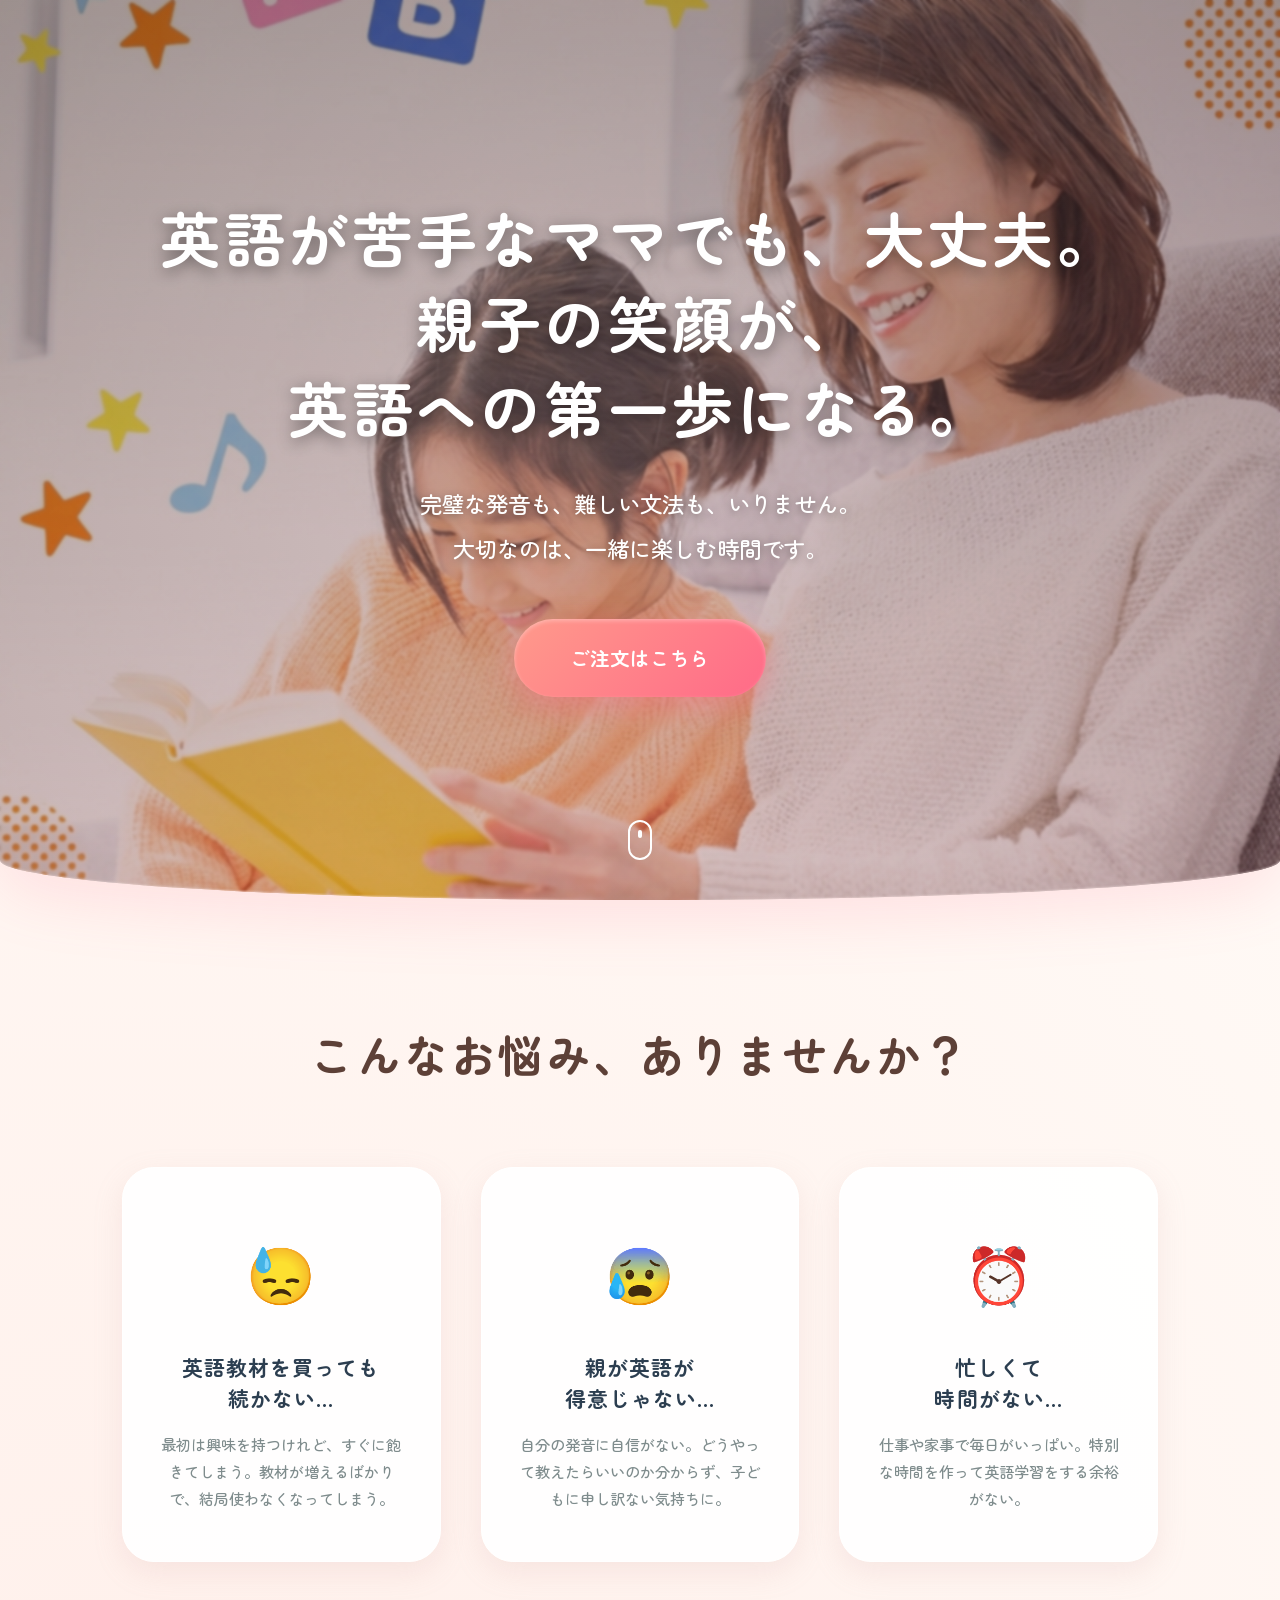
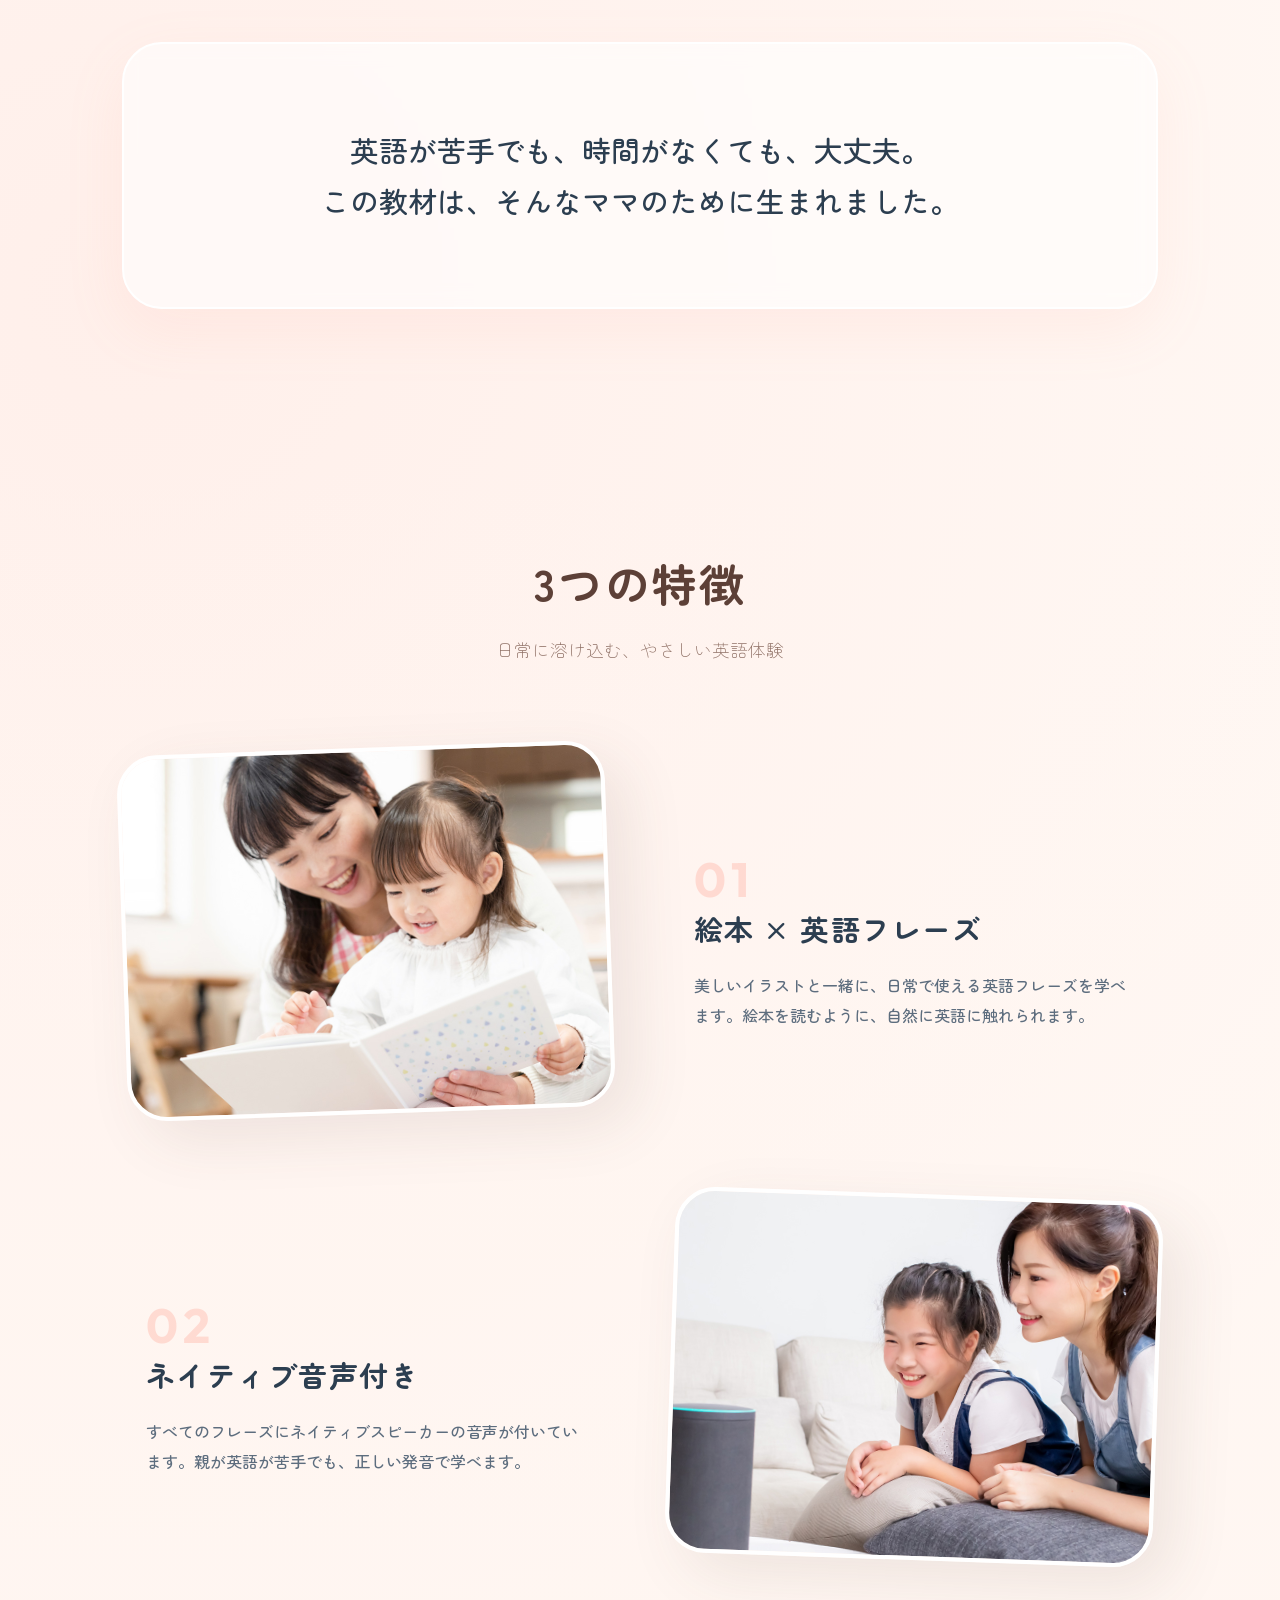
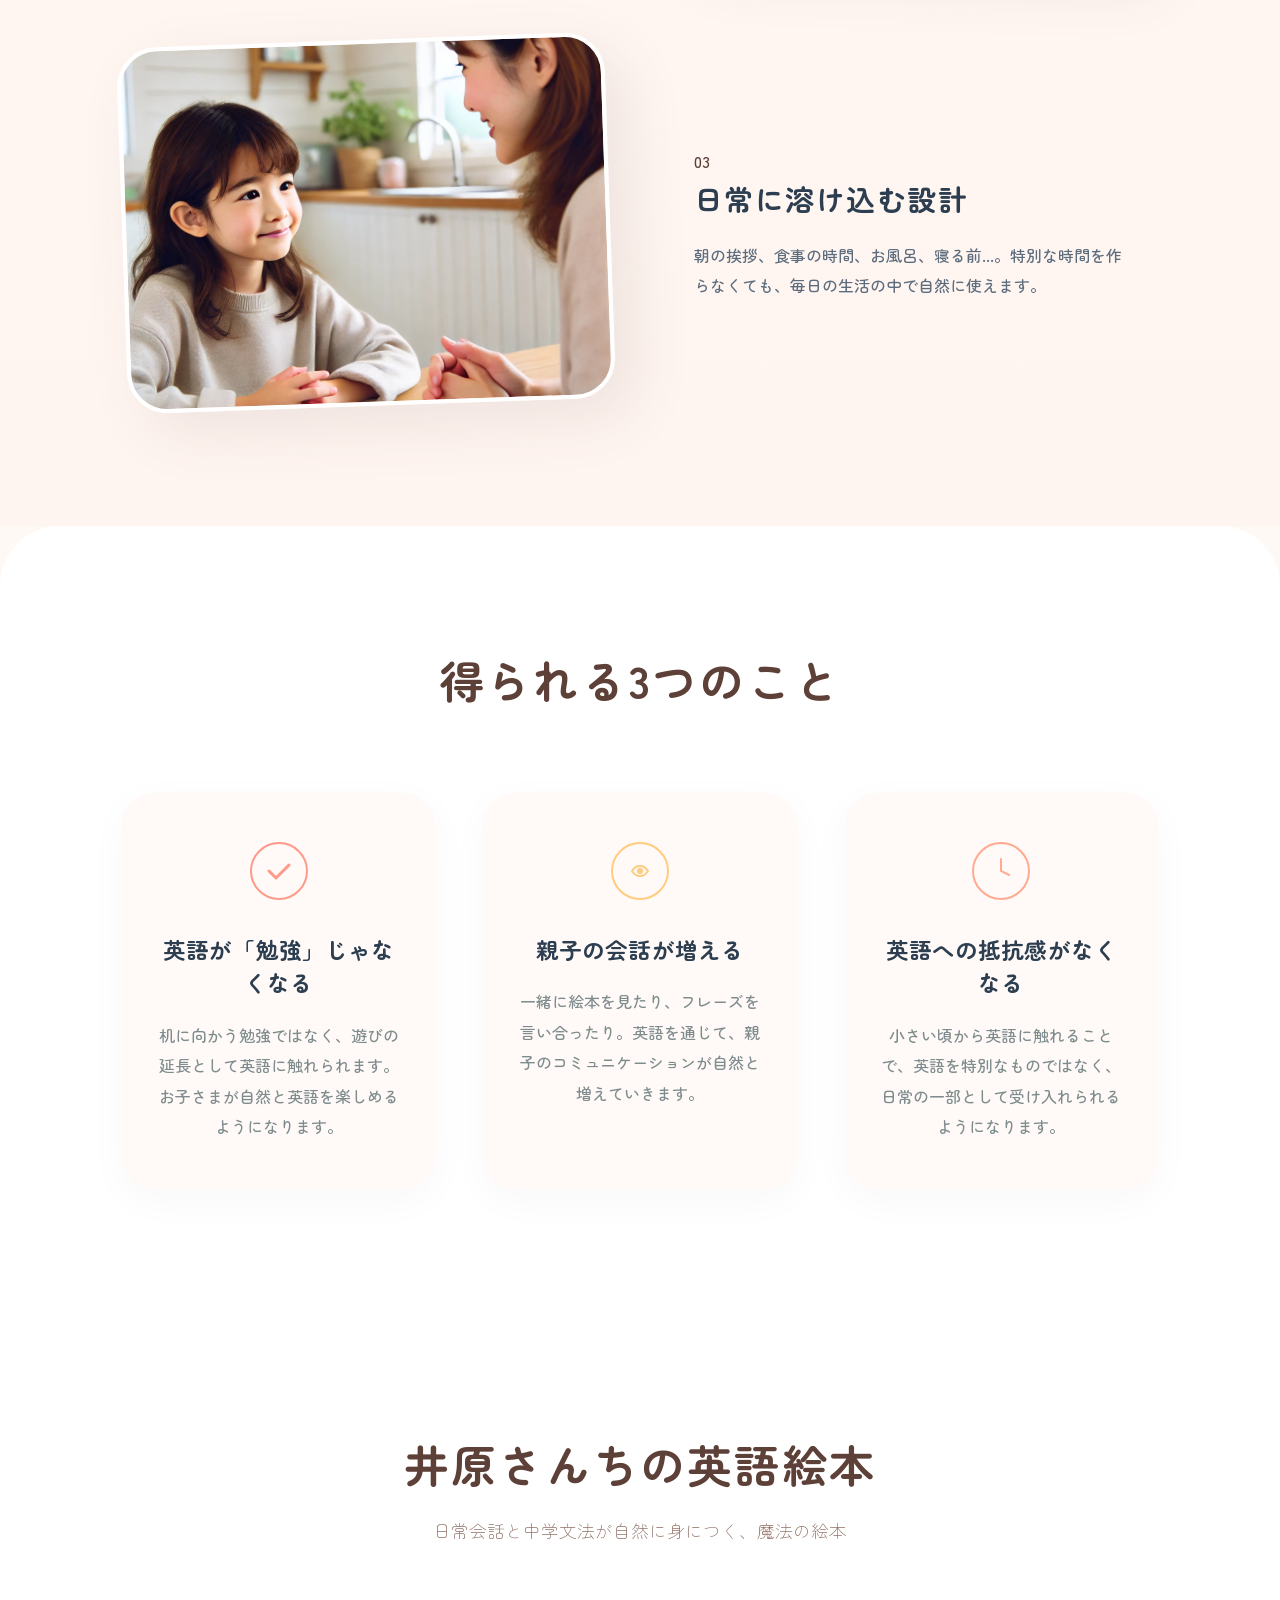
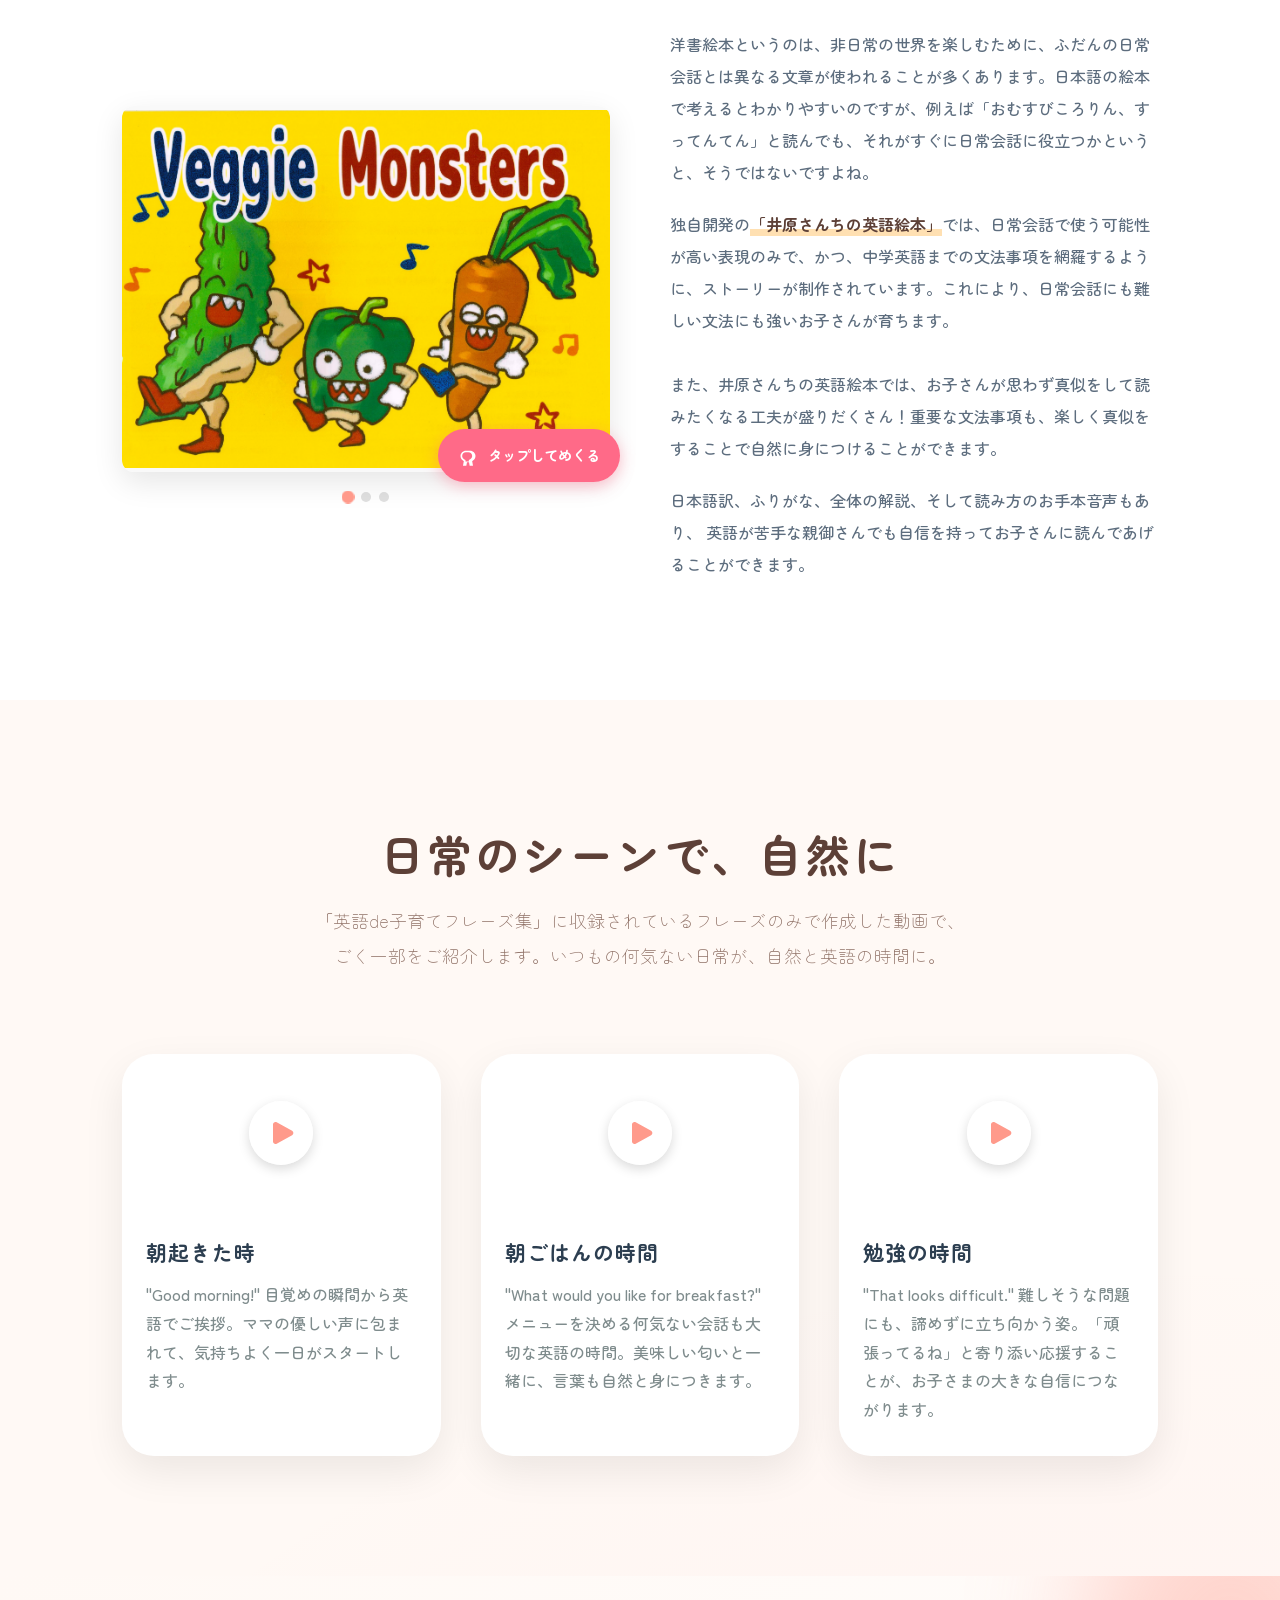
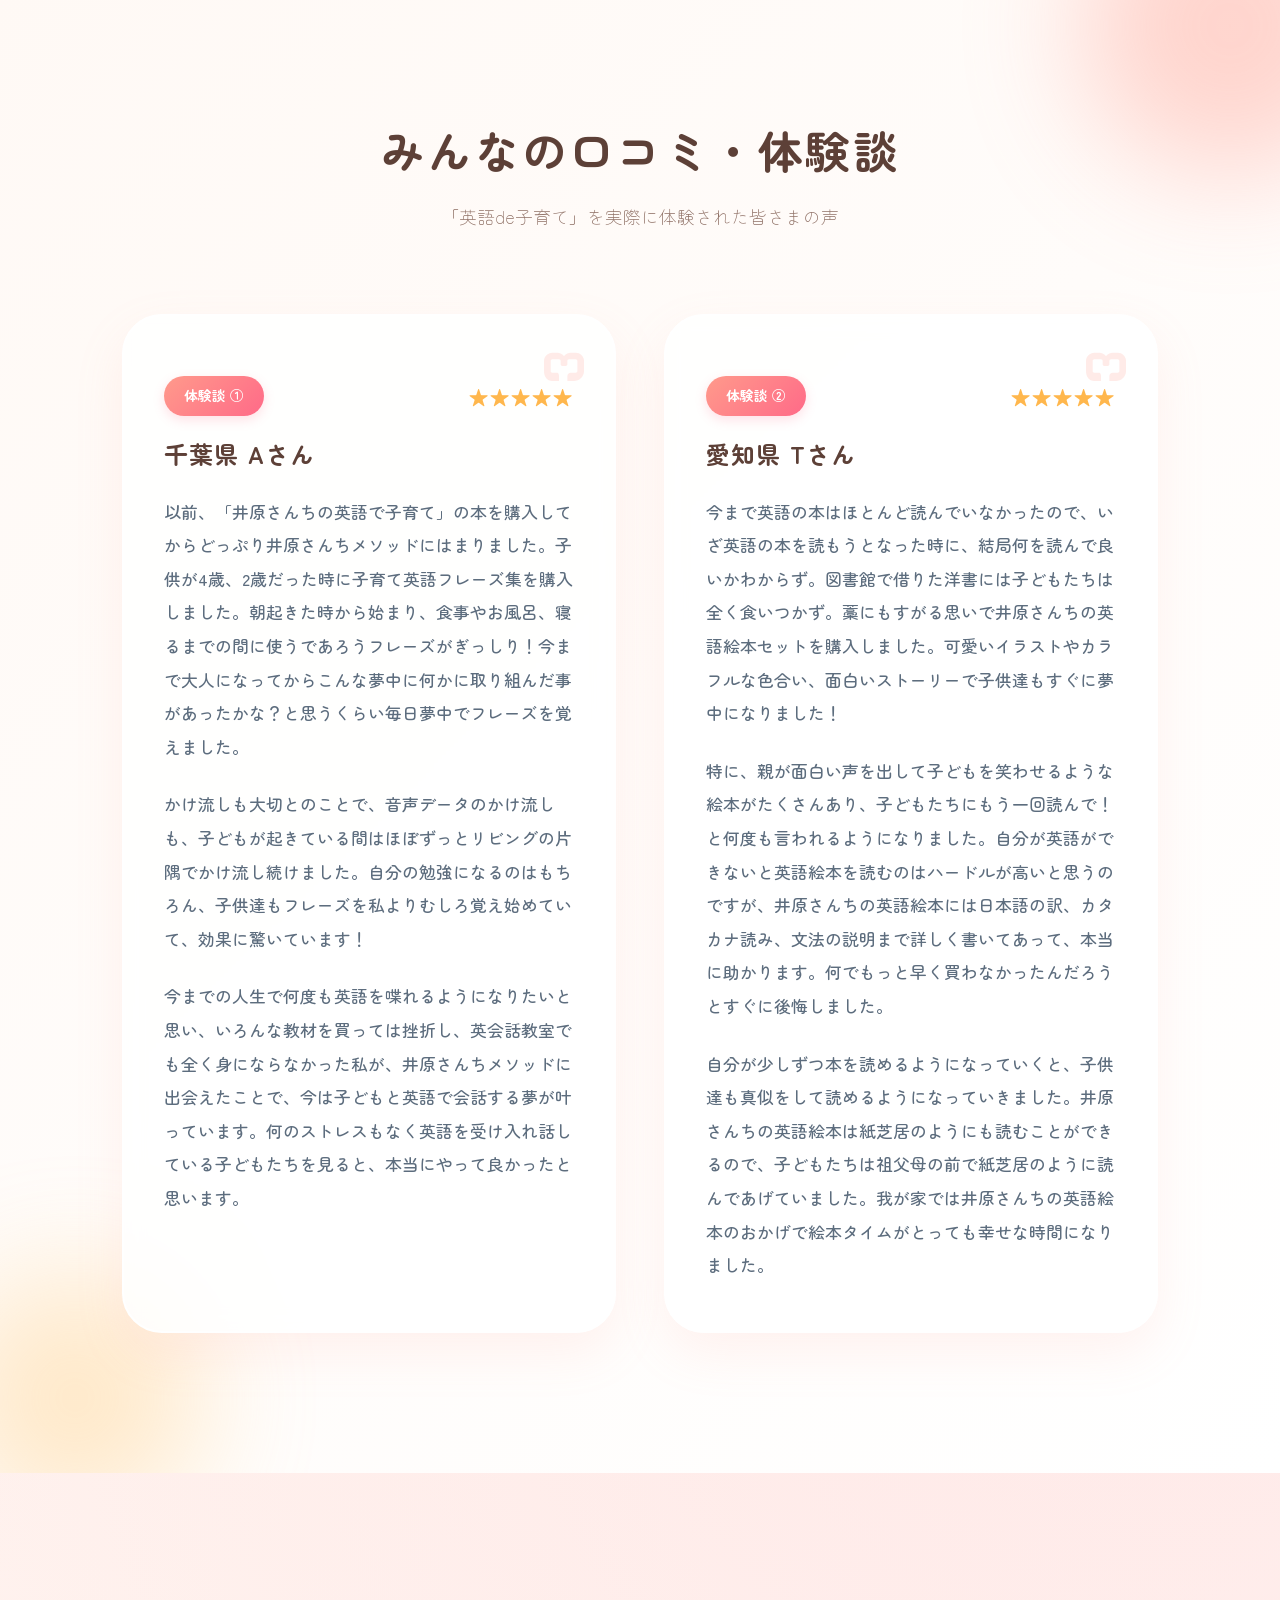
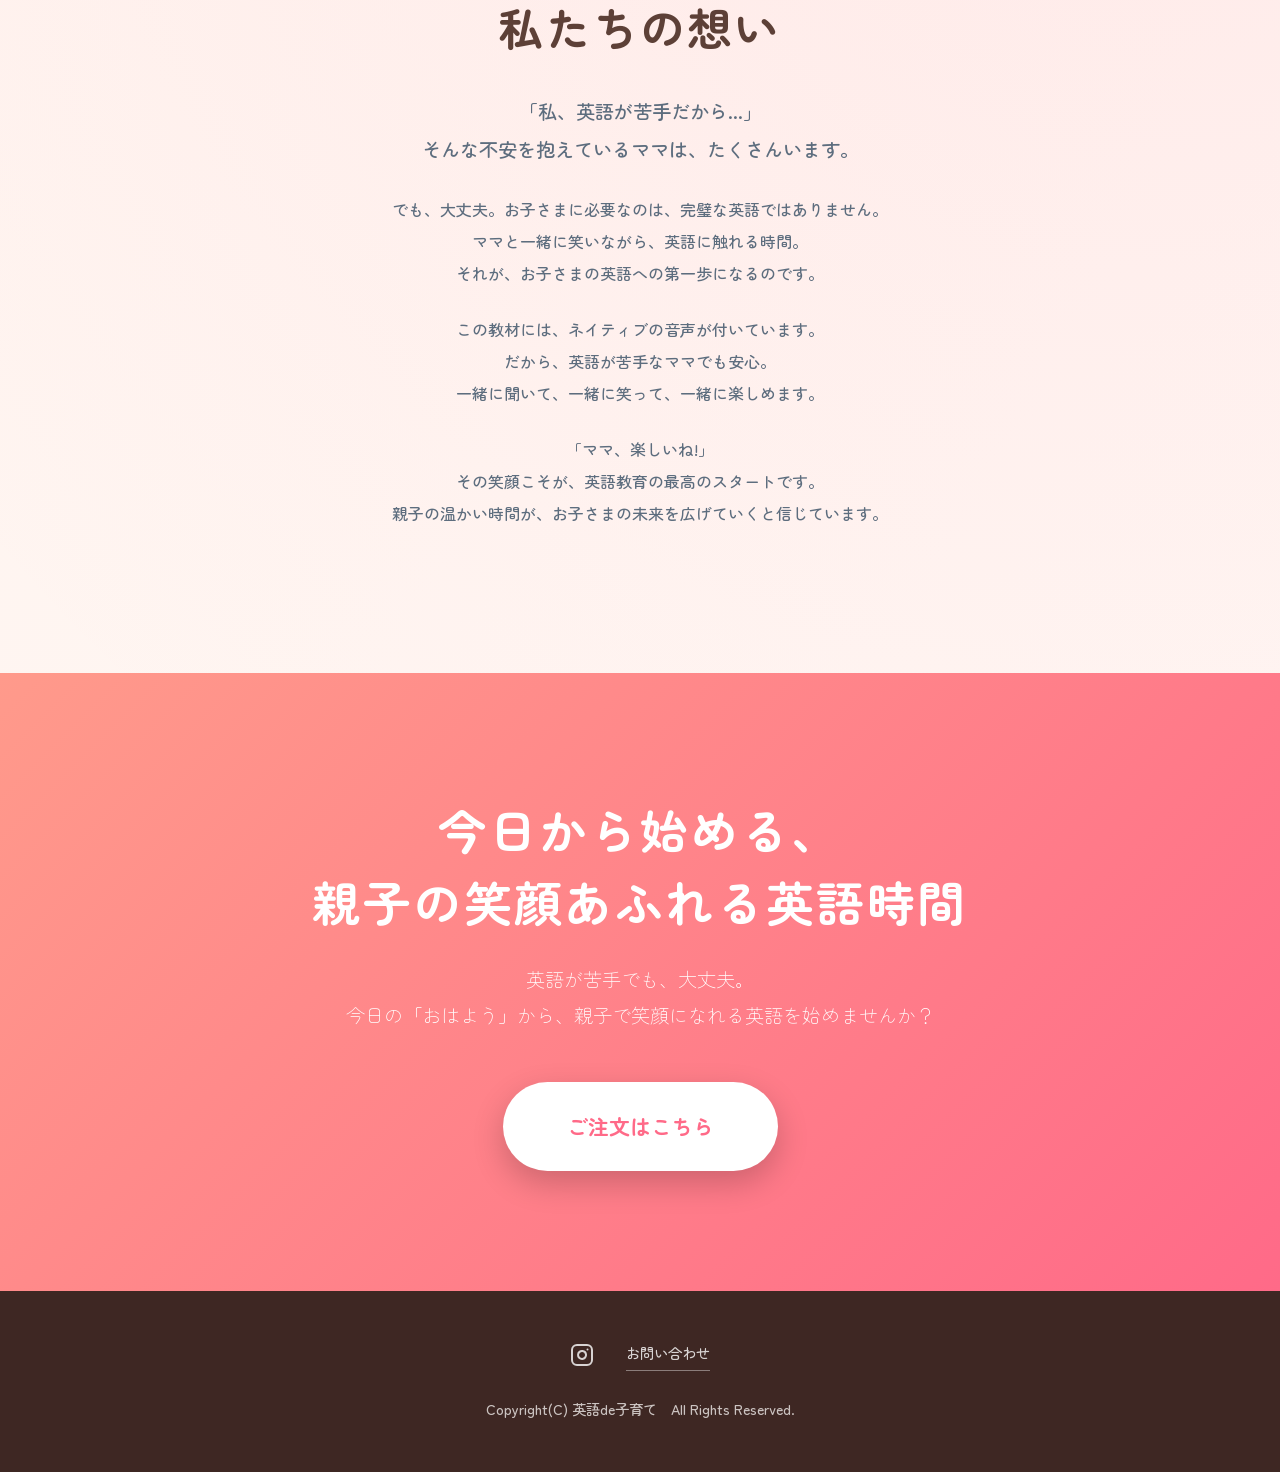
==== index.html @ a021d405 "Add files via upload" ====
﻿<!DOCTYPE html>
<html lang="ja">

<head>
    <meta charset="UTF-8">
    <meta name="viewport" content="width=device-width, initial-scale=1.0">
    <meta name="description" content="親子で楽しく英語に触れる。日常に溶け込む英語教材で、お子さまの英語への第一歩をサポートします。">
    <title>親子で楽しむ英語教材 | 日常に溶け込む、やさしい英語体験</title>

    <!-- Google Fonts -->
    <link rel="preconnect" href="https://fonts.googleapis.com">
    <link rel="preconnect" href="https://fonts.gstatic.com" crossorigin>
    <link
        href="https://fonts.googleapis.com/css2?family=Outfit:wght@400;600&family=Zen+Maru+Gothic:wght@400;500;700&display=swap"
        rel="stylesheet">

    <!-- Stylesheet -->
    <link rel="stylesheet" href="style.css">
</head>

<body>

    <!-- Hero Section -->
    <section id="hero" class="hero-section">
        <div class="hero-overlay"></div>
        <div class="hero-content">
            <h1 class="hero-title fade-in">
                <span style="display: inline-block; white-space: nowrap;">英語が苦手なママでも、</span><span
                    style="display: inline-block; white-space: nowrap;">大丈夫。</span><br class="pc-br">
                <span style="display: inline-block; white-space: nowrap;">親子の笑顔が、</span><span
                    style="display: inline-block; white-space: nowrap;">英語への第一歩になる。</span>
            </h1>
            <p class="hero-subtitle fade-in-delay-1">
                <span style="display: inline-block; white-space: nowrap;">完璧な発音も、</span><span
                    style="display: inline-block; white-space: nowrap;">難しい文法も、いりません。</span><br class="pc-br">
                <span style="display: inline-block; white-space: nowrap;">大切なのは、</span><span
                    style="display: inline-block; white-space: nowrap;">一緒に楽しむ時間です。</span>
            </p>
            <a href="https://eigokosodate.base.ec/" class="cta-button fade-in-delay-2" target="_blank"
                rel="noopener noreferrer">ご注文はこちら</a>
        </div>
        <div class="scroll-indicator">
            <span></span>
        </div>
    </section>

    <!-- Empathy Section -->
    <section id="empathy" class="empathy-section">
        <div class="container">
            <div class="section-header">
                <h2 class="section-title">こんなお悩み、ありませんか？</h2>
            </div>
            <div class="empathy-grid">
                <div class="empathy-card">
                    <div class="empathy-icon">😓</div>
                    <h3>英語教材を買っても<br class="pc-br">続かない...</h3>
                    <p>最初は興味を持つけれど、すぐに飽きてしまう。教材が増えるばかりで、結局使わなくなってしまう。</p>
                </div>
                <div class="empathy-card">
                    <div class="empathy-icon">😰</div>
                    <h3>親が英語が<br class="pc-br">得意じゃない...</h3>
                    <p>自分の発音に自信がない。どうやって教えたらいいのか分からず、子どもに申し訳ない気持ちに。</p>
                </div>
                <div class="empathy-card">
                    <div class="empathy-icon">⏰</div>
                    <h3>忙しくて<br class="pc-br">時間がない...</h3>
                    <p>仕事や家事で毎日がいっぱい。特別な時間を作って英語学習をする余裕がない。</p>
                </div>
            </div>
            <div class="empathy-message">
                <p>英語が苦手でも、時間がなくても、大丈夫。<br>この教材は、そんなママのために生まれました。</p>
            </div>
        </div>
    </section>

    <!-- Features Section -->
    <section id="features" class="features-section">
        <div class="container">
            <div class="section-header">
                <h2 class="section-title">3つの特徴</h2>
                <p class="section-subtitle">日常に溶け込む、やさしい英語体験</p>
            </div>
            <div class="features-content">
                <div class="feature-item">
                    <div class="feature-image">
                        <img src="sec04_img1.jpg" alt="絵本を読む親子">
                    </div>
                    <div class="feature-text">
                        <div class="feature-number">01</div>
                        <h3>絵本 × 英語フレーズ</h3>
                        <p>美しいイラストと一緒に、日常で使える英語フレーズを学べます。絵本を読むように、自然に英語に触れられます。</p>
                    </div>
                </div>
                <div class="feature-item reverse">
                    <div class="feature-image">
                        <img src="sec04_img2.jpg" alt="音声を聞く子ども">
                    </div>
                    <div class="feature-text">
                        <div class="feature-number">02</div>
                        <h3>ネイティブ音声付き</h3>
                        <p>すべてのフレーズにネイティブスピーカーの音声が付いています。親が英語が苦手でも、正しい発音で学べます。</p>
                    </div>
                </div>
                <div class="feature-item">
                    <div class="feature-image">
                        <img src="DALL·E 2025-02-02 09.30.45 - A mother and child sitting at a table, facing each other. The child looks a bit unsure while trying to say something in English. The mother is encoura.webp"
                            alt="家族の時間">
                    </div>
                    <div class="feature-text">
                        <div class="number">03</div>
                        <h3>日常に溶け込む設計</h3>
                        <p>朝の挨拶、食事の時間、お風呂、寝る前...。特別な時間を作らなくても、毎日の生活の中で自然に使えます。</p>
                    </div>
                </div>
            </div>
        </div>
    </section>

    <!-- Benefits Section -->
    <section id="benefits" class="benefits-section">
        <div class="container">
            <div class="section-header">
                <h2 class="section-title">得られる3つのこと</h2>
            </div>
            <div class="benefits-grid">
                <div class="benefit-card">
                    <div class="benefit-icon">
                        <svg width="60" height="60" viewBox="0 0 60 60" fill="none" xmlns="http://www.w3.org/2000/svg">
                            <circle cx="30" cy="30" r="28" stroke="#FF9A8B" stroke-width="2" />
                            <path d="M20 30L27 37L40 24" stroke="#FF9A8B" stroke-width="3" stroke-linecap="round"
                                stroke-linejoin="round" />
                        </svg>
                    </div>
                    <h3>英語が「勉強」じゃなくなる</h3>
                    <p>机に向かう勉強ではなく、遊びの延長として英語に触れられます。お子さまが自然と英語を楽しめるようになります。</p>
                </div>
                <div class="benefit-card">
                    <div class="benefit-icon">
                        <svg width="60" height="60" viewBox="0 0 60 60" fill="none" xmlns="http://www.w3.org/2000/svg">
                            <circle cx="30" cy="30" r="28" stroke="#FFCC80" stroke-width="2" />
                            <path d="M22 30C22 30 25 25 30 25C35 25 38 30 38 30C38 30 35 35 30 35C25 35 22 30 22 30Z"
                                stroke="#FFCC80" stroke-width="2" />
                            <circle cx="30" cy="30" r="3" fill="#FFCC80" />
                        </svg>
                    </div>
                    <h3>親子の会話が増える</h3>
                    <p>一緒に絵本を見たり、フレーズを言い合ったり。英語を通じて、親子のコミュニケーションが自然と増えていきます。</p>
                </div>
                <div class="benefit-card">
                    <div class="benefit-icon">
                        <svg width="60" height="60" viewBox="0 0 60 60" fill="none" xmlns="http://www.w3.org/2000/svg">
                            <circle cx="30" cy="30" r="28" stroke="#FFAB91" stroke-width="2" />
                            <path d="M30 18V30L38 34" stroke="#FFAB91" stroke-width="2" stroke-linecap="round" />
                        </svg>
                    </div>
                    <h3>英語への抵抗感がなくなる</h3>
                    <p>小さい頃から英語に触れることで、英語を特別なものではなく、日常の一部として受け入れられるようになります。</p>
                </div>
            </div>
        </div>
    </section>

    <!-- Picture Book Section -->
    <section id="picture-book" class="picture-book-section">
        <div class="container">
            <div class="section-header">
                <h2 class="section-title">井原さんちの英語絵本</h2>
                <p class="section-subtitle">日常会話と中学文法が自然に身につく、魔法の絵本</p>
            </div>
            <div class="picture-book-content">
                <div class="book-container-wrapper">
                    <div class="book-container" id="book-flipper">
                        <div class="book-page active" data-page="1">
                            <img src="veggier-monster1.jpeg" alt="Veggier Monster Page 1">
                        </div>
                        <div class="book-page" data-page="2">
                            <img src="veggier-monster2.jpeg" alt="Veggier Monster Page 2">
                        </div>
                        <div class="book-page" data-page="3">
                            <img src="veggier-monster3.jpeg" alt="Veggier Monster Page 3">
                        </div>
                        <div class="click-hint">
                            <div class="hint-icon">
                                <svg xmlns="http://www.w3.org/2000/svg" viewBox="0 0 24 24" fill="currentColor">
                                    <path
                                        d="M14.5 2c3.59 0 6.5 2.91 6.5 6.5 0 2.59-1.51 4.83-3.71 5.9l-.29.1 1 5.5H14l-.8-4H10.8l-.8 4H6l1-5.5-.29-.1C4.51 13.33 3 11.09 3 8.5 3 4.91 5.91 2 9.5 2h5zM9.5 4C7.01 4 5 6.01 5 8.5c0 1.83 1.1 3.4 2.72 4.09l1.28.54V15h4v-1.87l1.28-.54C15.9 11.9 17 10.33 17 8.5 17 6.01 14.99 4 12.5 4h-3z" />
                                </svg>
                            </div>
                            <span>タップしてめくる</span>
                        </div>
                    </div>
                    <div class="book-pagination">
                        <span class="dot active"></span>
                        <span class="dot"></span>
                        <span class="dot"></span>
                    </div>
                </div>
                <div class="picture-book-text">
                    <div class="text-block">
                        <p>洋書絵本というのは、非日常の世界を楽しむために、ふだんの日常会話とは異なる文章が使われることが多くあります。日本語の絵本で考えるとわかりやすいのですが、例えば「おむすびころりん、すってんてん」と読んでも、それがすぐに日常会話に役立つかというと、そうではないですよね。
                        </p>
                        <p>独自開発の<strong>「井原さんちの英語絵本」</strong>では、日常会話で使う可能性が高い表現のみで、かつ、中学英語までの文法事項を網羅するように、ストーリーが制作されています。これにより、日常会話にも難しい文法にも強いお子さんが育ちます。
                        </p>
                    </div>
                    <div class="text-block">
                        <p>また、井原さんちの英語絵本では、お子さんが思わず真似をして読みたくなる工夫が盛りだくさん！重要な文法事項も、楽しく真似をすることで自然に身につけることができます。</p>
                        <p>日本語訳、ふりがな、全体の解説、そして読み方のお手本音声もあり、 英語が苦手な親御さんでも自信を持ってお子さんに読んであげることができます。</p>
                    </div>
                </div>
            </div>
        </div>
    </section>
    <!-- Lifestyle Section -->
    <section id="lifestyle" class="lifestyle-section">
        <div class="container">
            <div class="section-header">
                <h2 class="section-title">日常のシーンで、自然に</h2>
                <p class="section-subtitle">
                    「英語de子育てフレーズ集」に収録されているフレーズのみで作成した動画で、<br class="pc-br">
                    ごく一部をご紹介します。いつもの何気ない日常が、自然と英語の時間に。
                </p>
            </div>
            <div class="lifestyle-grid">
                <div class="lifestyle-card">
                    <div class="lifestyle-image video-container">
                        <video src="（LP用）朝おきたとき.mp4" playsinline style="cursor: pointer;"></video>
                        <div class="video-play-icon">
                            <svg xmlns="http://www.w3.org/2000/svg" viewBox="0 0 24 24" fill="currentColor">
                                <path fill-rule="evenodd"
                                    d="M4.5 5.653c0-1.426 1.529-2.33 2.779-1.643l11.54 6.348c1.295.712 1.295 2.573 0 3.285L7.28 19.991c-1.25.687-2.779-.217-2.779-1.643V5.653z"
                                    clip-rule="evenodd" />
                            </svg>
                        </div>
                    </div>
                    <h3>朝起きた時</h3>
                    <p>"Good morning!" 目覚めの瞬間から英語でご挨拶。ママの優しい声に包まれて、気持ちよく一日がスタートします。</p>
                </div>
                <div class="lifestyle-card">
                    <div class="lifestyle-image video-container">
                        <video src="（LP用）朝ごはん何がいい (1).mp4" playsinline style="cursor: pointer;"></video>
                        <div class="video-play-icon">
                            <svg xmlns="http://www.w3.org/2000/svg" viewBox="0 0 24 24" fill="currentColor">
                                <path fill-rule="evenodd"
                                    d="M4.5 5.653c0-1.426 1.529-2.33 2.779-1.643l11.54 6.348c1.295.712 1.295 2.573 0 3.285L7.28 19.991c-1.25.687-2.779-.217-2.779-1.643V5.653z"
                                    clip-rule="evenodd" />
                            </svg>
                        </div>
                    </div>
                    <h3>朝ごはんの時間</h3>
                    <p>"What would you like for breakfast?" メニューを決める何気ない会話も大切な英語の時間。美味しい匂いと一緒に、言葉も自然と身につきます。</p>
                </div>
                <div class="lifestyle-card">
                    <div class="lifestyle-image video-container">
                        <video src="（LP用）勉強.mp4" playsinline style="cursor: pointer;"></video>
                        <div class="video-play-icon">
                            <svg xmlns="http://www.w3.org/2000/svg" viewBox="0 0 24 24" fill="currentColor">
                                <path fill-rule="evenodd"
                                    d="M4.5 5.653c0-1.426 1.529-2.33 2.779-1.643l11.54 6.348c1.295.712 1.295 2.573 0 3.285L7.28 19.991c-1.25.687-2.779-.217-2.779-1.643V5.653z"
                                    clip-rule="evenodd" />
                            </svg>
                        </div>
                    </div>
                    <h3>勉強の時間</h3>
                    <p>"That looks difficult." 難しそうな問題にも、諦めずに立ち向かう姿。「頑張ってるね」と寄り添い応援することが、お子さまの大きな自信につながります。</p>
                </div>
            </div>
        </div>
    </section>

    <!-- Testimonials Section -->
    <section id="testimonials" class="testimonials-section">
        <div class="testimonials-decoration deco-1"></div>
        <div class="testimonials-decoration deco-2"></div>
        <div class="container">
            <div class="section-header">
                <h2 class="section-title">みんなの口コミ・体験談</h2>
                <p class="section-subtitle">「英語de子育て」を実際に体験された皆さまの声</p>
            </div>
            <div class="testimonials-grid">
                <div class="testimonial-card scroll-fade-in">
                    <div class="quote-icon">
                        <svg viewBox="0 0 24 24" fill="currentColor">
                            <path
                                d="M14.017 21L14.017 18C14.017 16.8954 14.9124 16 16.017 16H19.017C19.5693 16 20.017 15.5523 20.017 15V9C20.017 8.44772 19.5693 8 19.017 8H15.017C14.4647 8 14.017 8.44772 14.017 9V11C14.017 11.5523 13.5693 12 13.017 12H12.017C11.4647 12 11.017 11.5523 11.017 11V9C11.017 6.23858 13.2556 4 16.017 4H19.017C21.7784 4 24.017 6.23858 24.017 9V15C24.017 18.3137 21.3307 21 18.017 21H14.017ZM0 15V9C0 6.23858 2.23858 4 5 4H8C10.7614 4 13 6.23858 13 9V11C13 11.5523 12.5523 12 12 12H11C10.4477 12 10 11.5523 10 11V9C10 8.44772 9.55228 8 9 8H5C4.44772 8 4 8.44772 4 9V15C4 15.5523 4.44772 16 5 16H8C8.55228 16 9 16.8954 9 18V21H5C1.68629 21 0 18.3137 0 15Z" />
                        </svg>
                    </div>
                    <div class="testimonial-user">
                        <div class="user-info-row">
                            <span class="user-badge">体験談 ①</span>
                            <div class="star-rating">
                                <span>★</span><span>★</span><span>★</span><span>★</span><span>★</span>
                            </div>
                        </div>
                        <h3 class="user-name">千葉県 Aさん</h3>
                    </div>
                    <div class="testimonial-content">
                        <p>以前、「井原さんちの英語で子育て」の本を購入してからどっぷり井原さんちメソッドにはまりました。子供が4歳、2歳だった時に子育て英語フレーズ集を購入しました。朝起きた時から始まり、食事やお風呂、寝るまでの間に使うであろうフレーズがぎっしり！今まで大人になってからこんな夢中に何かに取り組んだ事があったかな？と思うくらい毎日夢中でフレーズを覚えました。
                        </p>
                        <p>かけ流しも大切とのことで、音声データのかけ流しも、子どもが起きている間はほぼずっとリビングの片隅でかけ流し続けました。自分の勉強になるのはもちろん、子供達もフレーズを私よりむしろ覚え始めていて、効果に驚いています！
                        </p>
                        <p>今までの人生で何度も英語を喋れるようになりたいと思い、いろんな教材を買っては挫折し、英会話教室でも全く身にならなかった私が、井原さんちメソッドに出会えたことで、今は子どもと英語で会話する夢が叶っています。何のストレスもなく英語を受け入れ話している子どもたちを見ると、本当にやって良かったと思います。
                        </p>
                    </div>
                </div>
                <div class="testimonial-card scroll-fade-in">
                    <div class="quote-icon">
                        <svg viewBox="0 0 24 24" fill="currentColor">
                            <path
                                d="M14.017 21L14.017 18C14.017 16.8954 14.9124 16 16.017 16H19.017C19.5693 16 20.017 15.5523 20.017 15V9C20.017 8.44772 19.5693 8 19.017 8H15.017C14.4647 8 14.017 8.44772 14.017 9V11C14.017 11.5523 13.5693 12 13.017 12H12.017C11.4647 12 11.017 11.5523 11.017 11V9C11.017 6.23858 13.2556 4 16.017 4H19.017C21.7784 4 24.017 6.23858 24.017 9V15C24.017 18.3137 21.3307 21 18.017 21H14.017ZM0 15V9C0 6.23858 2.23858 4 5 4H8C10.7614 4 13 6.23858 13 9V11C13 11.5523 12.5523 12 12 12H11C10.4477 12 10 11.5523 10 11V9C10 8.44772 9.55228 8 9 8H5C4.44772 8 4 8.44772 4 9V15C4 15.5523 4.44772 16 5 16H8C8.55228 16 9 16.8954 9 18V21H5C1.68629 21 0 18.3137 0 15Z" />
                        </svg>
                    </div>
                    <div class="testimonial-user">
                        <div class="user-info-row">
                            <span class="user-badge">体験談 ②</span>
                            <div class="star-rating">
                                <span>★</span><span>★</span><span>★</span><span>★</span><span>★</span>
                            </div>
                        </div>
                        <h3 class="user-name">愛知県 Tさん</h3>
                    </div>
                    <div class="testimonial-content">
                        <p>今まで英語の本はほとんど読んでいなかったので、いざ英語の本を読もうとなった時に、結局何を読んで良いかわからず。図書館で借りた洋書には子どもたちは全く食いつかず。藁にもすがる思いで井原さんちの英語絵本セットを購入しました。可愛いイラストやカラフルな色合い、面白いストーリーで子供達もすぐに夢中になりました！
                        </p>
                        <p>特に、親が面白い声を出して子どもを笑わせるような絵本がたくさんあり、子どもたちにもう一回読んで！と何度も言われるようになりました。自分が英語ができないと英語絵本を読むのはハードルが高いと思うのですが、井原さんちの英語絵本には日本語の訳、カタカナ読み、文法の説明まで詳しく書いてあって、本当に助かります。何でもっと早く買わなかったんだろうとすぐに後悔しました。
                        </p>
                        <p>自分が少しずつ本を読めるようになっていくと、子供達も真似をして読めるようになっていきました。井原さんちの英語絵本は紙芝居のようにも読むことができるので、子どもたちは祖父母の前で紙芝居のように読んであげていました。我が家では井原さんちの英語絵本のおかげで絵本タイムがとっても幸せな時間になりました。
                        </p>
                    </div>
                </div>
            </div>
        </div>
    </section>

    <!-- Message Section -->
    <section id="message" class="message-section">
        <div class="container">
            <div class="message-content">
                <div class="message-text">
                    <h2>私たちの想い</h2>
                    <p class="message-intro">
                        「私、英語が苦手だから...」<br class="pc-br">
                        そんな不安を抱えているママは、たくさんいます。
                    </p>
                    <p>
                        でも、大丈夫。お子さまに必要なのは、完璧な英語ではありません。<br class="pc-br">
                        ママと一緒に笑いながら、英語に触れる時間。<br class="pc-br">
                        それが、お子さまの英語への第一歩になるのです。
                    </p>
                    <p>
                        この教材には、ネイティブの音声が付いています。<br>
                        だから、英語が苦手なママでも安心。<br>
                        一緒に聞いて、一緒に笑って、一緒に楽しめます。
                    </p>
                    <p>
                        「ママ、楽しいね!」<br>
                        その笑顔こそが、英語教育の最高のスタートです。<br>
                        親子の温かい時間が、お子さまの未来を広げていくと信じています。
                    </p>
                </div>
            </div>
        </div>
    </section>

    <!-- CTA Section -->
    <section id="cta" class="cta-section">
        <div class="container">
            <div class="cta-content">
                <h2>今日から始める、<br class="pc-br">親子の笑顔あふれる英語時間</h2>
                <p>英語が苦手でも、大丈夫。<br class="pc-br">今日の「おはよう」から、親子で笑顔になれる英語を始めませんか？</p>
                <a href="https://eigokosodate.base.ec/" class="cta-button-large" target="_blank"
                    rel="noopener noreferrer">ご注文はこちら</a>
            </div>
        </div>
    </section>

    <!-- Footer -->
    <footer class="footer">
        <div class="container">
            <div style="margin-bottom: 24px; display: flex; justify-content: center; align-items: center; gap: 32px;">
                <a href="https://www.instagram.com/eigodekosodatesale/" target="_blank" rel="noopener noreferrer"
                    style="color: rgba(255,255,255,0.8); transition: all 0.3s; display: flex;" aria-label="Instagram">
                    <svg xmlns="http://www.w3.org/2000/svg" width="24" height="24" viewBox="0 0 24 24" fill="none"
                        stroke="currentColor" stroke-width="2" stroke-linecap="round" stroke-linejoin="round"
                        class="feather feather-instagram">
                        <rect x="2" y="2" width="20" height="20" rx="5" ry="5"></rect>
                        <path d="M16 11.37A4 4 0 1 1 12.63 8 4 4 0 0 1 16 11.37z"></path>
                        <line x1="17.5" y1="6.5" x2="17.51" y2="6.5"></line>
                    </svg>
                </a>
                <a href="contact.html"
                    style="color: rgba(255,255,255,0.8); font-size: 0.9rem; text-decoration: none; border-bottom: 1px solid rgba(255,255,255,0.4); padding-bottom: 2px; transition: all 0.3s;">
                    お問い合わせ
                </a>
            </div>
            <p>Copyright(C) 英語de子育て　All Rights Reserved.</p>
        </div>
    </footer>

    <!-- JavaScript -->
    <script src="script.js"></script>
</body>

</html>
---- style.css ----
﻿/* ========================================
   Reset & Base Styles
======================================== */

* {
    margin: 0;
    padding: 0;
    box-sizing: border-box;
}

html {
    scroll-behavior: smooth;
}

body {
    font-family: 'Zen Maru Gothic', sans-serif;
    font-weight: 500;
    line-height: 2;
    color: #5D4037;
    background-color: #FFF9F5;
    background-image:
        radial-gradient(circle at 10% 20%, rgba(255, 154, 139, 0.1) 0%, transparent 20%),
        radial-gradient(circle at 90% 80%, rgba(255, 106, 136, 0.1) 0%, transparent 20%);
    overflow-x: hidden;
}

img,
video {
    max-width: 100%;
    height: auto;
    display: block;
}

a {
    text-decoration: none;
    display: block;
}

/* Instagram Icon Hover */
.footer a svg:hover {
    transform: scale(1.1);
    color: #fff;
}

/* ========================================
   Typography
======================================== */

h1,
h2,
h3 {
    font-weight: 700;
    line-height: 1.5;
    letter-spacing: 0.05em;
}

h1 {
    font-size: clamp(2.2rem, 5vw, 4rem);
}

h2 {
    font-size: clamp(1.8rem, 4vw, 2.8rem);
}

h3 {
    font-size: clamp(1.4rem, 3vw, 2rem);
}

/* ========================================
   Container
======================================== */

.container {
    max-width: 1100px;
    margin: 0 auto;
    padding: 0 32px;
}

/* ========================================
   Section Headers
======================================== */

.section-header {
    text-align: center;
    margin-bottom: 60px;
}

.section-title {
    margin-bottom: 16px;
    color: #5D4037;
}

.section-subtitle {
    font-size: 1.1rem;
    color: #8D6E63;
    font-weight: 300;
}

/* ========================================
   Hero Section
======================================== */

.hero-section {
    position: relative;
    height: 100vh;
    min-height: 700px;
    display: flex;
    align-items: center;
    justify-content: center;
    background: linear-gradient(135deg, rgba(255, 154, 139, 0.2) 0%, rgba(255, 106, 136, 0.2) 100%),
        url('hero_clean.png') center/cover no-repeat;
    color: #fff;
    overflow: hidden;
    border-bottom-left-radius: 50% 40px;
    border-bottom-right-radius: 50% 40px;
    box-shadow: 0 20px 60px rgba(255, 106, 136, 0.15);
}

.hero-section::before {
    content: '';
    position: absolute;
    top: 0;
    left: 0;
    right: 0;
    bottom: 0;
    background: linear-gradient(to bottom, rgba(0, 0, 0, 0.3), rgba(0, 0, 0, 0.1));
    z-index: 1;
}

.hero-overlay {
    position: absolute;
    inset: 0;
    background: radial-gradient(circle at center, rgba(255, 255, 255, 0.1) 0%, rgba(0, 0, 0, 0.1) 100%);
    backdrop-filter: blur(1px);
    z-index: 1;
}

.hero-content {
    position: relative;
    z-index: 2;
    text-align: center;
    padding: 0;
    max-width: 1000px;
}

.hero-title {
    font-size: clamp(2rem, 5vw, 3.8rem);
    font-weight: 700;
    margin-bottom: 32px;
    color: #fff;
    text-shadow: 0 4px 15px rgba(0, 0, 0, 0.4);
    line-height: 1.4;
}

/* PC-only line break utility - redefined here to be safe */
.pc-br {
    display: block;
}

.hero-subtitle {
    font-size: clamp(1.1rem, 2.5vw, 1.4rem);
    margin-bottom: 48px;
    font-weight: 500;
    color: #fff;
    text-shadow: 0 2px 10px rgba(0, 0, 0, 0.4);
}

.cta-button {
    display: inline-block;
    padding: 20px 56px;
    background: linear-gradient(135deg, #FF9A8B 0%, #FF6A88 100%);
    color: #fff;
    font-size: 1.2rem;
    font-weight: 700;
    border-radius: 100px;
    transition: all 0.4s cubic-bezier(0.34, 1.56, 0.64, 1);
    box-shadow: 0 10px 30px rgba(255, 106, 136, 0.4), inset 0 2px 4px rgba(255, 255, 255, 0.3);
    letter-spacing: 0.05em;
    position: relative;
    overflow: hidden;
}

.cta-button::after {
    content: '';
    position: absolute;
    top: 0;
    left: 0;
    width: 100%;
    height: 100%;
    background: linear-gradient(to right, transparent, rgba(255, 255, 255, 0.4), transparent);
    transform: translateX(-100%);
    transition: 0.5s;
}

.cta-button:hover {
    transform: translateY(-6px) scale(1.02);
    box-shadow: 0 20px 40px rgba(255, 106, 136, 0.5);
}

.cta-button:hover::after {
    transform: translateX(100%);
}

.scroll-indicator {
    position: absolute;
    bottom: 40px;
    left: 50%;
    transform: translateX(-50%);
    z-index: 2;
}

.scroll-indicator span {
    display: block;
    width: 24px;
    height: 40px;
    border: 2px solid rgba(255, 255, 255, 0.8);
    border-radius: 20px;
    position: relative;
    border-color: #fff;
}

.scroll-indicator span::before {
    content: '';
    position: absolute;
    top: 8px;
    left: 50%;
    transform: translateX(-50%);
    width: 4px;
    height: 8px;
    background: rgba(255, 255, 255, 0.8);
    border-radius: 2px;
    animation: scroll-down 2s infinite;
    background: #fff;
}

@keyframes scroll-down {

    0%,
    100% {
        opacity: 0;
        transform: translateX(-50%) translateY(0);
    }

    50% {
        opacity: 1;
        transform: translateX(-50%) translateY(12px);
    }
}

/* ========================================
   Fade In Animations
======================================== */

.fade-in {
    opacity: 0;
    animation: fadeIn 1.2s ease-out forwards;
}

.fade-in-delay-1 {
    opacity: 0;
    animation: fadeIn 1.2s ease-out 0.3s forwards;
}

.fade-in-delay-2 {
    opacity: 0;
    animation: fadeIn 1.2s ease-out 0.6s forwards;
}

@keyframes fadeIn {
    to {
        opacity: 1;
    }
}

/* ========================================
   Section Common
======================================== */
.section-header {
    text-align: center;
    margin-bottom: 80px;
}

.section-title {
    margin-bottom: 16px;
    color: #5D4037;
}

.section-title h2 {
    color: #5D4037;
    position: relative;
    display: inline-block;
}

.section-title h2::after {
    content: '';
    display: block;
    width: 60px;
    height: 4px;
    background: #FF9A8B;
    margin: 16px auto 0;
    border-radius: 2px;
}

.section-subtitle {
    font-size: 1.1rem;
    color: #8D6E63;
    font-weight: 300;
}

/* ========================================
   Empathy Section
======================================== */

.empathy-section {
    padding: 120px 0;
    background: transparent;
    position: relative;
    z-index: 10;
}

.empathy-grid {
    display: grid;
    grid-template-columns: repeat(auto-fit, minmax(280px, 1fr));
    gap: 40px;
    margin-bottom: 80px;
}

.empathy-card {
    text-align: center;
    padding: 40px 24px;
    background: #FFFFFF;
    border-radius: 16px;
    transition: all 0.4s ease;
    border: 1px solid rgba(255, 230, 230, 0.5);
    background: rgba(255, 255, 255, 0.9);
    border: 1px solid rgba(255, 255, 255, 1);
    box-shadow: 0 10px 30px rgba(200, 150, 150, 0.15);
    border-radius: 32px;
    padding: 48px 32px;
    transition: all 0.5s cubic-bezier(0.2, 0.8, 0.2, 1);
}

.empathy-card:hover {
    transform: translateY(-8px);
    box-shadow: 0 12px 32px rgba(0, 0, 0, 0.08);
    transform: translateY(-12px);
    box-shadow: 0 20px 50px rgba(255, 154, 139, 0.25);
}

.empathy-icon {
    font-size: 3rem;
    margin-bottom: 24px;
    font-size: 3.5rem;
    margin-bottom: 24px;
}

.empathy-card h3 {
    margin-bottom: 16px;
    color: #2C3E50;
    font-size: 1.3rem;
}

.empathy-card p {
    color: #7F8C8D;
    font-size: 0.95rem;
    line-height: 1.8;
}

.empathy-message {
    text-align: center;
    padding: 60px 24px;
    background: linear-gradient(135deg, rgba(255, 240, 230, 0.6) 0%, rgba(255, 230, 230, 0.6) 100%);
    border-radius: 24px;
    margin-top: 80px;
    padding: 80px 40px;
    background: rgba(255, 255, 255, 0.6);
    backdrop-filter: blur(10px);
    border-radius: 40px;
    border: 2px solid #FFF;
    box-shadow: 0 20px 60px rgba(255, 154, 139, 0.1);
}

.empathy-message p {
    font-size: clamp(1.3rem, 3vw, 1.8rem);
    font-weight: 500;
    color: #2C3E50;
    line-height: 1.8;
}

/* ========================================
   Features Section
======================================== */

.features-section {
    padding: 120px 0;
    background: linear-gradient(to bottom, #FFF 0%, #FFF9F5 100%);
    background: linear-gradient(180deg, rgba(255, 255, 255, 0) 0%, #FFF5F0 100%);
    position: relative;
}

.features-content {
    display: flex;
    flex-direction: column;
    gap: 80px;
}

.feature-item {
    display: grid;
    grid-template-columns: 1fr 1fr;
    gap: 60px;
    align-items: center;
}

.feature-item.reverse {
    direction: rtl;
}

.feature-item.reverse>* {
    direction: ltr;
}

.feature-image {
    border-radius: 24px;
    overflow: hidden;
    box-shadow: 0 16px 48px rgba(0, 0, 0, 0.12);
    aspect-ratio: 4 / 3;
    border-radius: 40px;
    box-shadow: 20px 20px 60px rgba(93, 64, 55, 0.1);
    transform: rotate(-2deg);
    transition: all 0.5s ease;
    border: 4px solid #fff;
}

.feature-image img {
    width: 100%;
    height: 100%;
    object-fit: cover;
    transition: transform 0.6s ease;
}

.feature-item.reverse .feature-image {
    transform: rotate(2deg);
}

.feature-item:hover .feature-image img {
    transform: scale(1.05);
}

.feature-item:hover .feature-image {
    transform: rotate(0) scale(1.02);
}

.feature-text {
    padding: 24px;
}

.feature-number {
    font-family: 'Outfit', sans-serif;
    font-size: 1rem;
    font-weight: 600;
    color: #FF9A8B;
    margin-bottom: 16px;
    letter-spacing: 0.1em;
    font-size: 3rem;
    font-weight: 700;
    /* Zen Maru Gothic 700 */
    color: rgba(255, 154, 139, 0.3);
    margin-bottom: -20px;
    position: relative;
    z-index: 0;
}

.feature-text h3 {
    margin-bottom: 20px;
    color: #2C3E50;
    position: relative;
    z-index: 1;
    font-size: 1.8rem;
}

.feature-text p {
    color: #5D6D7E;
    line-height: 1.9;
}

/* ========================================
   Benefits Section
======================================== */

.benefits-section {
    padding: 120px 0;
    background: #fff;
    border-top-left-radius: 60px;
    border-top-right-radius: 60px;
}

.benefits-grid {
    display: grid;
    grid-template-columns: repeat(auto-fit, minmax(300px, 1fr));
    gap: 48px;
}

.benefit-card {
    text-align: center;
    padding: 48px 32px;
    background: #FFFFFF;
    border-radius: 20px;
    transition: all 0.4s ease;
    border: 1px solid rgba(255, 230, 230, 0.5);
    background: #FFFAF8;
    border-radius: 32px;
    padding: 48px 32px;
    border: none;
    box-shadow: 0 10px 40px rgba(0, 0, 0, 0.03);
    transition: all 0.4s ease;
}

.benefit-card:hover {
    transform: translateY(-8px);
    box-shadow: 0 16px 40px rgba(0, 0, 0, 0.1);
    transform: translateY(-10px);
    box-shadow: 0 20px 50px rgba(255, 154, 139, 0.2);
    background: #fff;
}

.benefit-icon {
    margin-bottom: 32px;
    display: flex;
    justify-content: center;
}

.benefit-card h3 {
    margin-bottom: 20px;
    color: #2C3E50;
    font-size: 1.4rem;
}

.benefit-card p {
    color: #7F8C8D;
    line-height: 1.9;
}

/* ========================================
   Lifestyle Section
======================================== */

.lifestyle-section {
    padding: 120px 0;
    background: linear-gradient(to bottom, #FFF9F5 0%, #FFF 100%);
    background: transparent;
}

.lifestyle-grid {
    display: grid;
    grid-template-columns: repeat(auto-fit, minmax(280px, 1fr));
    gap: 40px;
}

.lifestyle-card {
    background: #fff;
    border-radius: 20px;
    overflow: hidden;
    box-shadow: 0 8px 24px rgba(0, 0, 0, 0.08);
    transition: all 0.4s ease;
    border-radius: 32px;
    border: none;
    box-shadow: 0 15px 40px rgba(0, 0, 0, 0.08);
}

.lifestyle-card:hover {
    transform: translateY(-8px);
    box-shadow: 0 16px 40px rgba(0, 0, 0, 0.12);
}

.lifestyle-image {
    position: relative;
    height: 240px;
    overflow: hidden;
    height: 300px;
}

.lifestyle-image img,
.lifestyle-image video {
    width: 100%;
    height: 100%;
    object-fit: cover;
    transition: transform 0.6s ease;
}

.lifestyle-image.video-container {
    height: auto;
    aspect-ratio: auto;
    position: relative;
}

.lifestyle-image.video-container .lifestyle-overlay {
    background: linear-gradient(to bottom, rgba(255, 255, 255, 0), rgba(0, 0, 0, 0.2));
}

.video-play-icon {
    position: absolute;
    top: 50%;
    left: 50%;
    transform: translate(-50%, -50%);
    width: 64px;
    height: 64px;
    background: rgba(255, 255, 255, 0.85);
    border-radius: 50%;
    display: flex;
    align-items: center;
    justify-content: center;
    pointer-events: none;
    transition: all 0.3s cubic-bezier(0.4, 0, 0.2, 1);
    z-index: 5;
    box-shadow: 0 4px 12px rgba(0, 0, 0, 0.15);
}

.video-play-icon svg {
    width: 32px;
    height: 32px;
    color: #FF9A8B;
    margin-left: 4px;
    /* アイコンの視覚的な中心調整 */
}

/* 動画が再生中のスタイル */
/* 親要素に .playing クラスがつくとアイコンが消える */
.lifestyle-image.video-container.playing .video-play-icon {
    opacity: 0;
    transform: translate(-50%, -50%) scale(1.2);
}

.lifestyle-card:hover .video-play-icon {
    background: rgba(255, 255, 255, 0.95);
    transform: translate(-50%, -50%) scale(1.1);
}

.lifestyle-image.video-container.playing:hover .video-play-icon {
    opacity: 0;
    /* 再生中はホバーしても表示しない */
}

.lifestyle-card:hover .lifestyle-image img {
    transform: scale(1.1);
}

.lifestyle-card:hover .lifestyle-image video {
    transform: none;
}

.lifestyle-overlay {
    position: absolute;
    top: 0;
    left: 0;
    right: 0;
    bottom: 0;
    background: linear-gradient(to bottom, rgba(0, 0, 0, 0.1), rgba(0, 0, 0, 0.4));
    display: flex;
    align-items: flex-end;
    padding: 24px;
}

.lifestyle-time {
    font-size: 1.5rem;
    font-weight: 600;
    color: #fff;
    text-shadow: 0 2px 8px rgba(0, 0, 0, 0.3);
}

.lifestyle-card h3 {
    padding: 24px 24px 12px;
    color: #2C3E50;
    font-size: 1.3rem;
}

.lifestyle-card p {
    padding: 0 24px 32px;
    color: #7F8C8D;
    line-height: 1.8;
}

/* ========================================
   Message Section
======================================== */

.message-section {
    padding: 120px 0;
    background: linear-gradient(135deg, rgba(255, 154, 139, 0.05) 0%, rgba(255, 230, 230, 0.1) 100%);
}

.message-content {
    max-width: 800px;
    margin: 0 auto;
    text-align: center;
}

/* .message-image 関連のスタイルは削除 */

.message-text h2 {
    margin-bottom: 32px;
    color: #5D4037;
}

.message-intro {
    font-size: 1.2rem;
    font-weight: 500;
    color: #34495E;
    margin-bottom: 32px;
    line-height: 1.9;
}

.message-text p {
    margin-bottom: 24px;
    color: #5D6D7E;
    line-height: 2;
}

.message-signature {
    margin-top: 48px;
    font-style: italic;
    color: #7F8C8D;
    font-size: 1.1rem;
}

/* ========================================
   CTA Section
======================================== */

.cta-section {
    padding: 120px 0;
    background: linear-gradient(135deg, #FF9A8B 0%, #FF6A88 100%);
    color: #fff;
    text-align: center;
}

.cta-content h2 {
    margin-bottom: 24px;
    font-size: clamp(2rem, 5vw, 3rem);
}

.cta-content>p {
    font-size: 1.2rem;
    margin-bottom: 48px;
    font-weight: 300;
    line-height: 1.9;
}

.cta-button-large {
    display: inline-block;
    padding: 24px 64px;
    background: #fff;
    color: #FF6A88;
    font-size: 1.3rem;
    font-weight: 700;
    border-radius: 50px;
    transition: all 0.4s cubic-bezier(0.4, 0, 0.2, 1);
    box-shadow: 0 12px 32px rgba(0, 0, 0, 0.2);
}

.cta-button-large:hover {
    transform: translateY(-6px);
    box-shadow: 0 16px 48px rgba(0, 0, 0, 0.3);
}

.cta-note {
    margin-top: 24px;
    font-size: 0.9rem;
    opacity: 0.9;
}

/* ========================================
   Footer
======================================== */

.footer {
    padding: 48px 0;
    background: #3E2723;
    color: #EFEBE9;
    text-align: center;
}

.footer p {
    font-size: 0.9rem;
    opacity: 0.8;
}

/* ========================================
   Scroll Animations
======================================== */

.scroll-fade-in {
    opacity: 0;
    transform: translateY(40px);
    transition: opacity 0.8s ease, transform 0.8s ease;
}

.scroll-fade-in.visible {
    opacity: 1;
    transform: translateY(0);
}

/* ========================================
   Responsive Design
======================================== */

@media (max-width: 968px) {

    .feature-item,
    .feature-item.reverse {
        grid-template-columns: 1fr;
        direction: ltr;
        gap: 40px;
    }

    .message-content {
        grid-template-columns: 1fr;
        gap: 48px;
    }

    .message-image {
        max-width: 400px;
        margin: 0 auto;
    }
}

@media (max-width: 768px) {
    .hero-section {
        min-height: 500px;
    }

    .empathy-section,
    .features-section,
    .benefits-section,
    .lifestyle-section,
    .message-section,
    .cta-section {
        padding: 80px 0;
    }

    .section-header {
        margin-bottom: 48px;
    }

    .empathy-grid,
    .benefits-grid,
    .lifestyle-grid {
        gap: 32px;
    }

    .features-content {
        gap: 60px;
    }

    .cta-button-large {
        padding: 16px 40px;
        font-size: 1rem;
    }

    .hero-section {
        height: 100svh;
        /* 固定高さに変更して画像の見え方を安定させる */
        min-height: 560px;
        padding-top: 80px;
        padding-bottom: 40px;
    }

    .hero-section::before {
        background: linear-gradient(to bottom, rgba(0, 0, 0, 0.2), rgba(0, 0, 0, 0.1));
    }

    .hero-overlay {
        background: none;
        backdrop-filter: none;
    }

    .hero-content {
        padding: 0 10px;
    }

    .hero-title {
        font-size: 24px;
        line-height: 1.5;
    }

    .hero-subtitle {
        font-size: 16px;
    }

    .feature-item {
        grid-template-columns: 1fr;
    }

    .feature-item.reverse {
        direction: ltr;
    }

    .feature-text {
        padding: 24px;
    }

    .message-content {
        text-align: left;
    }

    .message-intro {
        font-size: 1rem;
        line-height: 1.8;
    }

    .message-text p {
        font-size: 0.95rem;
        line-height: 1.9;
    }

    .pc-br {
        display: none;
    }

    .sp-br {
        display: block;
    }
}

@media (max-width: 480px) {
    .container {
        padding: 0 16px;
    }

    .hero-title {
        font-size: 2rem;
    }

    .hero-subtitle {
        font-size: 1rem;
    }

    .cta-button {
        padding: 14px 32px;
        font-size: 1rem;
    }

    .empathy-card,
    .benefit-card {
        padding: 32px 20px;
    }

    .feature-text {
        padding: 16px;
    }
}

/* ========================================
   Testimonials Section
======================================== */

.testimonials-section {
    padding: 140px 0;
    background: linear-gradient(135deg, #FFF9F5 0%, #FFF 100%);
    position: relative;
    overflow: hidden;
}

.testimonials-decoration {
    position: absolute;
    border-radius: 50%;
    filter: blur(60px);
    z-index: 0;
    opacity: 0.4;
}

.deco-1 {
    width: 300px;
    height: 300px;
    background: #FF9A8B;
    top: -100px;
    right: -100px;
}

.deco-2 {
    width: 250px;
    height: 250px;
    background: #FFCC80;
    bottom: -50px;
    left: -50px;
}

.testimonials-grid {
    display: grid;
    grid-template-columns: repeat(auto-fit, minmax(320px, 1fr));
    gap: 48px;
    position: relative;
    z-index: 1;
}

.testimonial-card {
    background: rgba(255, 255, 255, 0.85);
    backdrop-filter: blur(10px);
    padding: 60px 40px 48px;
    border-radius: 40px;
    box-shadow: 0 20px 50px rgba(255, 154, 139, 0.12);
    border: 2px solid #fff;
    transition: all 0.5s cubic-bezier(0.2, 0.8, 0.2, 1);
    height: 100%;
    display: flex;
    flex-direction: column;
    position: relative;
}

.testimonial-card:hover {
    transform: translateY(-12px);
    box-shadow: 0 30px 70px rgba(255, 154, 139, 0.25);
    background: #fff;
}

.quote-icon {
    position: absolute;
    top: 30px;
    right: 30px;
    width: 40px;
    height: 40px;
    color: rgba(255, 154, 139, 0.2);
}

.user-info-row {
    display: flex;
    justify-content: space-between;
    align-items: center;
    margin-bottom: 20px;
    flex-wrap: wrap;
    gap: 12px;
}

.user-badge {
    display: inline-block;
    padding: 6px 20px;
    background: linear-gradient(135deg, #FF9A8B 0%, #FF6A88 100%);
    color: #fff;
    border-radius: 100px;
    font-size: 0.85rem;
    font-weight: 700;
    box-shadow: 0 4px 12px rgba(255, 106, 136, 0.2);
}

.star-rating {
    color: #FFB74D;
    font-size: 1.2rem;
    letter-spacing: 2px;
}

.user-name {
    color: #5D4037;
    font-size: 1.5rem;
    font-weight: 700;
    margin-bottom: 24px;
}

.testimonial-content p {
    color: #5D6D7E;
    font-size: 1.05rem;
    line-height: 2;
    margin-bottom: 24px;
    position: relative;
}

.testimonial-content p:last-child {
    margin-bottom: 0;
}

@media (max-width: 768px) {
    .testimonials-section {
        padding: 100px 0;
    }

    .testimonial-card {
        padding: 48px 24px 32px;
    }

    .user-name {
        font-size: 1.35rem;
    }

    .quote-icon {
        width: 32px;
        height: 32px;
        top: 20px;
        right: 20px;
    }
}
/* ========================================
   Picture Book Section
======================================== */

.picture-book-section {
    padding: 120px 0;
    background-color: #fff;
    position: relative;
    overflow: hidden;
}

.picture-book-content {
    display: grid;
    grid-template-columns: 1fr 1fr;
    gap: 60px;
    align-items: center;
}

.book-container-wrapper {
    display: flex;
    flex-direction: column;
    align-items: center;
    gap: 20px;
}

.book-container {
    position: relative;
    width: 100%;
    max-width: 500px;
    aspect-ratio: 4 / 3;
    cursor: pointer;
    perspective: 1000px;
}

.book-page {
    position: absolute;
    inset: 0;
    width: 100%;
    height: 100%;
    border-radius: 12px;
    overflow: hidden;
    box-shadow: 0 10px 30px rgba(0,0,0,0.1);
    opacity: 0;
    transform: rotateY(20deg) translateX(20px);
    transition: all 0.6s cubic-bezier(0.4, 0, 0.2, 1);
    background: #fff;
    pointer-events: none;
    z-index: 1;
}

.book-page.active {
    opacity: 1;
    transform: rotateY(0) translateX(0);
    pointer-events: auto;
    z-index: 2;
}

.book-page img {
    width: 100%;
    height: 100%;
    object-fit: contain;
    background: #f9f9f9;
}

.click-hint {
    position: absolute;
    bottom: -10px;
    right: -10px;
    background: #FF6A88;
    color: #fff;
    padding: 12px 20px;
    border-radius: 40px;
    display: flex;
    align-items: center;
    gap: 10px;
    box-shadow: 0 4px 15px rgba(255, 106, 136, 0.4);
    z-index: 10;
    animation: bounce-hint 2s infinite;
    pointer-events: none;
}

.hint-icon {
    width: 20px;
    height: 20px;
}

.click-hint span {
    font-size: 0.9rem;
    font-weight: 700;
}

@keyframes bounce-hint {
    0%, 100% { transform: translateY(0); }
    50% { transform: translateY(-10px); }
}

.book-pagination {
    display: flex;
    gap: 8px;
}

.book-pagination .dot {
    width: 10px;
    height: 10px;
    border-radius: 50%;
    background: #E0E0E0;
    transition: all 0.3s ease;
}

.book-pagination .dot.active {
    background: #FF9A8B;
    transform: scale(1.3);
}

.picture-book-text {
    display: flex;
    flex-direction: column;
    gap: 32px;
}

.picture-book-text .text-block p {
    color: #5D6D7E;
    line-height: 2;
    margin-bottom: 20px;
}

.picture-book-text .text-block p:last-child {
    margin-bottom: 0;
}

.picture-book-text strong {
    color: #5D4037;
    background: linear-gradient(transparent 70%, #FFE0B2 70%);
}

@media (max-width: 968px) {
    .picture-book-content {
        grid-template-columns: 1fr;
        gap: 40px;
    }
    
    .picture-book-text {
        text-align: center;
    }
}

@media (max-width: 768px) {
    .picture-book-section {
        padding: 80px 0;
    }
}
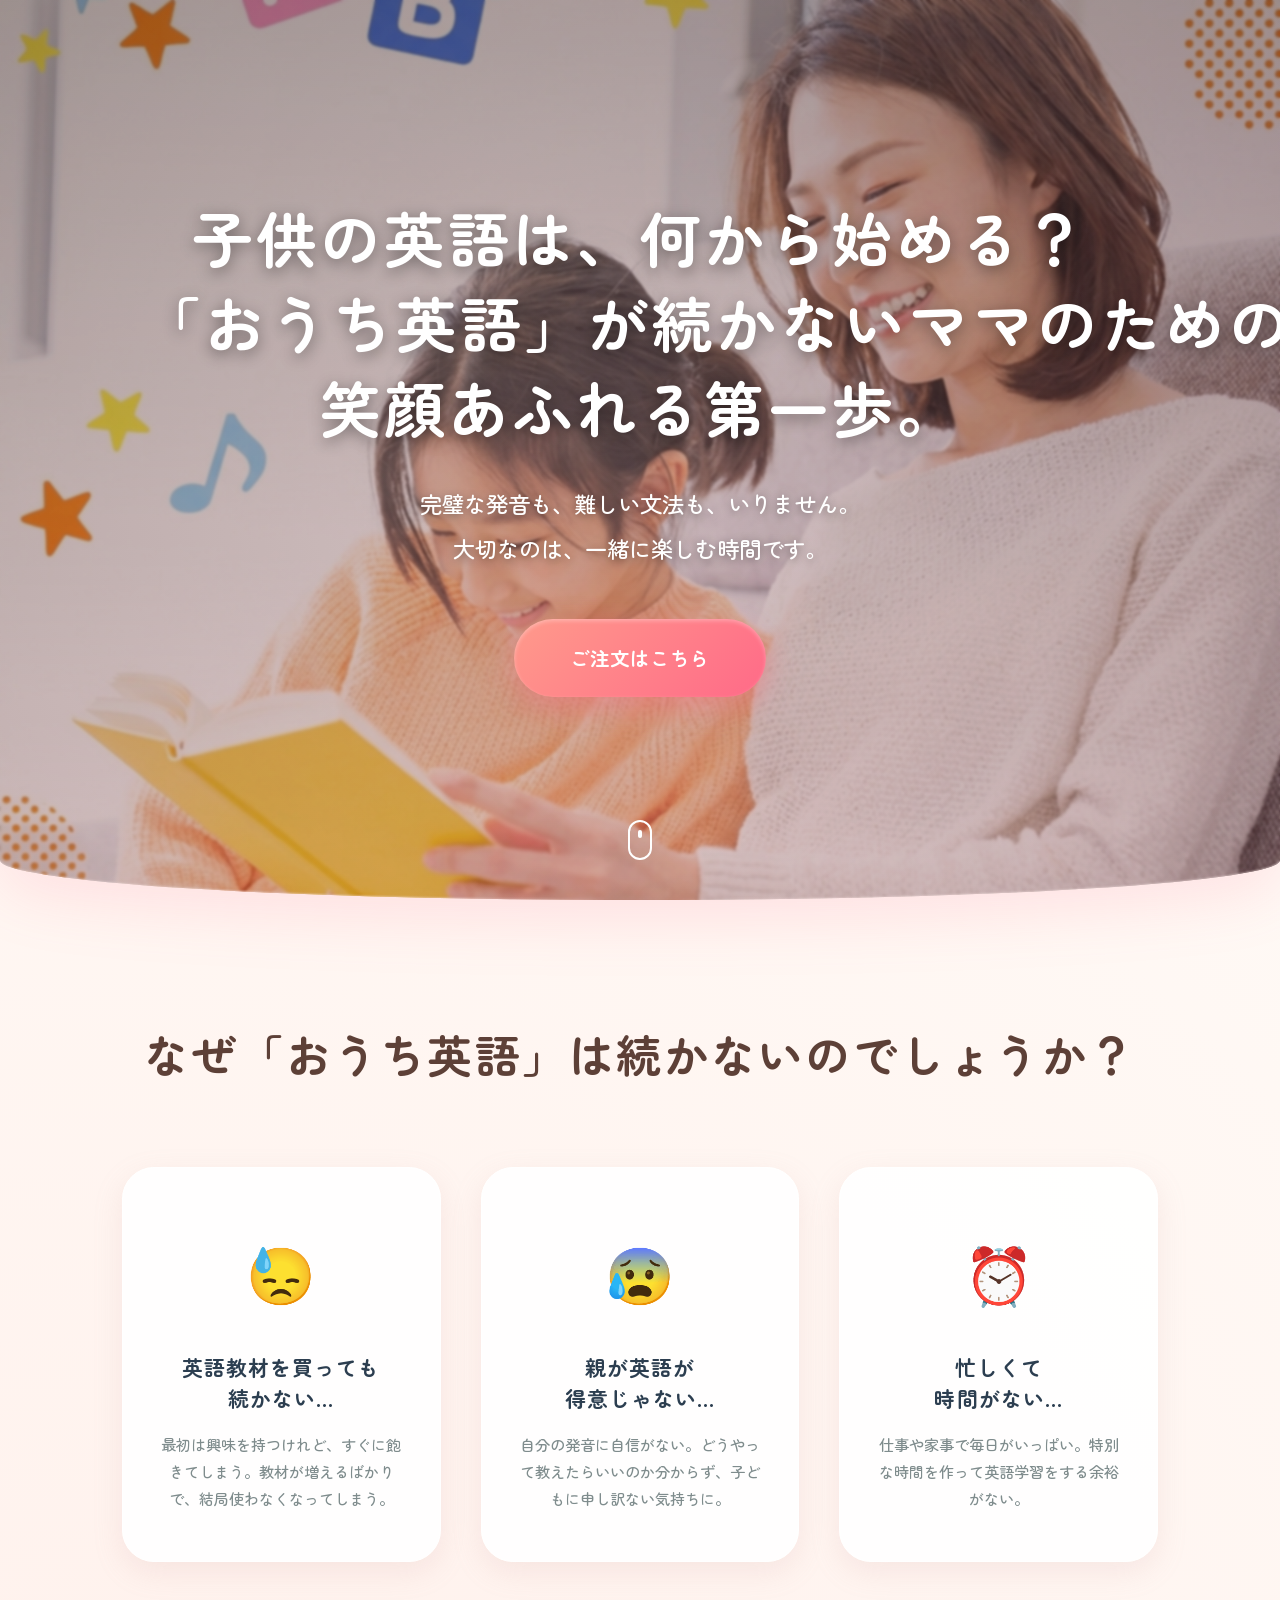
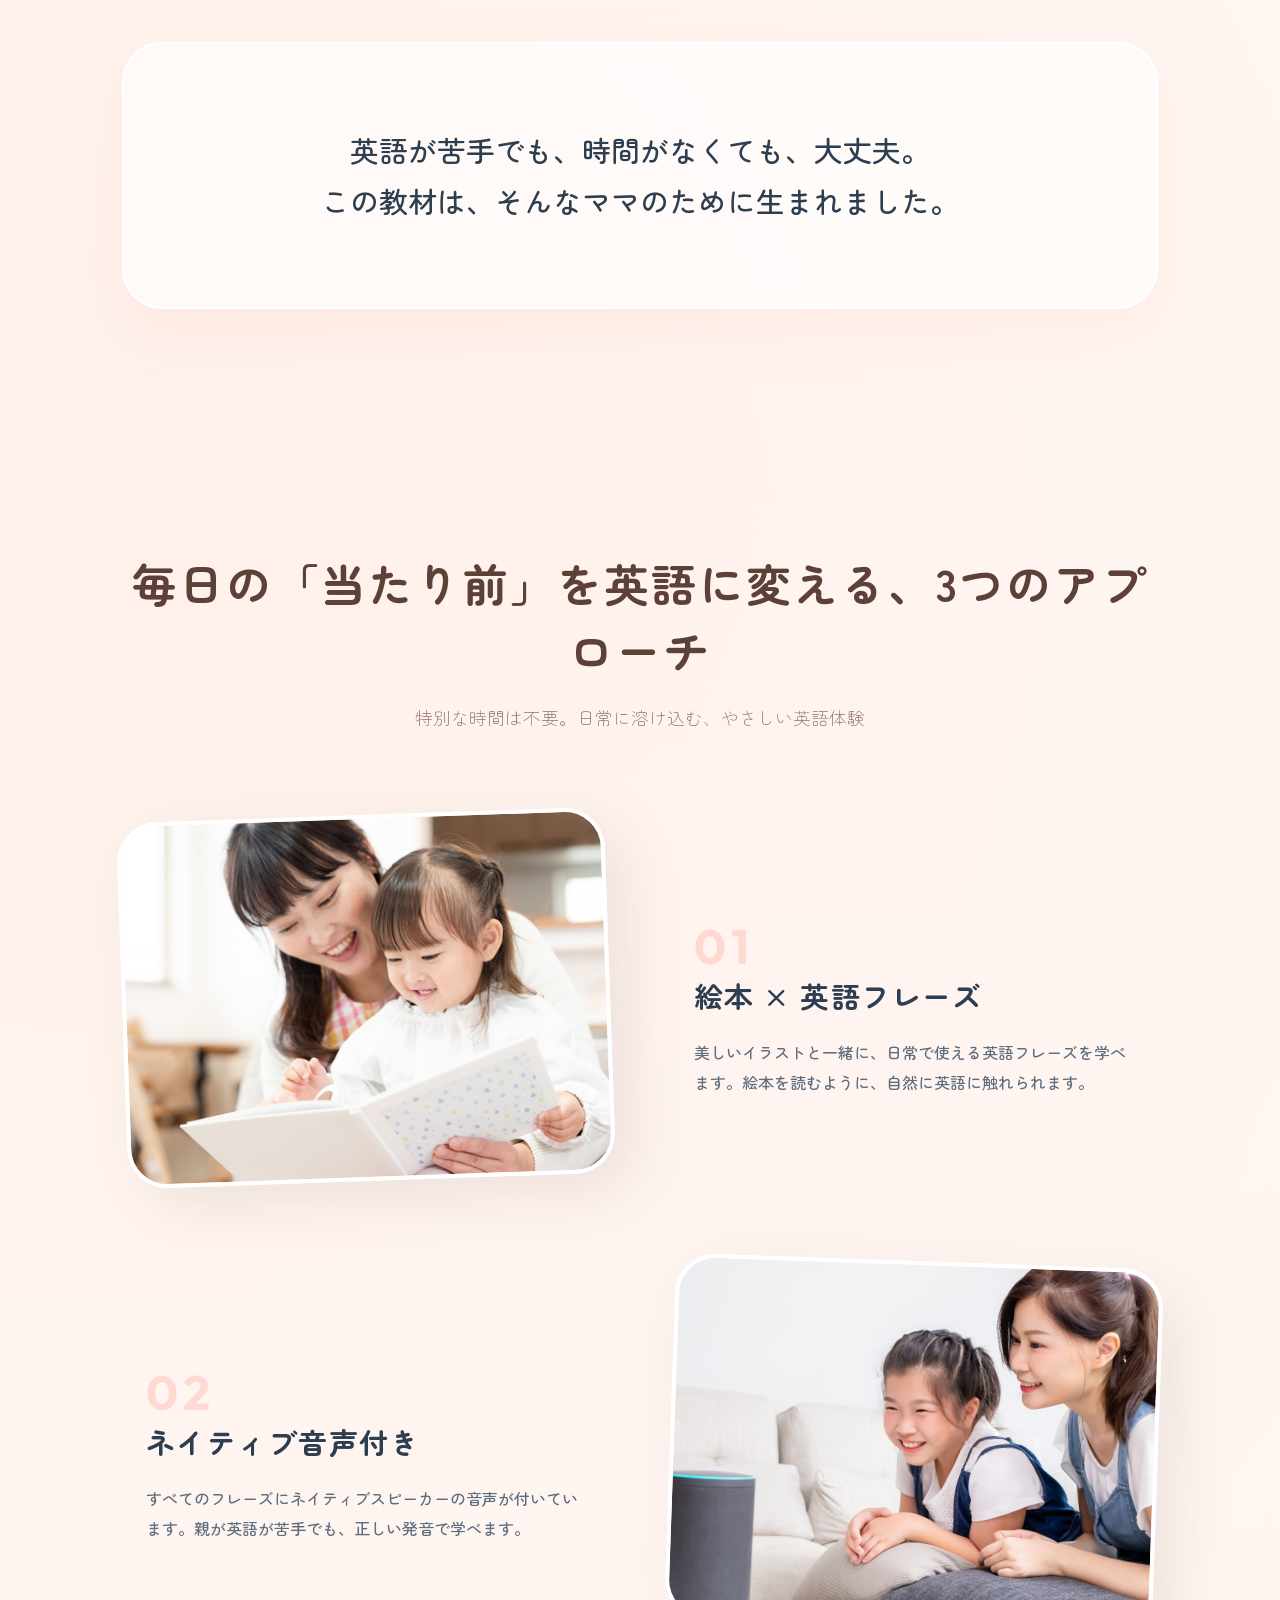
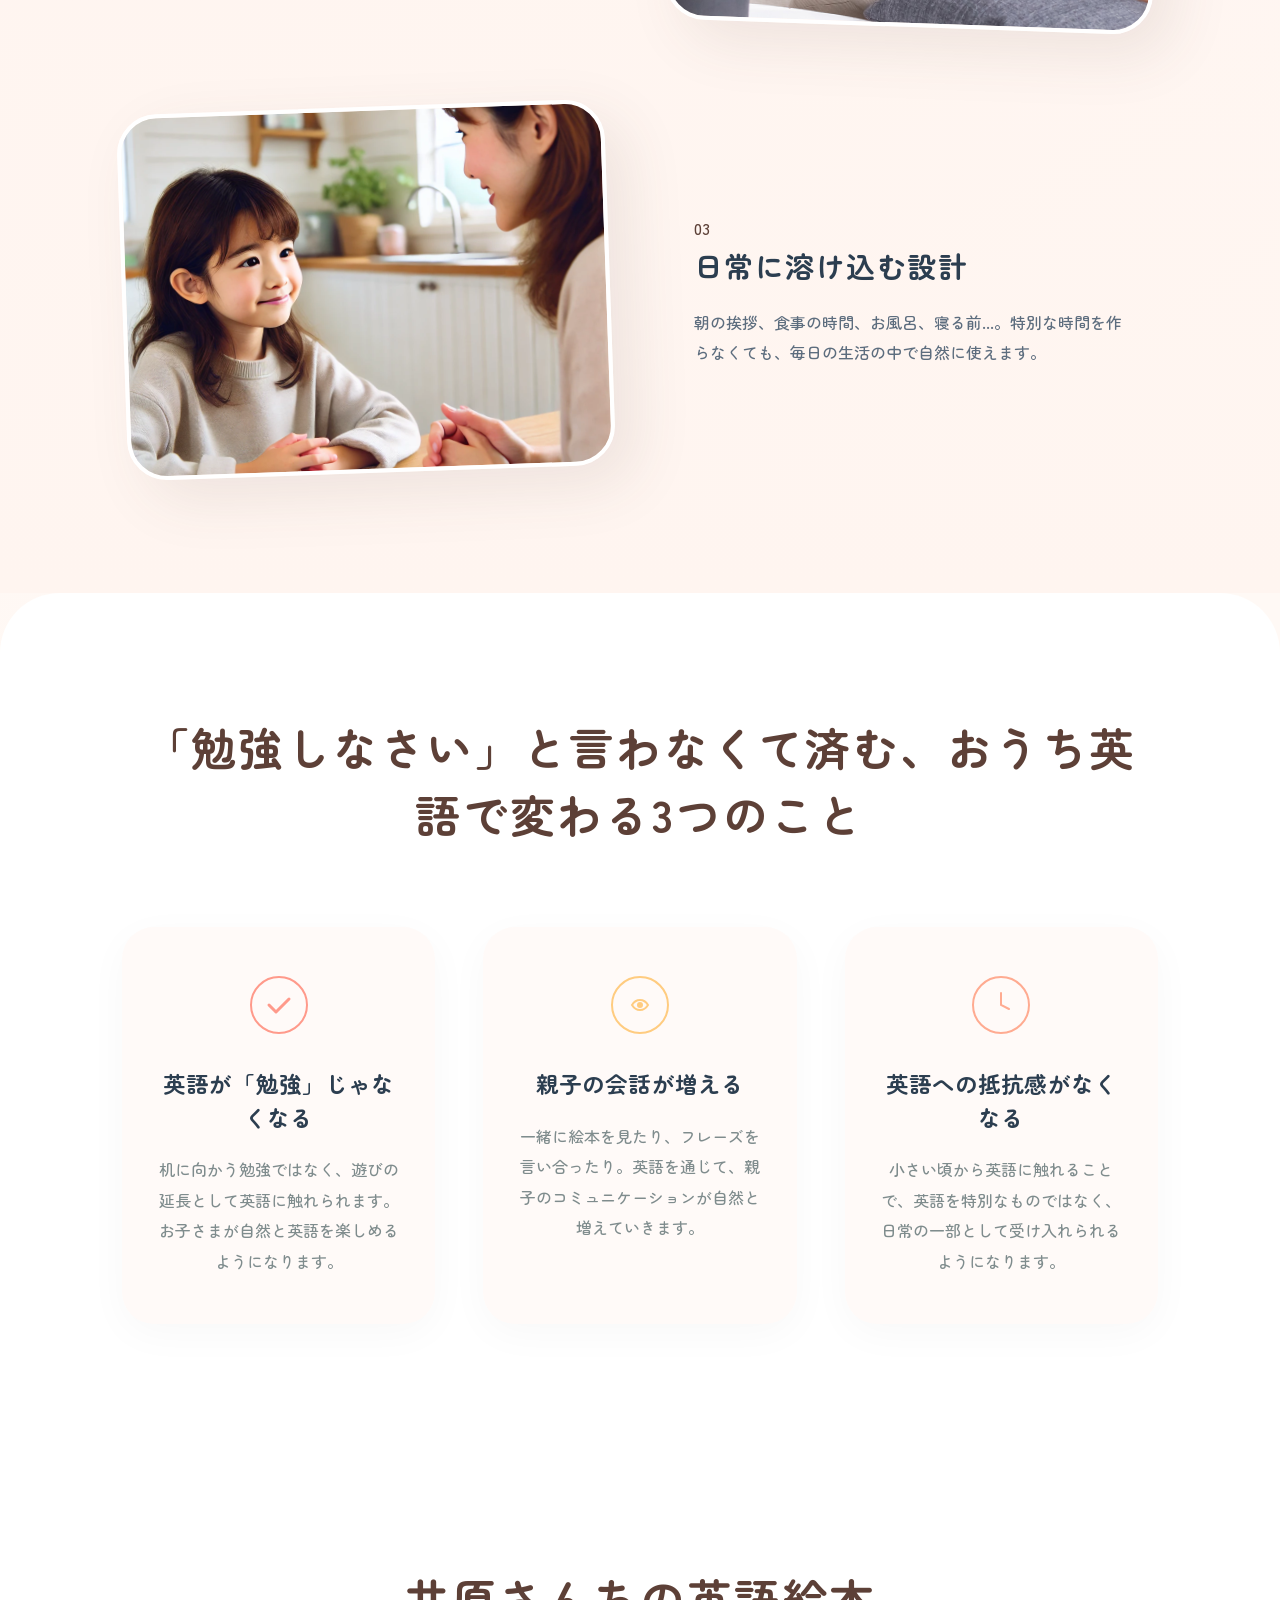
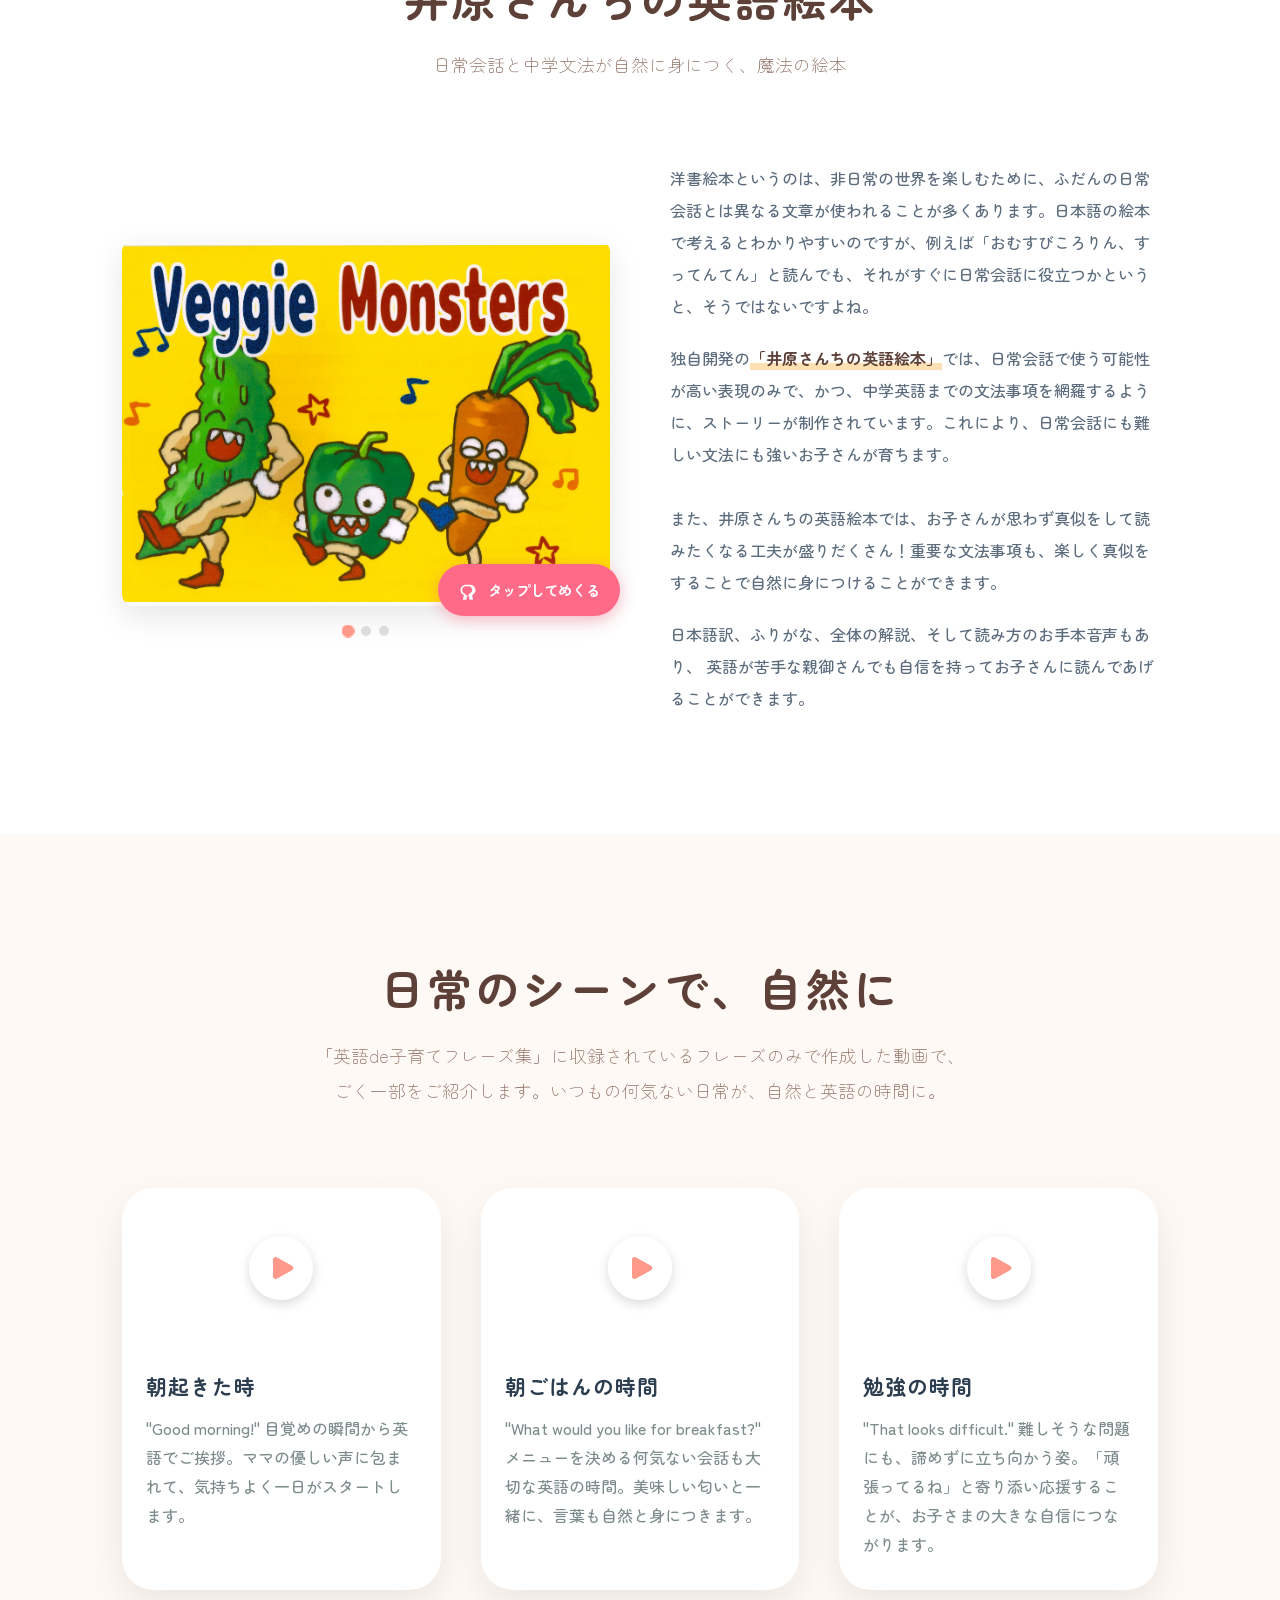
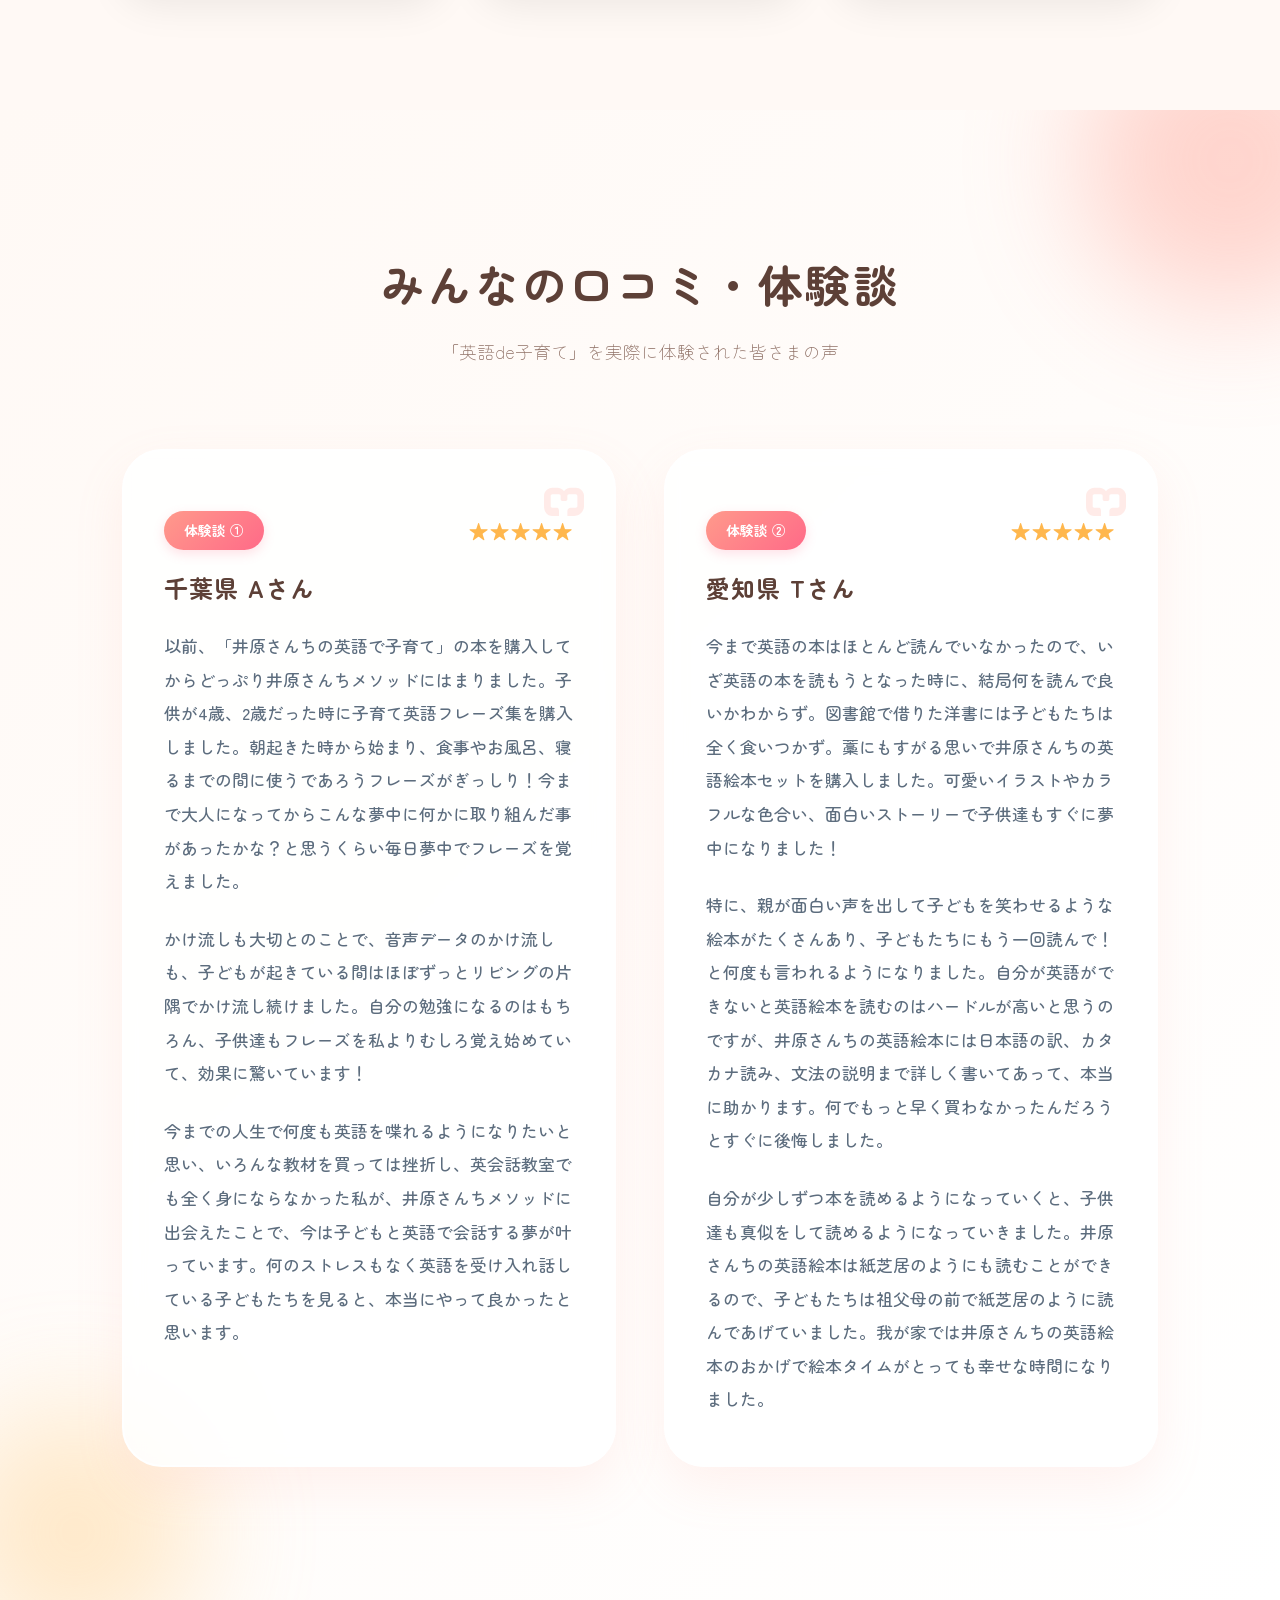
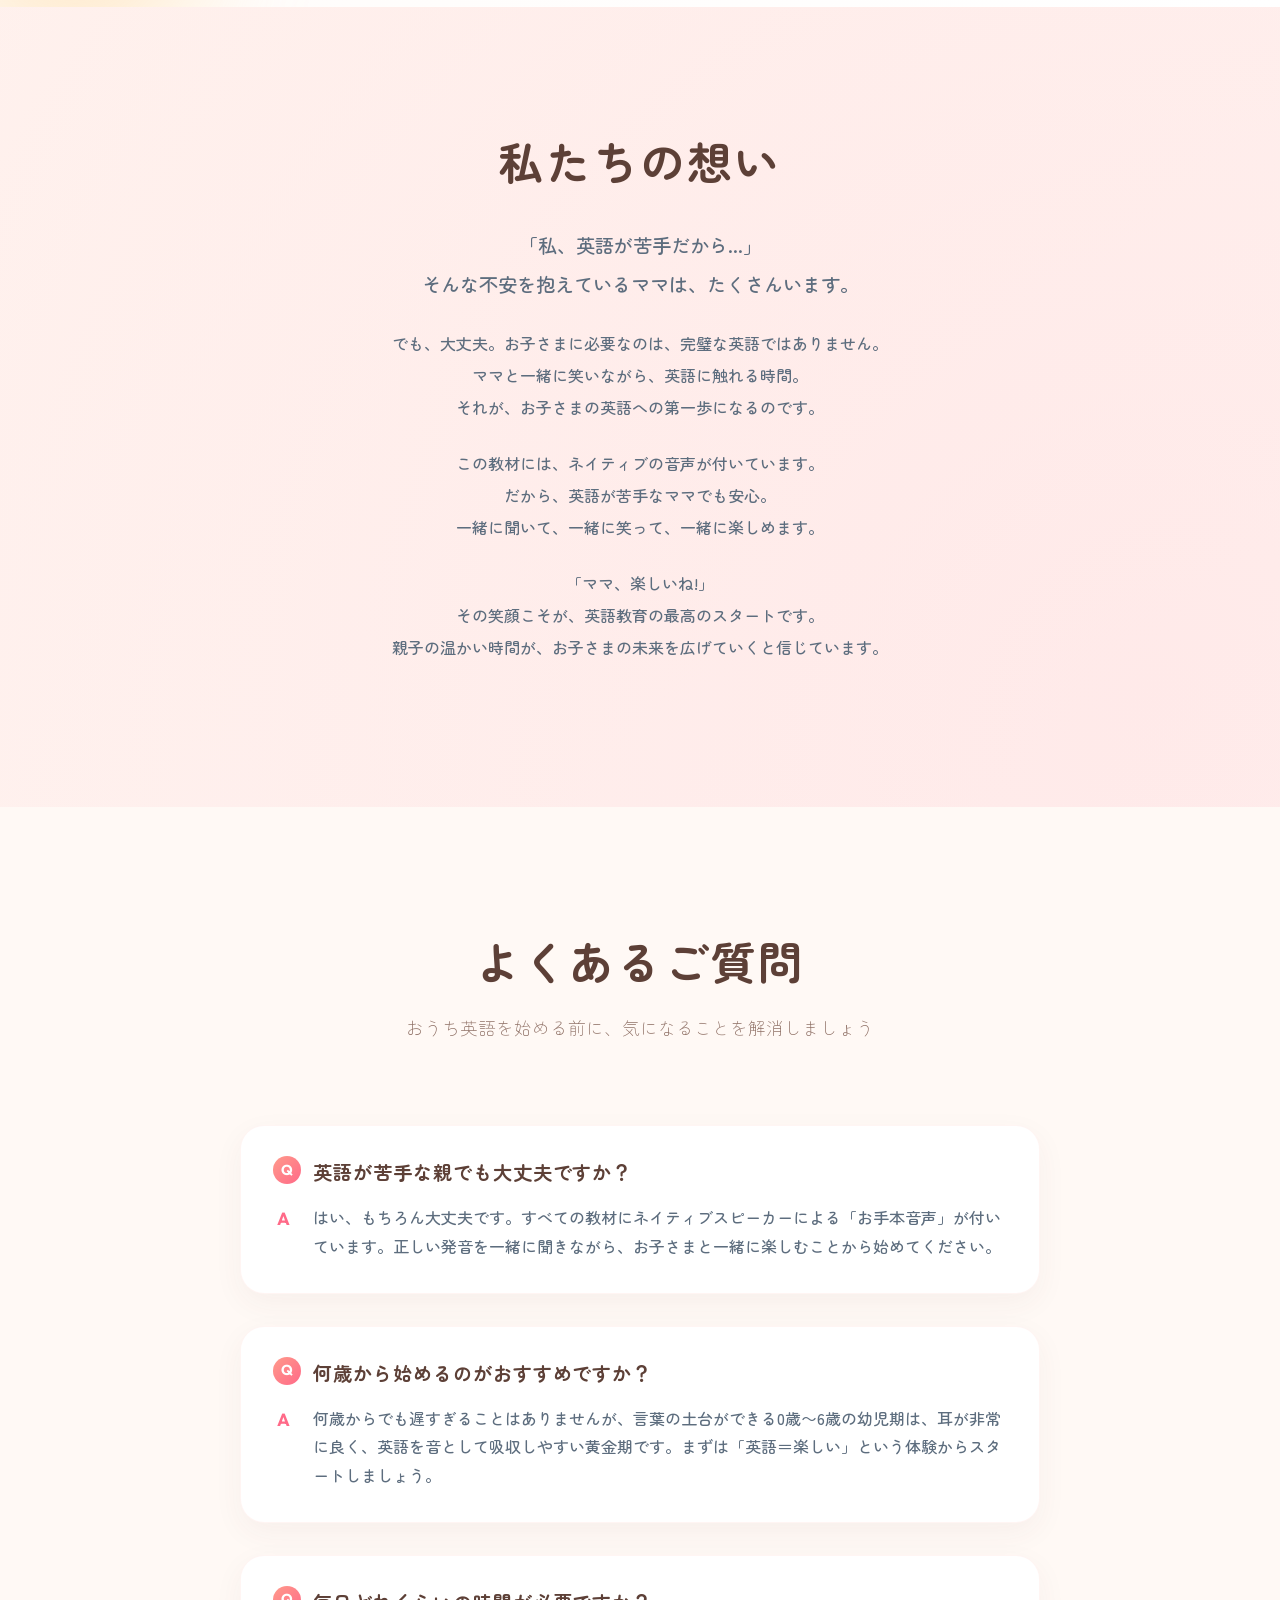
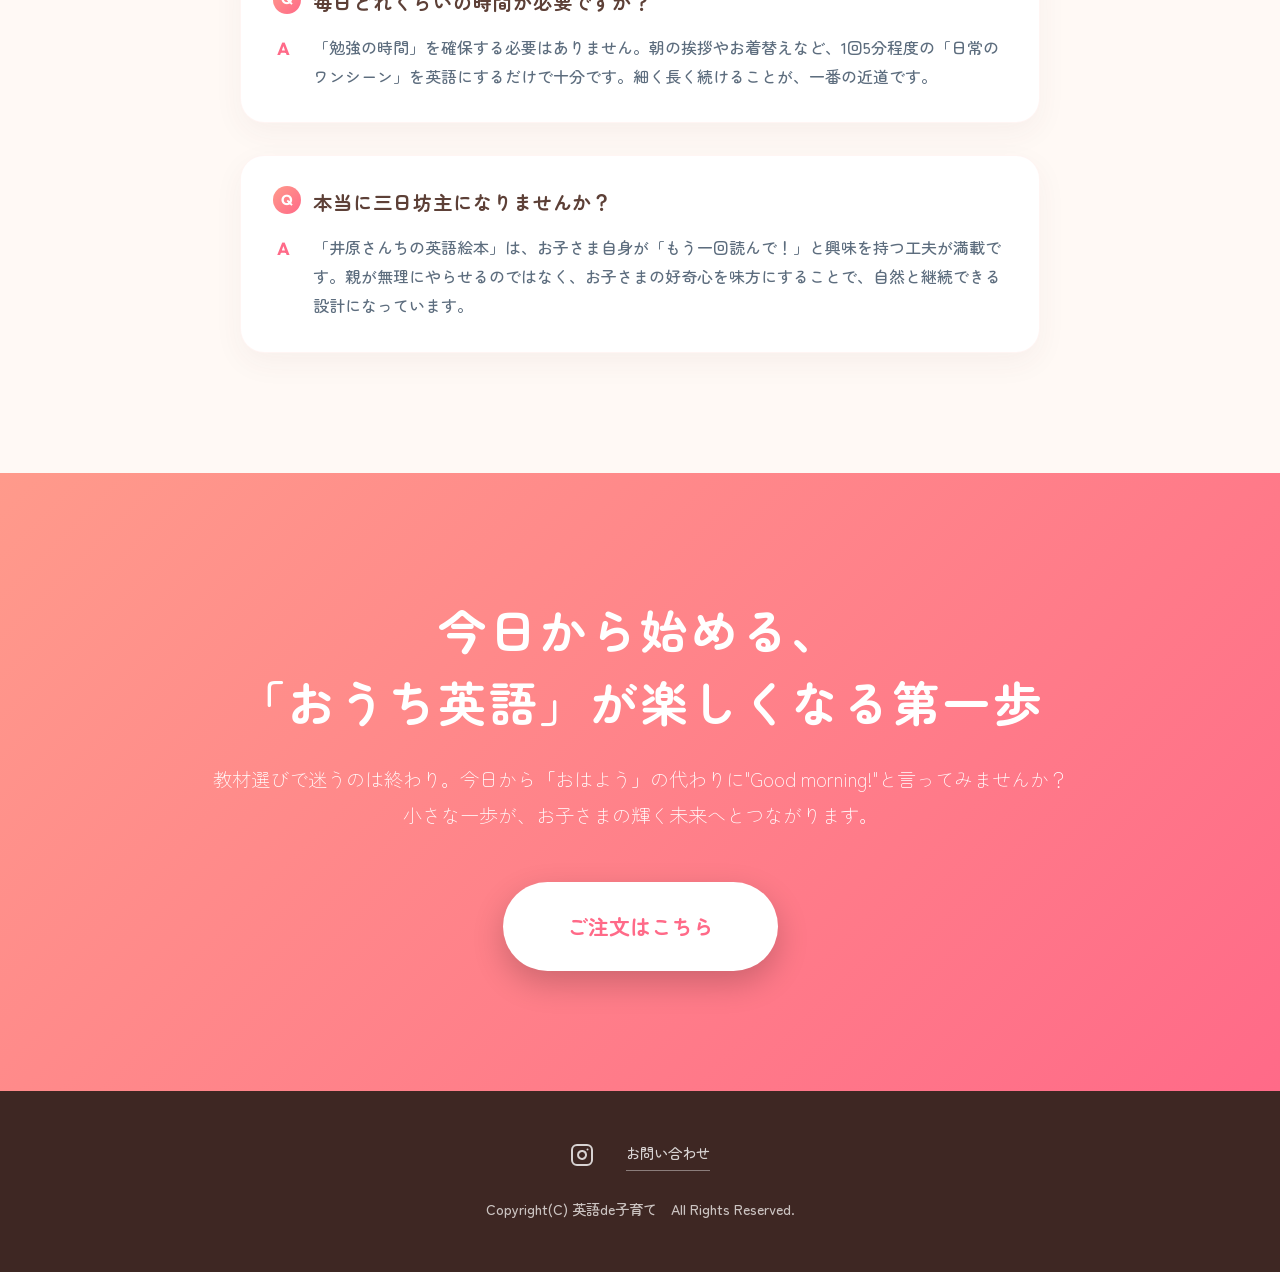
==== commit 22c8b3cb: "Add files via upload" ====
--- a/index.html
+++ b/index.html
@@ -1,11 +1,12 @@
-﻿<!DOCTYPE html>
+<!DOCTYPE html>
 <html lang="ja">
 
 <head>
     <meta charset="UTF-8">
     <meta name="viewport" content="width=device-width, initial-scale=1.0">
-    <meta name="description" content="親子で楽しく英語に触れる。日常に溶け込む英語教材で、お子さまの英語への第一歩をサポートします。">
-    <title>親子で楽しむ英語教材 | 日常に溶け込む、やさしい英語体験</title>
+    <meta name="description"
+        content="おうち英語は何から始める？「続かない」とお悩みのママへ。日常会話と中学文法が自然に身につく、親子の笑顔あふれる英語教材。完璧な発音や難しい文法は不要です。今日から無理なく始められる、やさしい英語体験を。">
+    <title>おうち英語は何から始める？続かない悩みを解決する｜井原さんちの英語教材</title>
 
     <!-- Google Fonts -->
     <link rel="preconnect" href="https://fonts.googleapis.com">
@@ -16,6 +17,15 @@
 
     <!-- Stylesheet -->
     <link rel="stylesheet" href="style.css">
+    <script async src="https://www.googletagmanager.com/gtag/js?id=G-XXXXXXXX"></script>
+    <script>
+        window.dataLayer = window.dataLayer || [];
+        function gtag() { dataLayer.push(arguments); }
+        gtag('js', new Date());
+
+        gtag('config', 'G-4X3GB6MZYL');
+    </script>
+
 </head>
 
 <body>
@@ -25,10 +35,10 @@
         <div class="hero-overlay"></div>
         <div class="hero-content">
             <h1 class="hero-title fade-in">
-                <span style="display: inline-block; white-space: nowrap;">英語が苦手なママでも、</span><span
-                    style="display: inline-block; white-space: nowrap;">大丈夫。</span><br class="pc-br">
-                <span style="display: inline-block; white-space: nowrap;">親子の笑顔が、</span><span
-                    style="display: inline-block; white-space: nowrap;">英語への第一歩になる。</span>
+                <span style="display: inline-block; white-space: nowrap;">子供の英語は、</span><span
+                    style="display: inline-block; white-space: nowrap;">何から始める？</span><br class="pc-br">
+                <span style="display: inline-block; white-space: nowrap;">「おうち英語」が続かないママのための、</span><span
+                    style="display: inline-block; white-space: nowrap;">笑顔あふれる第一歩。</span>
             </h1>
             <p class="hero-subtitle fade-in-delay-1">
                 <span style="display: inline-block; white-space: nowrap;">完璧な発音も、</span><span
@@ -48,7 +58,7 @@
     <section id="empathy" class="empathy-section">
         <div class="container">
             <div class="section-header">
-                <h2 class="section-title">こんなお悩み、ありませんか？</h2>
+                <h2 class="section-title">なぜ「おうち英語」は続かないのでしょうか？</h2>
             </div>
             <div class="empathy-grid">
                 <div class="empathy-card">
@@ -77,8 +87,8 @@
     <section id="features" class="features-section">
         <div class="container">
             <div class="section-header">
-                <h2 class="section-title">3つの特徴</h2>
-                <p class="section-subtitle">日常に溶け込む、やさしい英語体験</p>
+                <h2 class="section-title">毎日の「当たり前」を英語に変える、3つのアプローチ</h2>
+                <p class="section-subtitle">特別な時間は不要。日常に溶け込む、やさしい英語体験</p>
             </div>
             <div class="features-content">
                 <div class="feature-item">
@@ -120,7 +130,7 @@
     <section id="benefits" class="benefits-section">
         <div class="container">
             <div class="section-header">
-                <h2 class="section-title">得られる3つのこと</h2>
+                <h2 class="section-title">「勉強しなさい」と言わなくて済む、おうち英語で変わる3つのこと</h2>
             </div>
             <div class="benefits-grid">
                 <div class="benefit-card">
@@ -174,10 +184,10 @@
                             <img src="veggier-monster1.jpeg" alt="Veggier Monster Page 1">
                         </div>
                         <div class="book-page" data-page="2">
+                            <img src="veggier-monster3.jpeg" alt="Veggier Monster Page 3">
+                        </div>
+                        <div class="book-page" data-page="3">
                             <img src="veggier-monster2.jpeg" alt="Veggier Monster Page 2">
-                        </div>
-                        <div class="book-page" data-page="3">
-                            <img src="veggier-monster3.jpeg" alt="Veggier Monster Page 3">
                         </div>
                         <div class="click-hint">
                             <div class="hint-icon">
@@ -361,12 +371,46 @@
         </div>
     </section>
 
+    <!-- FAQ Section -->
+    <section id="faq" class="faq-section">
+        <div class="container">
+            <div class="section-header">
+                <h2 class="section-title">よくあるご質問</h2>
+                <p class="section-subtitle">おうち英語を始める前に、気になることを解消しましょう</p>
+            </div>
+            <div class="faq-grid">
+                <div class="faq-item">
+                    <h3 class="faq-question">英語が苦手な親でも大丈夫ですか？</h3>
+                    <p class="faq-answer">
+                        はい、もちろん大丈夫です。すべての教材にネイティブスピーカーによる「お手本音声」が付いています。正しい発音を一緒に聞きながら、お子さまと一緒に楽しむことから始めてください。</p>
+                </div>
+                <div class="faq-item">
+                    <h3 class="faq-question">何歳から始めるのがおすすめですか？</h3>
+                    <p class="faq-answer">
+                        何歳からでも遅すぎることはありませんが、言葉の土台ができる0歳〜6歳の幼児期は、耳が非常に良く、英語を音として吸収しやすい黄金期です。まずは「英語＝楽しい」という体験からスタートしましょう。
+                    </p>
+                </div>
+                <div class="faq-item">
+                    <h3 class="faq-question">毎日どれくらいの時間が必要ですか？</h3>
+                    <p class="faq-answer">
+                        「勉強の時間」を確保する必要はありません。朝の挨拶やお着替えなど、1回5分程度の「日常のワンシーン」を英語にするだけで十分です。細く長く続けることが、一番の近道です。</p>
+                </div>
+                <div class="faq-item">
+                    <h3 class="faq-question">本当に三日坊主になりませんか？</h3>
+                    <p class="faq-answer">
+                        「井原さんちの英語絵本」は、お子さま自身が「もう一回読んで！」と興味を持つ工夫が満載です。親が無理にやらせるのではなく、お子さまの好奇心を味方にすることで、自然と継続できる設計になっています。
+                    </p>
+                </div>
+            </div>
+        </div>
+    </section>
+
     <!-- CTA Section -->
     <section id="cta" class="cta-section">
         <div class="container">
             <div class="cta-content">
-                <h2>今日から始める、<br class="pc-br">親子の笑顔あふれる英語時間</h2>
-                <p>英語が苦手でも、大丈夫。<br class="pc-br">今日の「おはよう」から、親子で笑顔になれる英語を始めませんか？</p>
+                <h2>今日から始める、<br class="pc-br">「おうち英語」が楽しくなる第一歩</h2>
+                <p>教材選びで迷うのは終わり。今日から「おはよう」の代わりに"Good morning!"と言ってみませんか？<br class="pc-br">小さな一歩が、お子さまの輝く未来へとつながります。</p>
                 <a href="https://eigokosodate.base.ec/" class="cta-button-large" target="_blank"
                     rel="noopener noreferrer">ご注文はこちら</a>
             </div>
@@ -396,6 +440,11 @@
         </div>
     </footer>
 
+    <!-- Floating CTA Button -->
+    <a href="https://eigokosodate.base.ec/" class="floating-cta" target="_blank" rel="noopener noreferrer">
+        ご注文はこちら
+    </a>
+
     <!-- JavaScript -->
     <script src="script.js"></script>
 </body>
--- a/style.css
+++ b/style.css
@@ -999,7 +999,7 @@
     border-radius: 40px;
     box-shadow: 0 20px 50px rgba(255, 154, 139, 0.12);
     border: 2px solid #fff;
-    transition: all 0.5s cubic-bezier(0.2, 0.8, 0.2, 1);
+    transition: transform 0.5s cubic-bezier(0.2, 0.8, 0.2, 1), box-shadow 0.5s cubic-bezier(0.2, 0.8, 0.2, 1), background 0.5s cubic-bezier(0.2, 0.8, 0.2, 1), opacity 0.8s ease;
     height: 100%;
     display: flex;
     flex-direction: column;
@@ -1086,6 +1086,7 @@
         right: 20px;
     }
 }
+
 /* ========================================
    Picture Book Section
 ======================================== */
@@ -1127,7 +1128,7 @@
     height: 100%;
     border-radius: 12px;
     overflow: hidden;
-    box-shadow: 0 10px 30px rgba(0,0,0,0.1);
+    box-shadow: 0 10px 30px rgba(0, 0, 0, 0.1);
     opacity: 0;
     transform: rotateY(20deg) translateX(20px);
     transition: all 0.6s cubic-bezier(0.4, 0, 0.2, 1);
@@ -1178,8 +1179,15 @@
 }
 
 @keyframes bounce-hint {
-    0%, 100% { transform: translateY(0); }
-    50% { transform: translateY(-10px); }
+
+    0%,
+    100% {
+        transform: translateY(0);
+    }
+
+    50% {
+        transform: translateY(-10px);
+    }
 }
 
 .book-pagination {
@@ -1226,7 +1234,7 @@
         grid-template-columns: 1fr;
         gap: 40px;
     }
-    
+
     .picture-book-text {
         text-align: center;
     }
@@ -1236,4 +1244,151 @@
     .picture-book-section {
         padding: 80px 0;
     }
+}
+/* ========================================
+   Floating CTA Button
+======================================== */
+
+.floating-cta {
+    position: fixed;
+    bottom: 30px;
+    left: 50%;
+    transform: translateX(-50%) translateY(100px);
+    z-index: 9999;
+    padding: 18px 48px;
+    background: linear-gradient(135deg, #FF9A8B 0%, #FF6A88 100%);
+    color: #fff;
+    font-size: 1.15rem;
+    font-weight: 700;
+    border-radius: 100px;
+    box-shadow: 0 10px 30px rgba(255, 106, 136, 0.4);
+    transition: all 0.5s cubic-bezier(0.34, 1.56, 0.64, 1);
+    opacity: 0;
+    pointer-events: none;
+    text-align: center;
+    white-space: nowrap;
+    border: 2px solid rgba(255, 255, 255, 0.3);
+}
+
+.floating-cta.visible {
+    transform: translateX(-50%) translateY(0);
+    opacity: 1;
+    pointer-events: auto;
+}
+
+.floating-cta:hover {
+    transform: translateX(-50%) translateY(-5px) scale(1.05);
+    box-shadow: 0 15px 40px rgba(255, 106, 136, 0.5);
+    color: #fff;
+}
+
+@media (max-width: 768px) {
+    .floating-cta {
+        bottom: 20px;
+        width: 90%;
+        max-width: 340px;
+        padding: 16px 20px;
+        font-size: 1rem;
+    }
 }
+
+/* ========================================
+   FAQ Section
+======================================== */
+
+.faq-section {
+    padding: 120px 0;
+    background-color: #FFF9F5;
+}
+
+.faq-grid {
+    max-width: 800px;
+    margin: 0 auto;
+    display: flex;
+    flex-direction: column;
+    gap: 32px;
+}
+
+.faq-item {
+    background: #fff;
+    padding: 32px;
+    border-radius: 24px;
+    box-shadow: 0 10px 30px rgba(93, 64, 55, 0.05);
+    border: 1px solid rgba(255, 154, 139, 0.1);
+    transition: transform 0.3s ease;
+}
+
+.faq-item:hover {
+    transform: translateY(-5px);
+}
+
+.faq-question {
+    font-size: 1.2rem;
+    color: #5D4037;
+    margin-bottom: 16px;
+    padding-left: 40px;
+    position: relative;
+    font-weight: 700;
+}
+
+.faq-question::before {
+    content: 'Q';
+    position: absolute;
+    left: 0;
+    top: -2px;
+    width: 28px;
+    height: 28px;
+    background: linear-gradient(135deg, #FF9A8B 0%, #FF6A88 100%);
+    color: #fff;
+    border-radius: 50%;
+    display: flex;
+    align-items: center;
+    justify-content: center;
+    font-size: 0.9rem;
+    font-family: 'Outfit', sans-serif;
+}
+
+.faq-answer {
+    color: #5D6D7E;
+    line-height: 1.8;
+    padding-left: 40px;
+    font-size: 1rem;
+    position: relative;
+}
+
+.faq-answer::before {
+    content: 'A';
+    position: absolute;
+    left: 4px;
+    top: 0;
+    color: #FF6A88;
+    font-weight: 700;
+    font-size: 1.1rem;
+    font-family: 'Outfit', sans-serif;
+}
+
+@media (max-width: 768px) {
+    .faq-section {
+        padding: 80px 0;
+    }
+    
+    .faq-item {
+        padding: 24px;
+    }
+    
+    .faq-question {
+        font-size: 1.1rem;
+        padding-left: 36px;
+    }
+    
+    .faq-question::before {
+        width: 24px;
+        height: 24px;
+        font-size: 0.8rem;
+    }
+    
+    .faq-answer {
+        padding-left: 36px;
+        font-size: 0.95rem;
+    }
+}
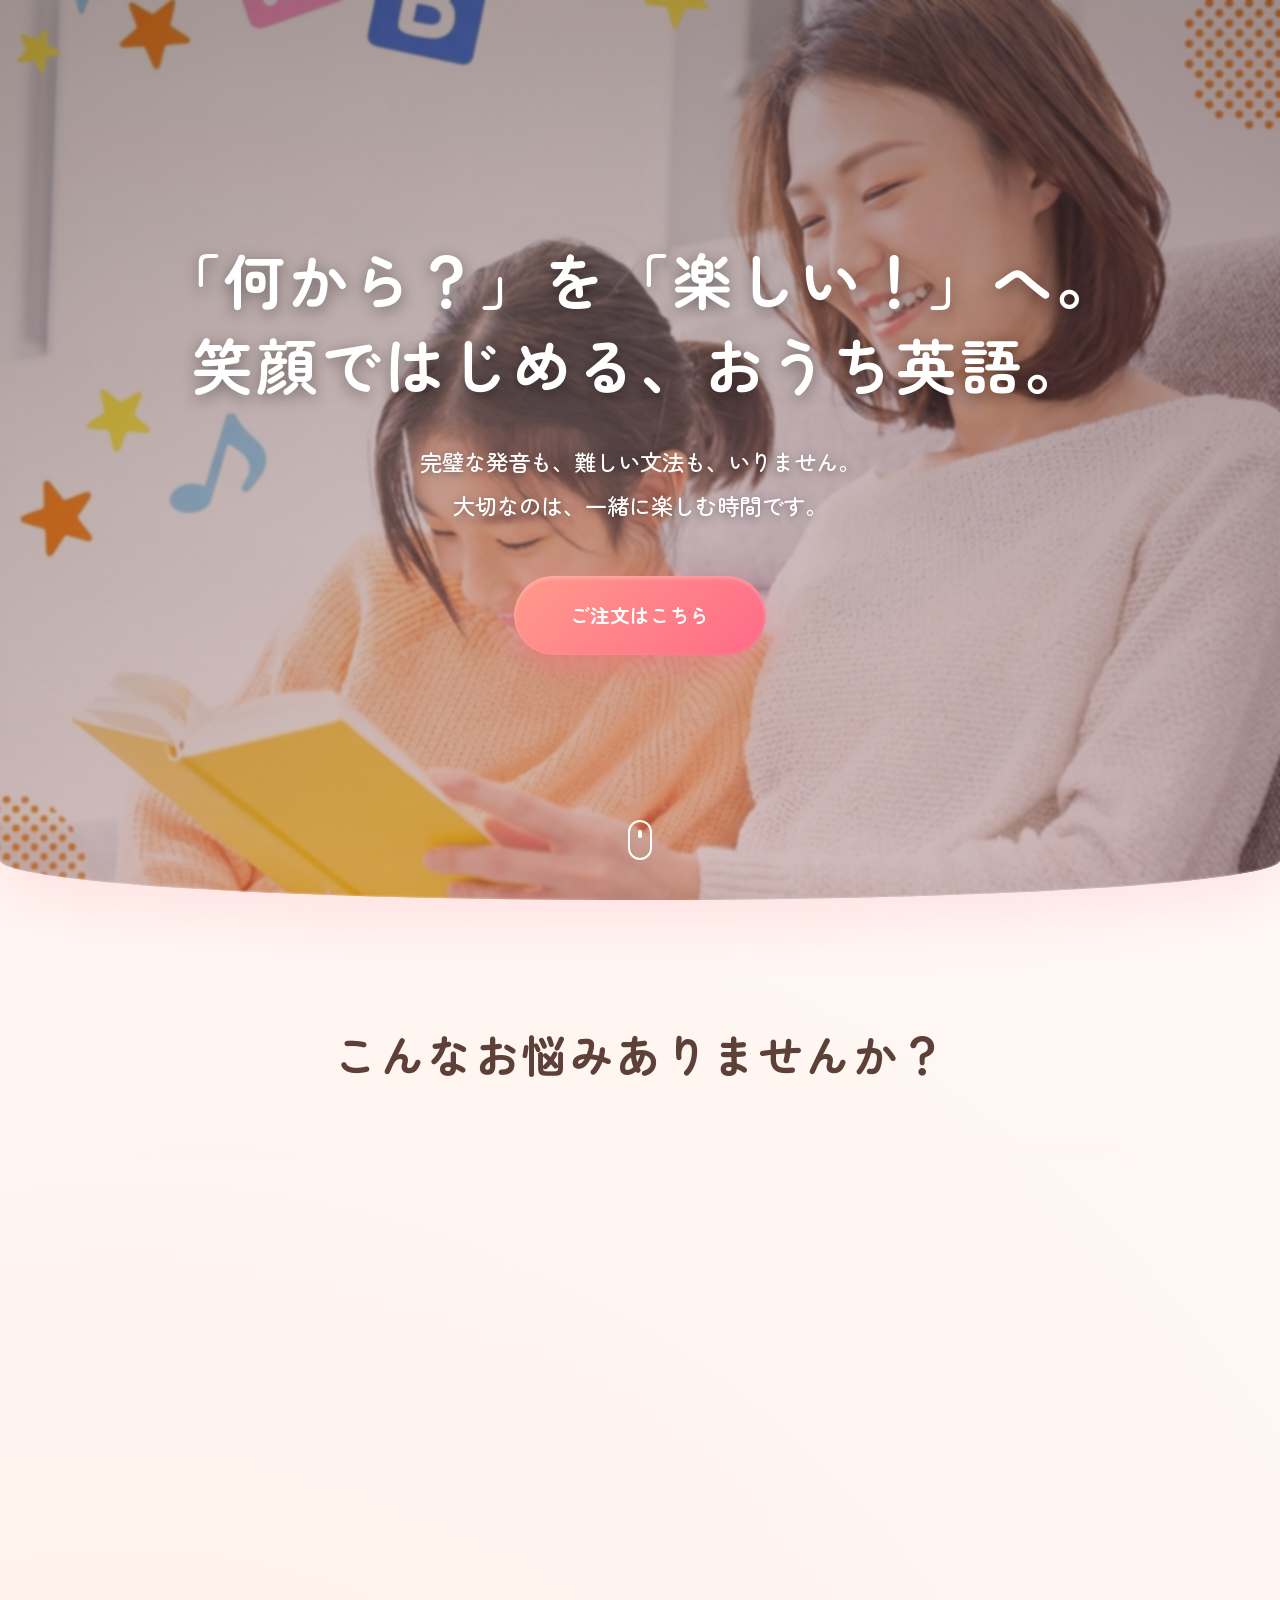
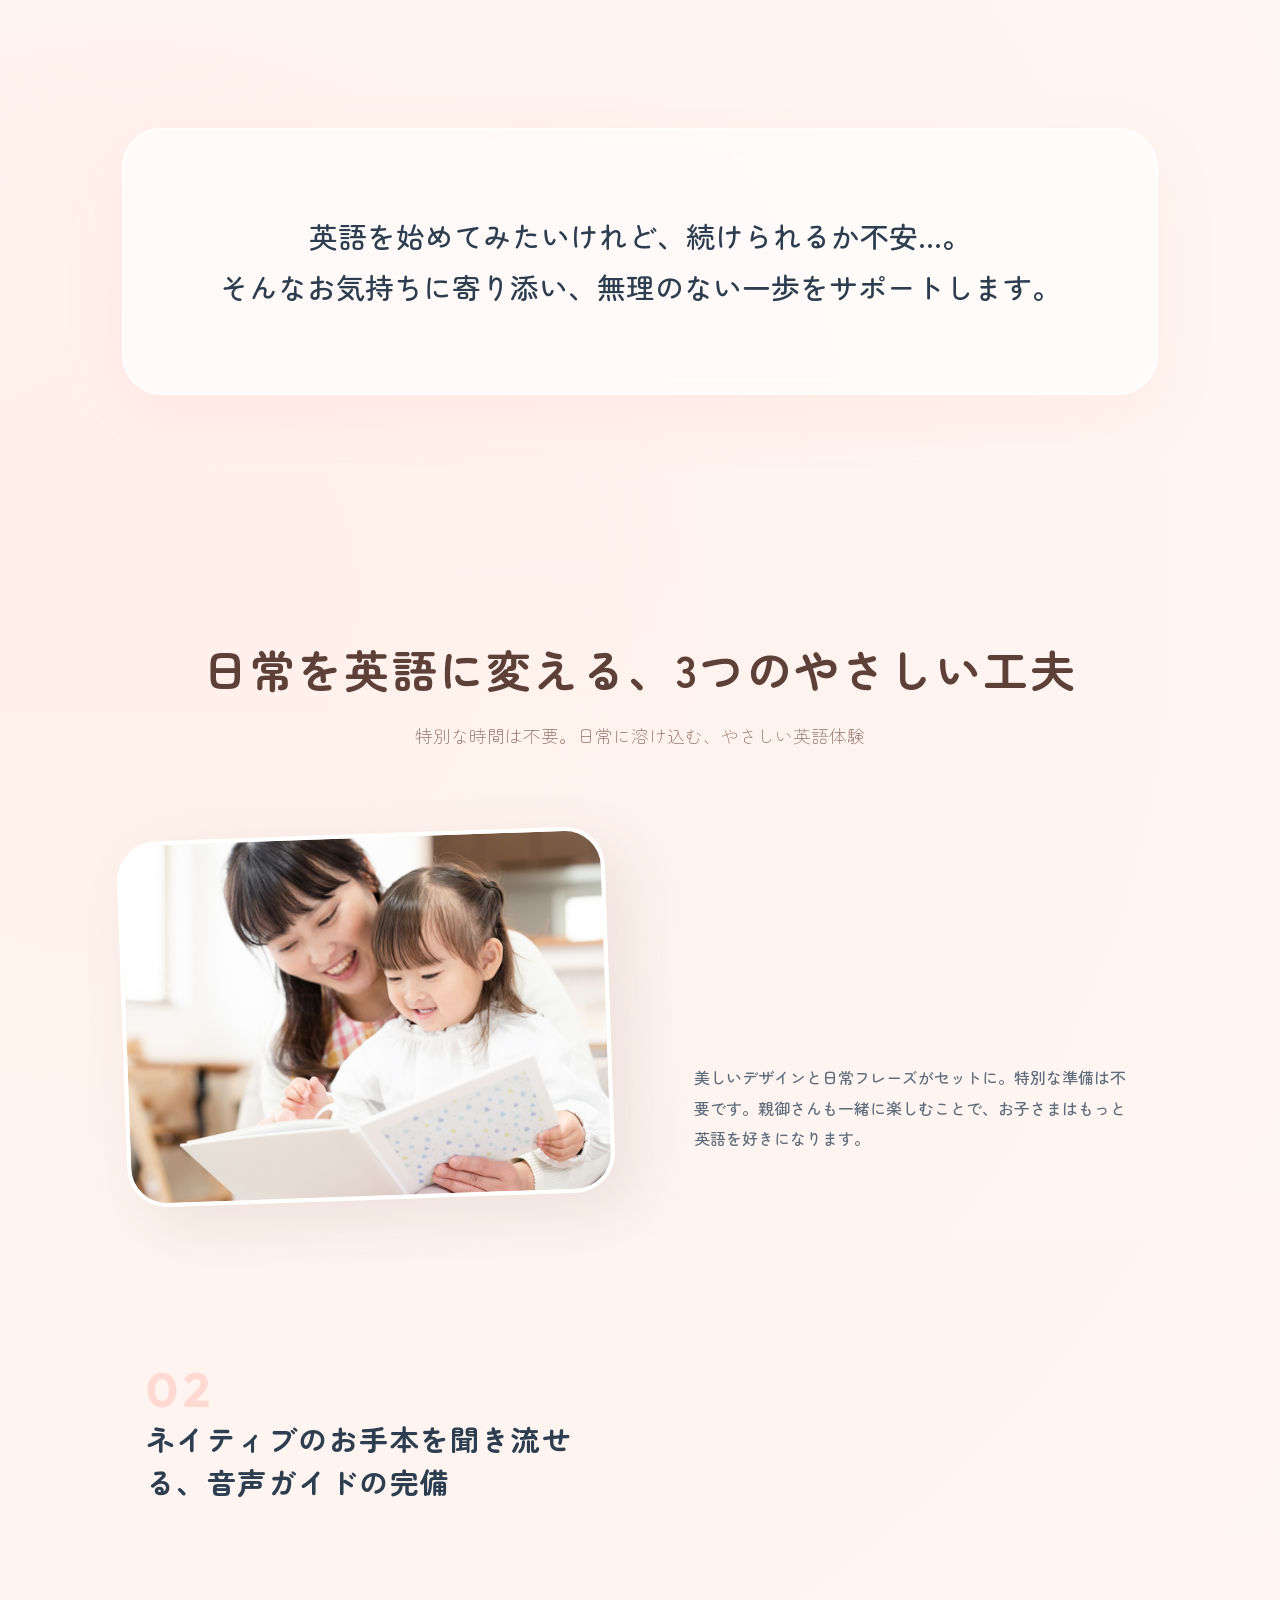
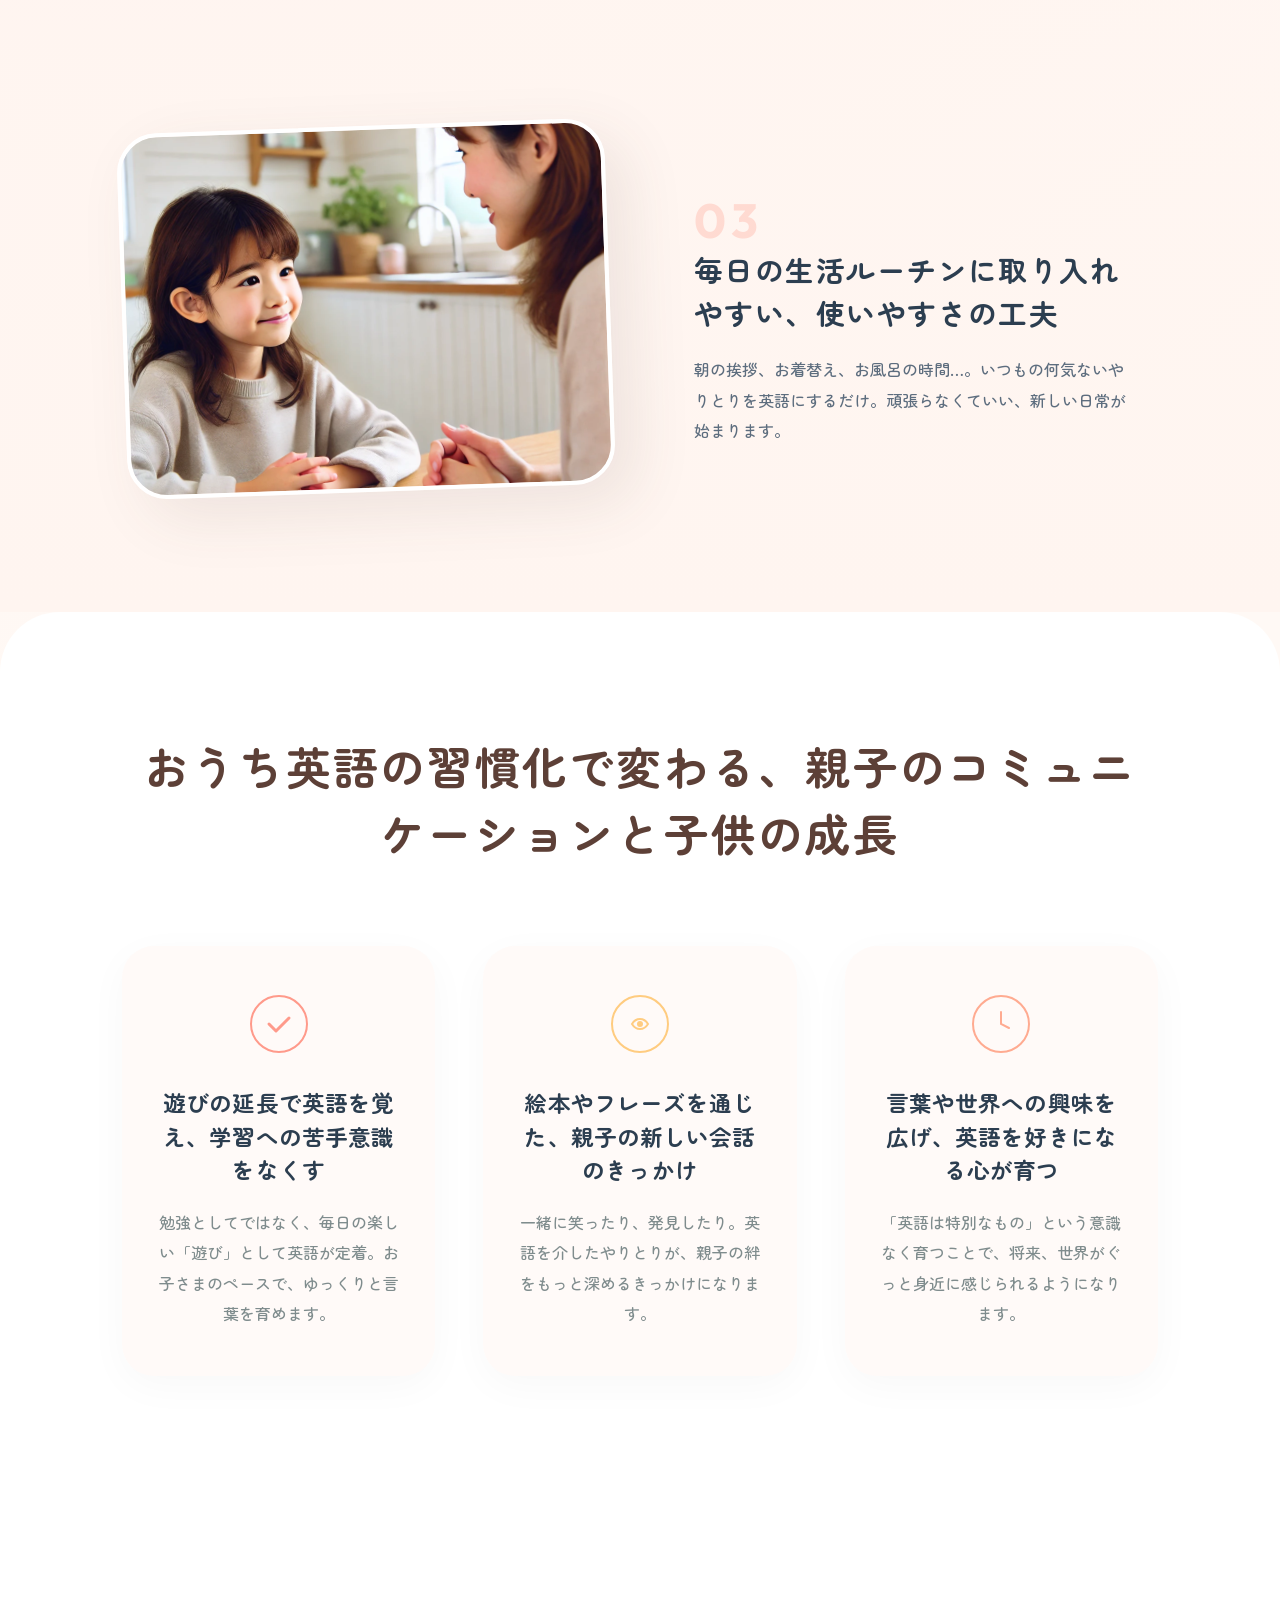
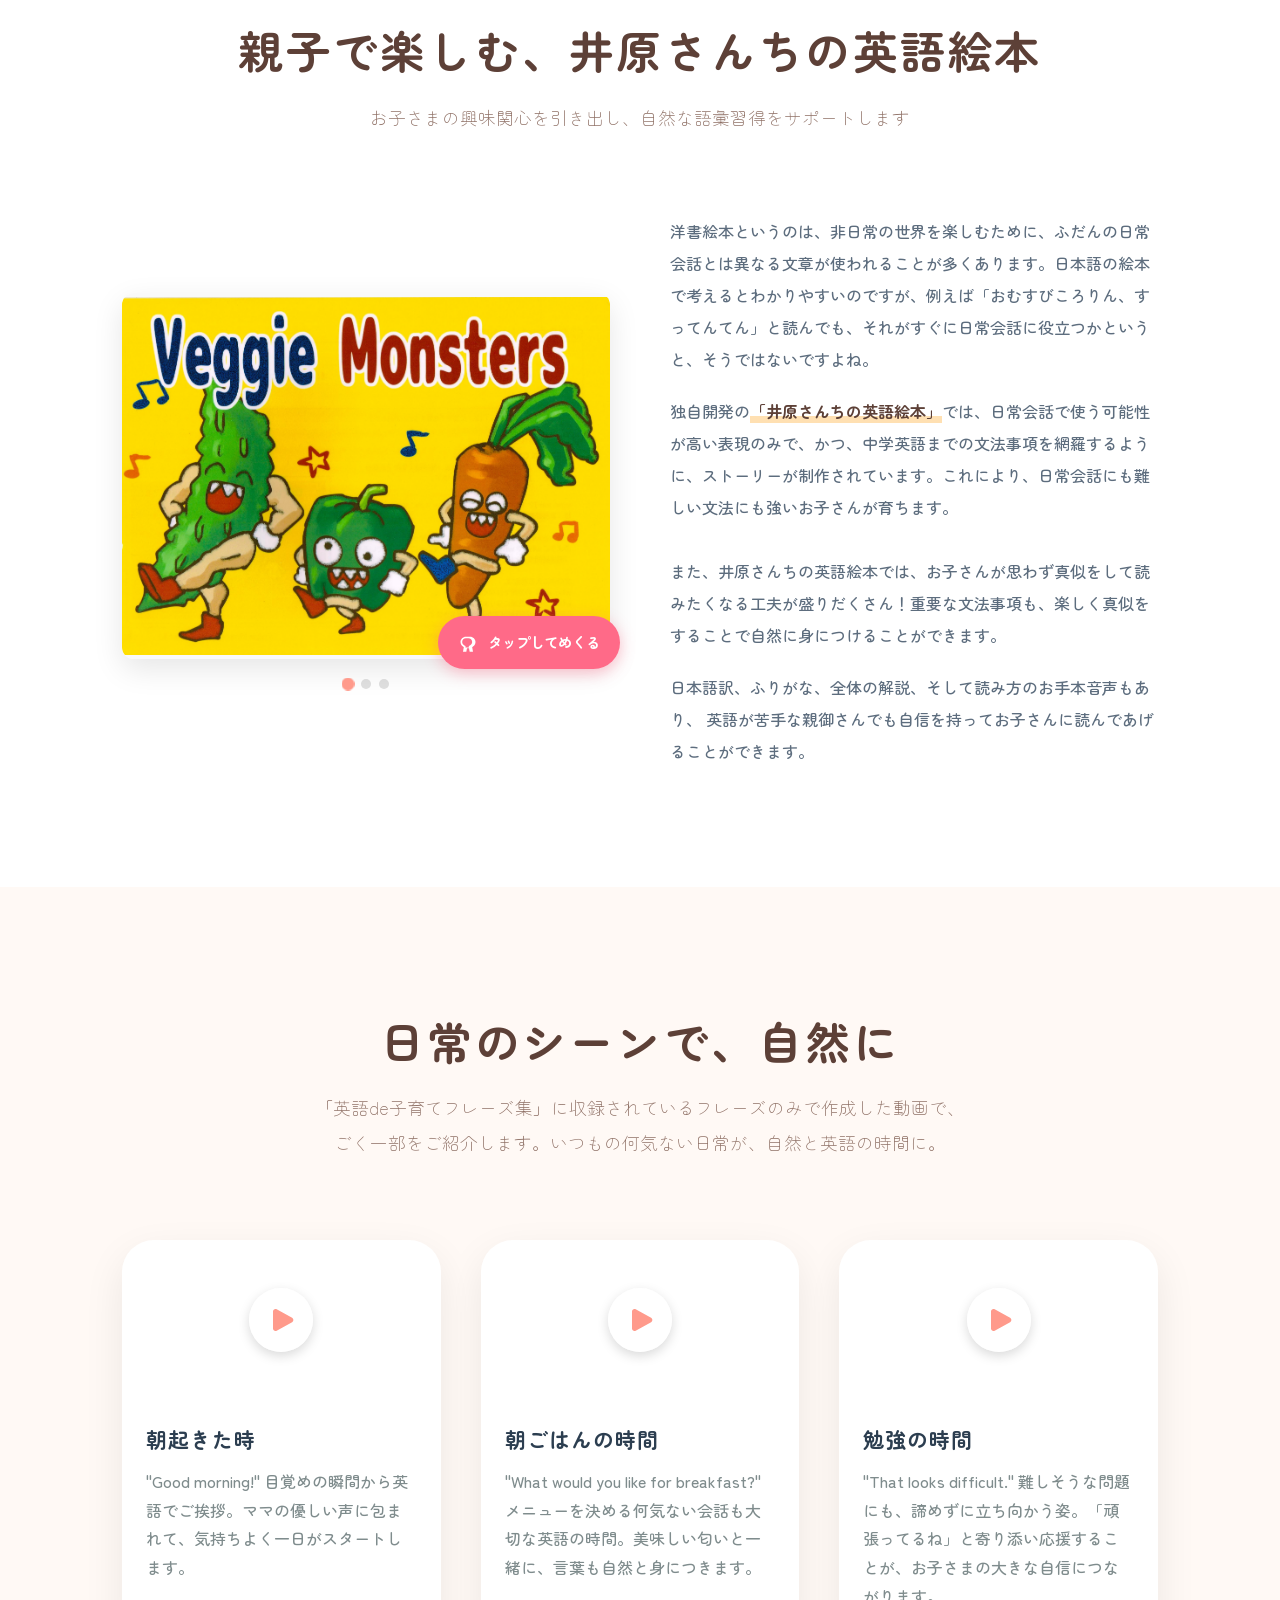
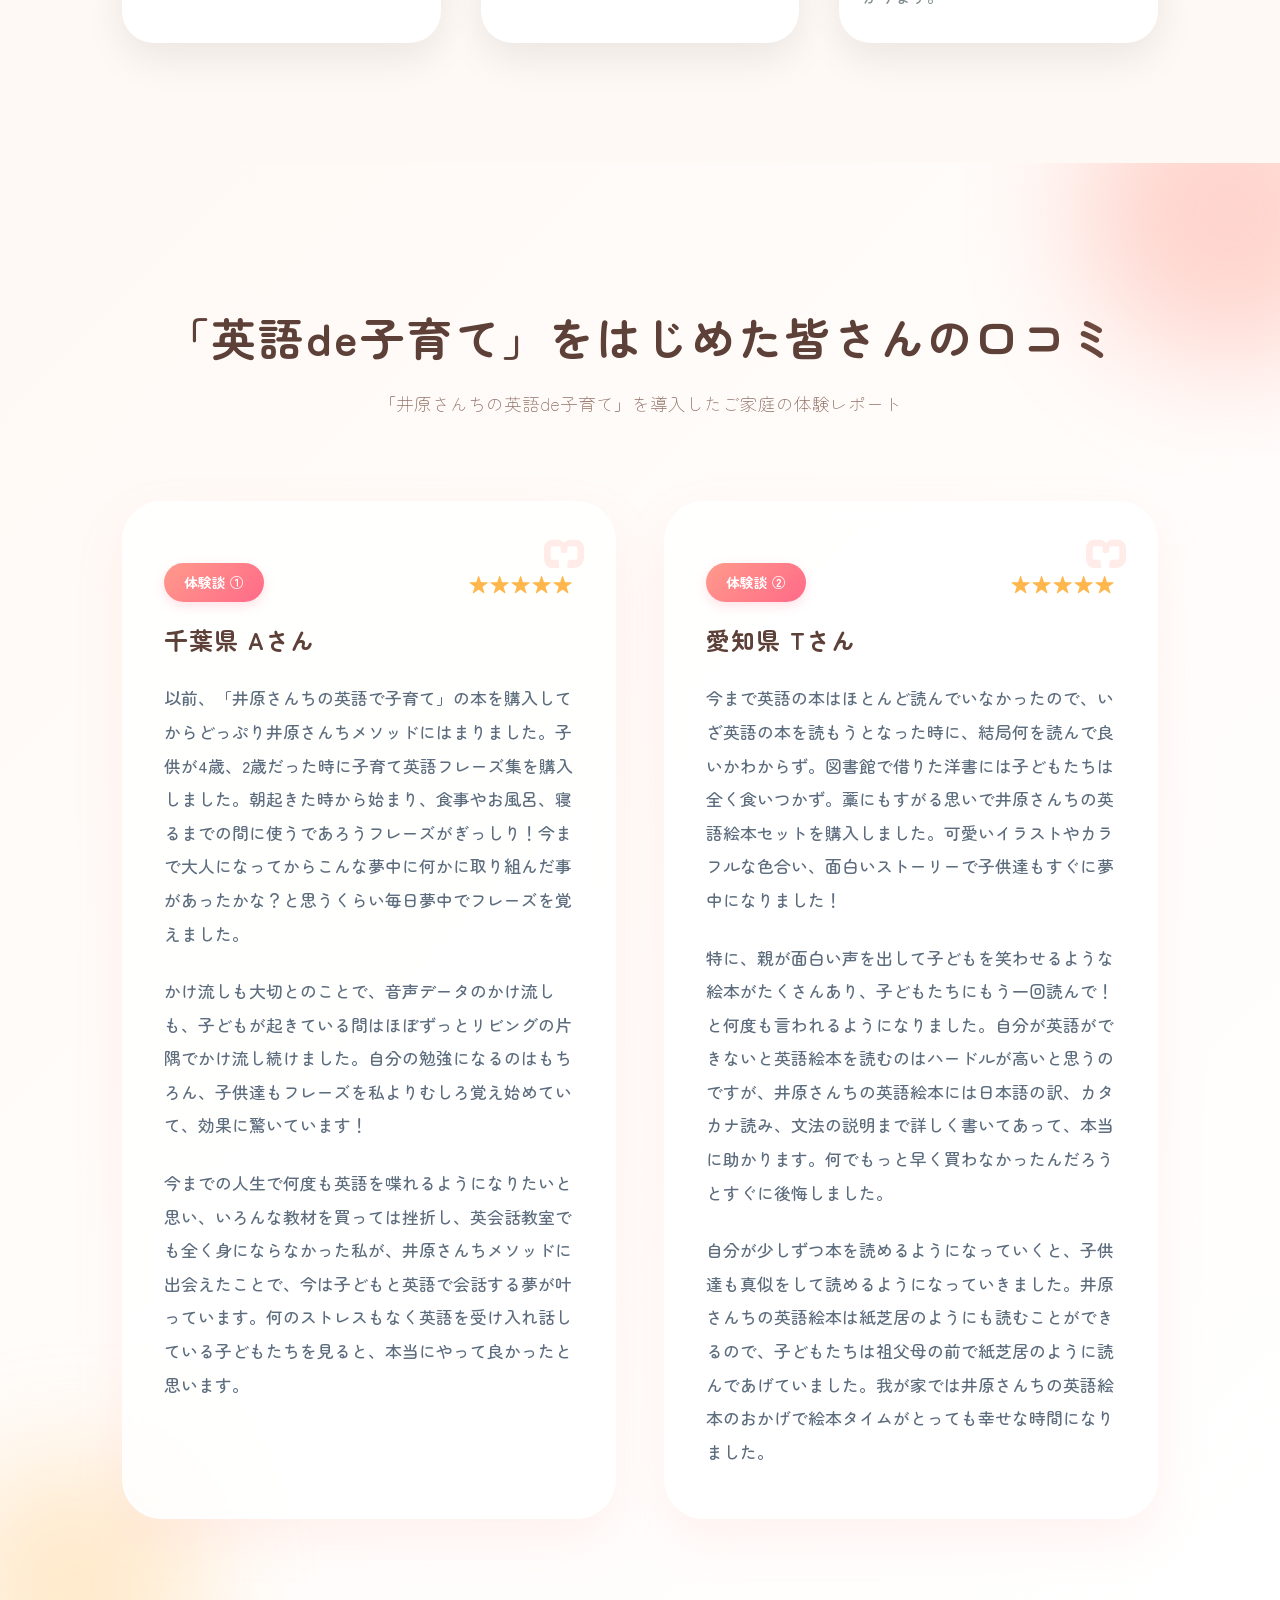
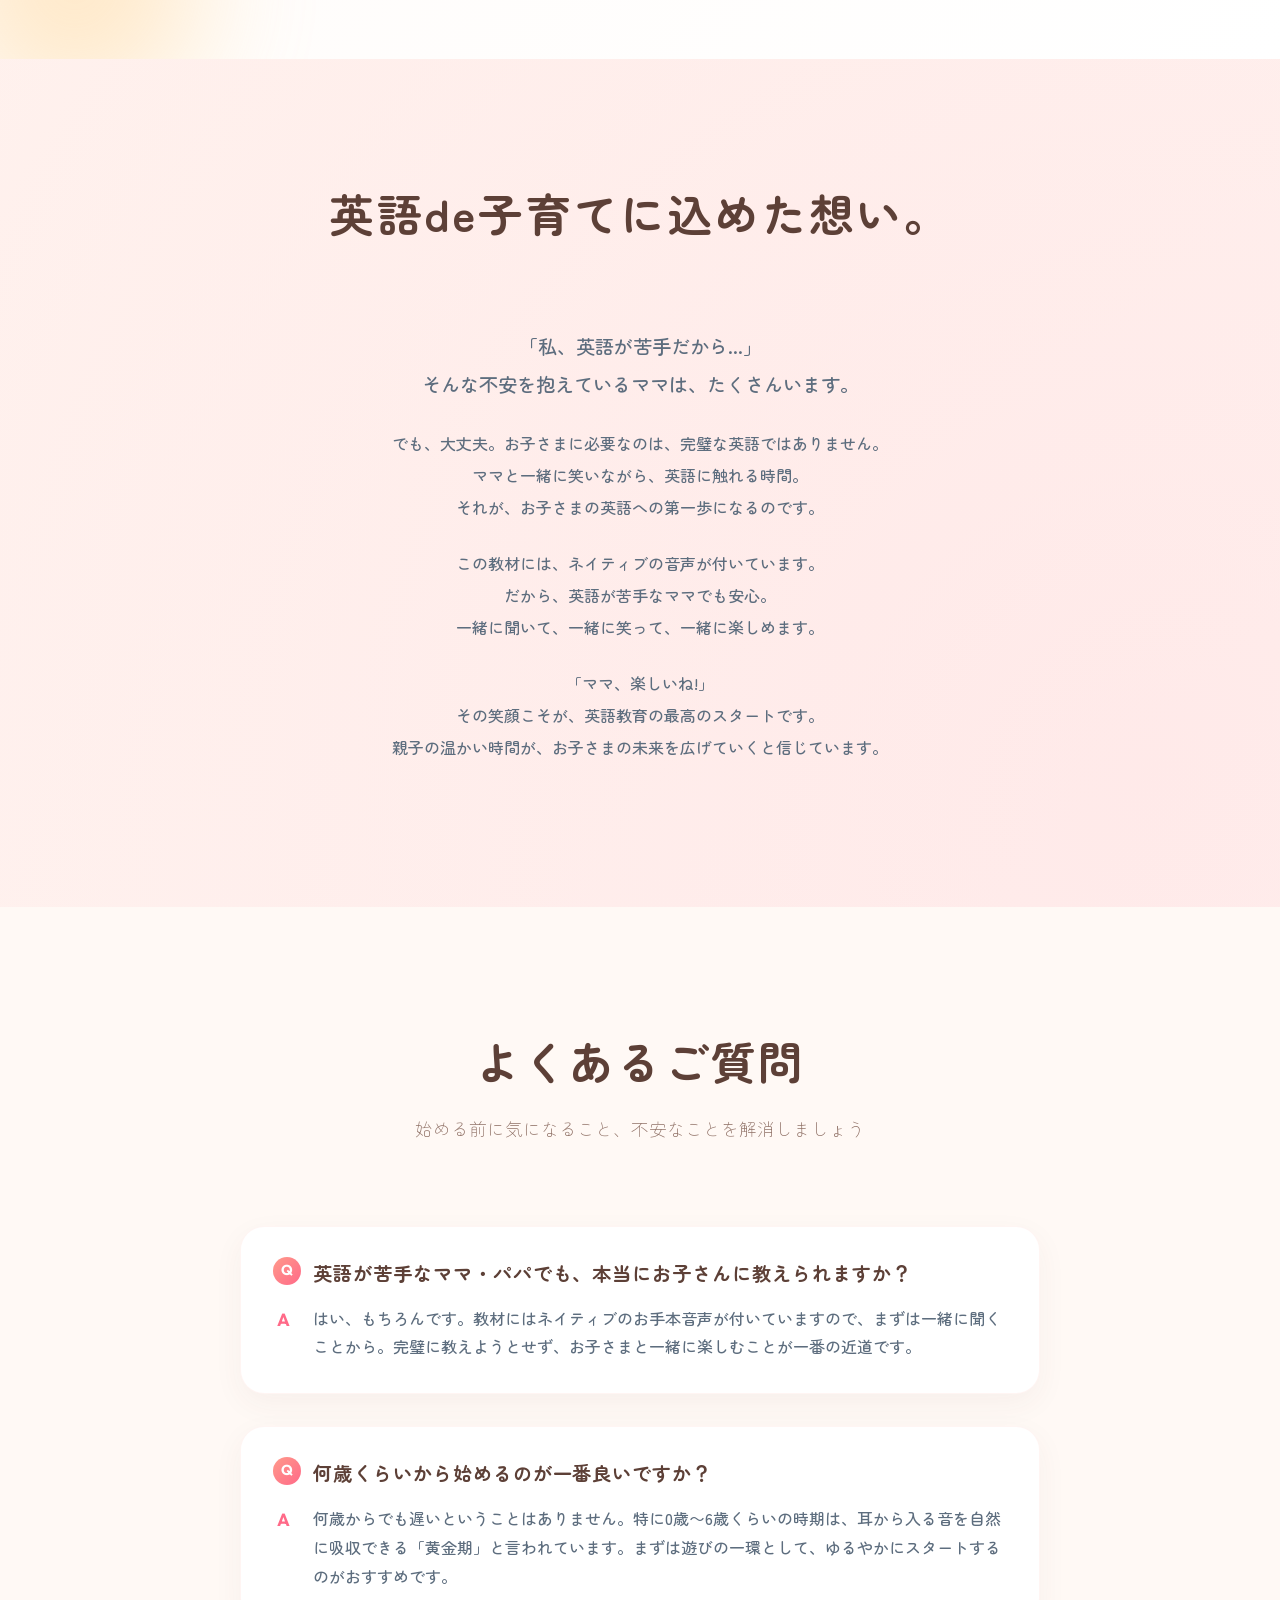
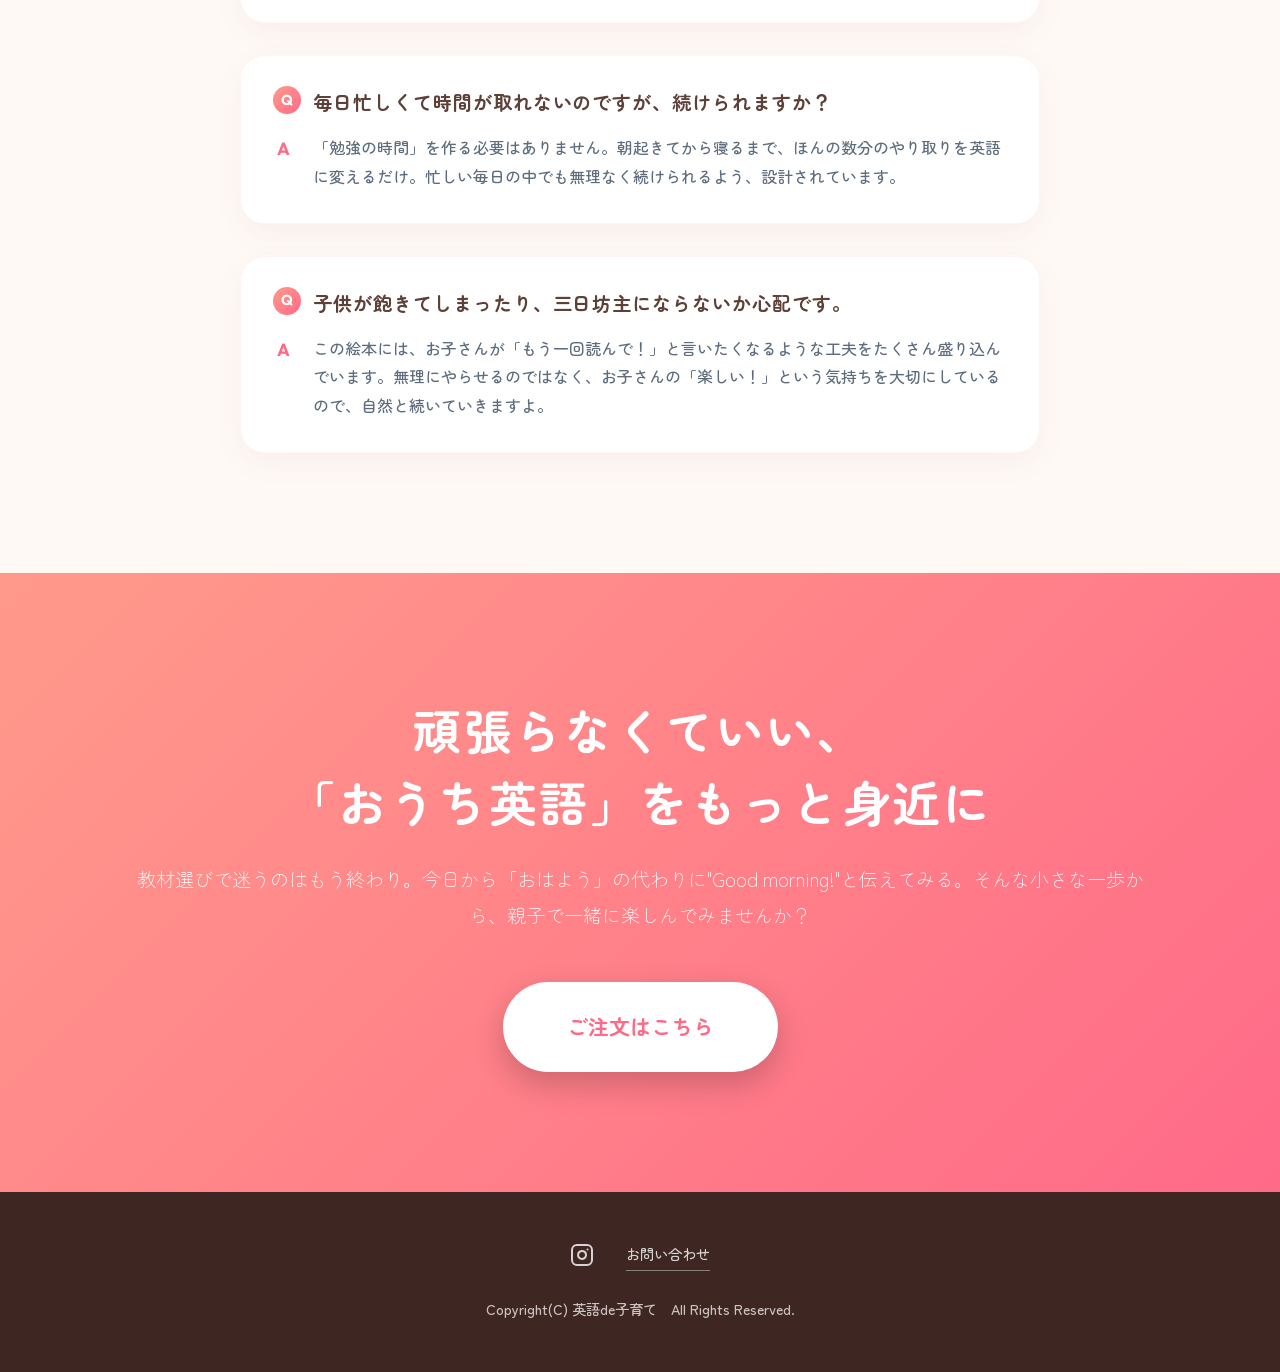
==== commit 71def693: "Add files via upload" ====
--- a/index.html
+++ b/index.html
@@ -6,7 +6,7 @@
     <meta name="viewport" content="width=device-width, initial-scale=1.0">
     <meta name="description"
         content="おうち英語は何から始める？「続かない」とお悩みのママへ。日常会話と中学文法が自然に身につく、親子の笑顔あふれる英語教材。完璧な発音や難しい文法は不要です。今日から無理なく始められる、やさしい英語体験を。">
-    <title>おうち英語は何から始める？続かない悩みを解決する｜井原さんちの英語教材</title>
+    <title>おうち英語は何から始める？続かない悩みを解決する｜井原さんちの英語de子育て</title>
 
     <!-- Google Fonts -->
     <link rel="preconnect" href="https://fonts.googleapis.com">
@@ -35,10 +35,10 @@
         <div class="hero-overlay"></div>
         <div class="hero-content">
             <h1 class="hero-title fade-in">
-                <span style="display: inline-block; white-space: nowrap;">子供の英語は、</span><span
-                    style="display: inline-block; white-space: nowrap;">何から始める？</span><br class="pc-br">
-                <span style="display: inline-block; white-space: nowrap;">「おうち英語」が続かないママのための、</span><span
-                    style="display: inline-block; white-space: nowrap;">笑顔あふれる第一歩。</span>
+                <span style="display: inline-block; white-space: nowrap;">「何から？」を</span><span
+                    style="display: inline-block; white-space: nowrap;">「楽しい！」へ。</span><br class="pc-br">
+                <span style="display: inline-block; white-space: nowrap;">笑顔ではじめる、</span><span
+                    style="display: inline-block; white-space: nowrap;">おうち英語。</span>
             </h1>
             <p class="hero-subtitle fade-in-delay-1">
                 <span style="display: inline-block; white-space: nowrap;">完璧な発音も、</span><span
@@ -58,27 +58,29 @@
     <section id="empathy" class="empathy-section">
         <div class="container">
             <div class="section-header">
-                <h2 class="section-title">なぜ「おうち英語」は続かないのでしょうか？</h2>
+                <h2 class="section-title">こんなお悩みありませんか？</h2>
             </div>
             <div class="empathy-grid">
                 <div class="empathy-card">
                     <div class="empathy-icon">😓</div>
-                    <h3>英語教材を買っても<br class="pc-br">続かない...</h3>
-                    <p>最初は興味を持つけれど、すぐに飽きてしまう。教材が増えるばかりで、結局使わなくなってしまう。</p>
+                    <h3 class="empathy-card-title">「何から始めればいいか分からない」と迷ってしまう</h3>
+                    <p class="empathy-card-text">「何から始めればいいか分からない」というのは、多くのママが最初に感じる壁です。情報が溢れているからこそ、迷ってしまうのは自然なことですよね。
+                    </p>
                 </div>
                 <div class="empathy-card">
                     <div class="empathy-icon">😰</div>
-                    <h3>親が英語が<br class="pc-br">得意じゃない...</h3>
-                    <p>自分の発音に自信がない。どうやって教えたらいいのか分からず、子どもに申し訳ない気持ちに。</p>
+                    <h3 class="empathy-card-title">教材を買っても、なかなか続かない</h3>
+                    <p class="empathy-card-text">せっかく購入した教材が、気がつくと積まれたままに…。毎日の忙しさの中で、新しい習慣を続けるのは本当に大変なこと。自分を責める必要はありません。
+                    </p>
                 </div>
                 <div class="empathy-card">
                     <div class="empathy-icon">⏰</div>
-                    <h3>忙しくて<br class="pc-br">時間がない...</h3>
-                    <p>仕事や家事で毎日がいっぱい。特別な時間を作って英語学習をする余裕がない。</p>
+                    <h3 class="empathy-card-title">自分の英語力で教えられるか不安</h3>
+                    <p class="empathy-card-text">「自分の発音が悪いと、子どもに悪影響かも…」と不安になることもありますよね。でも、完璧な英語を教える必要はないんです。</p>
                 </div>
             </div>
             <div class="empathy-message">
-                <p>英語が苦手でも、時間がなくても、大丈夫。<br>この教材は、そんなママのために生まれました。</p>
+                <p>英語を始めてみたいけれど、続けられるか不安…。<br>そんなお気持ちに寄り添い、無理のない一歩をサポートします。</p>
             </div>
         </div>
     </section>
@@ -87,7 +89,7 @@
     <section id="features" class="features-section">
         <div class="container">
             <div class="section-header">
-                <h2 class="section-title">毎日の「当たり前」を英語に変える、3つのアプローチ</h2>
+                <h2 class="section-title">日常を英語に変える、3つのやさしい工夫</h2>
                 <p class="section-subtitle">特別な時間は不要。日常に溶け込む、やさしい英語体験</p>
             </div>
             <div class="features-content">
@@ -97,8 +99,8 @@
                     </div>
                     <div class="feature-text">
                         <div class="feature-number">01</div>
-                        <h3>絵本 × 英語フレーズ</h3>
-                        <p>美しいイラストと一緒に、日常で使える英語フレーズを学べます。絵本を読むように、自然に英語に触れられます。</p>
+                        <h3 class="empathy-card-title">絵本と英語フレーズを組み合わせた、親しみやすい教材</h3>
+                        <p>美しいデザインと日常フレーズがセットに。特別な準備は不要です。親御さんも一緒に楽しむことで、お子さまはもっと英語を好きになります。</p>
                     </div>
                 </div>
                 <div class="feature-item reverse">
@@ -107,8 +109,8 @@
                     </div>
                     <div class="feature-text">
                         <div class="feature-number">02</div>
-                        <h3>ネイティブ音声付き</h3>
-                        <p>すべてのフレーズにネイティブスピーカーの音声が付いています。親が英語が苦手でも、正しい発音で学べます。</p>
+                        <h3 class="empathy-card-title">ネイティブのお手本を聞き流せる、音声ガイドの完備</h3>
+                        <p>正確な発音は、プロの音声にお任せください。完璧を求めず、まずは一緒に音声を聞いてみることから始めませんか？</p>
                     </div>
                 </div>
                 <div class="feature-item">
@@ -117,9 +119,9 @@
                             alt="家族の時間">
                     </div>
                     <div class="feature-text">
-                        <div class="number">03</div>
-                        <h3>日常に溶け込む設計</h3>
-                        <p>朝の挨拶、食事の時間、お風呂、寝る前...。特別な時間を作らなくても、毎日の生活の中で自然に使えます。</p>
+                        <div class="feature-number">03</div>
+                        <h3 class="empathy-card-title">毎日の生活ルーチンに取り入れやすい、使いやすさの工夫</h3>
+                        <p>朝の挨拶、お着替え、お風呂の時間…。いつもの何気ないやりとりを英語にするだけ。頑張らなくていい、新しい日常が始まります。</p>
                     </div>
                 </div>
             </div>
@@ -130,7 +132,7 @@
     <section id="benefits" class="benefits-section">
         <div class="container">
             <div class="section-header">
-                <h2 class="section-title">「勉強しなさい」と言わなくて済む、おうち英語で変わる3つのこと</h2>
+                <h2 class="section-title">おうち英語の習慣化で変わる、親子のコミュニケーションと子供の成長</h2>
             </div>
             <div class="benefits-grid">
                 <div class="benefit-card">
@@ -141,8 +143,8 @@
                                 stroke-linejoin="round" />
                         </svg>
                     </div>
-                    <h3>英語が「勉強」じゃなくなる</h3>
-                    <p>机に向かう勉強ではなく、遊びの延長として英語に触れられます。お子さまが自然と英語を楽しめるようになります。</p>
+                    <h3 class="empathy-card-title">遊びの延長で英語を覚え、学習への苦手意識をなくす</h3>
+                    <p>勉強としてではなく、毎日の楽しい「遊び」として英語が定着。お子さまのペースで、ゆっくりと言葉を育めます。</p>
                 </div>
                 <div class="benefit-card">
                     <div class="benefit-icon">
@@ -153,8 +155,8 @@
                             <circle cx="30" cy="30" r="3" fill="#FFCC80" />
                         </svg>
                     </div>
-                    <h3>親子の会話が増える</h3>
-                    <p>一緒に絵本を見たり、フレーズを言い合ったり。英語を通じて、親子のコミュニケーションが自然と増えていきます。</p>
+                    <h3 class="empathy-card-title">絵本やフレーズを通じた、親子の新しい会話のきっかけ</h3>
+                    <p>一緒に笑ったり、発見したり。英語を介したやりとりが、親子の絆をもっと深めるきっかけになります。</p>
                 </div>
                 <div class="benefit-card">
                     <div class="benefit-icon">
@@ -163,8 +165,8 @@
                             <path d="M30 18V30L38 34" stroke="#FFAB91" stroke-width="2" stroke-linecap="round" />
                         </svg>
                     </div>
-                    <h3>英語への抵抗感がなくなる</h3>
-                    <p>小さい頃から英語に触れることで、英語を特別なものではなく、日常の一部として受け入れられるようになります。</p>
+                    <h3 class="empathy-card-title">言葉や世界への興味を広げ、英語を好きになる心が育つ</h3>
+                    <p>「英語は特別なもの」という意識なく育つことで、将来、世界がぐっと身近に感じられるようになります。</p>
                 </div>
             </div>
         </div>
@@ -174,8 +176,8 @@
     <section id="picture-book" class="picture-book-section">
         <div class="container">
             <div class="section-header">
-                <h2 class="section-title">井原さんちの英語絵本</h2>
-                <p class="section-subtitle">日常会話と中学文法が自然に身につく、魔法の絵本</p>
+                <h2 class="section-title">親子で楽しむ、井原さんちの英語絵本</h2>
+                <p class="section-subtitle">お子さまの興味関心を引き出し、自然な語彙習得をサポートします</p>
             </div>
             <div class="picture-book-content">
                 <div class="book-container-wrapper">
@@ -283,8 +285,8 @@
         <div class="testimonials-decoration deco-2"></div>
         <div class="container">
             <div class="section-header">
-                <h2 class="section-title">みんなの口コミ・体験談</h2>
-                <p class="section-subtitle">「英語de子育て」を実際に体験された皆さまの声</p>
+                <h2 class="section-title">「英語de子育て」をはじめた皆さんの口コミ</h2>
+                <p class="section-subtitle">「井原さんちの英語de子育て」を導入したご家庭の体験レポート</p>
             </div>
             <div class="testimonials-grid">
                 <div class="testimonial-card scroll-fade-in">
@@ -346,7 +348,9 @@
         <div class="container">
             <div class="message-content">
                 <div class="message-text">
-                    <h2>私たちの想い</h2>
+                    <div class="section-header">
+                        <h2 class="section-title">英語de子育てに込めた想い。</h2>
+                    </div>
                     <p class="message-intro">
                         「私、英語が苦手だから...」<br class="pc-br">
                         そんな不安を抱えているママは、たくさんいます。
@@ -376,29 +380,29 @@
         <div class="container">
             <div class="section-header">
                 <h2 class="section-title">よくあるご質問</h2>
-                <p class="section-subtitle">おうち英語を始める前に、気になることを解消しましょう</p>
+                <p class="section-subtitle">始める前に気になること、不安なことを解消しましょう</p>
             </div>
             <div class="faq-grid">
                 <div class="faq-item">
-                    <h3 class="faq-question">英語が苦手な親でも大丈夫ですか？</h3>
+                    <h3 class="faq-question">英語が苦手なママ・パパでも、本当にお子さんに教えられますか？</h3>
                     <p class="faq-answer">
-                        はい、もちろん大丈夫です。すべての教材にネイティブスピーカーによる「お手本音声」が付いています。正しい発音を一緒に聞きながら、お子さまと一緒に楽しむことから始めてください。</p>
+                        はい、もちろんです。教材にはネイティブのお手本音声が付いていますので、まずは一緒に聞くことから。完璧に教えようとせず、お子さまと一緒に楽しむことが一番の近道です。</p>
                 </div>
                 <div class="faq-item">
-                    <h3 class="faq-question">何歳から始めるのがおすすめですか？</h3>
+                    <h3 class="faq-question">何歳くらいから始めるのが一番良いですか？</h3>
                     <p class="faq-answer">
-                        何歳からでも遅すぎることはありませんが、言葉の土台ができる0歳〜6歳の幼児期は、耳が非常に良く、英語を音として吸収しやすい黄金期です。まずは「英語＝楽しい」という体験からスタートしましょう。
+                        何歳からでも遅いということはありません。特に0歳〜6歳くらいの時期は、耳から入る音を自然に吸収できる「黄金期」と言われています。まずは遊びの一環として、ゆるやかにスタートするのがおすすめです。
                     </p>
                 </div>
                 <div class="faq-item">
-                    <h3 class="faq-question">毎日どれくらいの時間が必要ですか？</h3>
+                    <h3 class="faq-question">毎日忙しくて時間が取れないのですが、続けられますか？</h3>
                     <p class="faq-answer">
-                        「勉強の時間」を確保する必要はありません。朝の挨拶やお着替えなど、1回5分程度の「日常のワンシーン」を英語にするだけで十分です。細く長く続けることが、一番の近道です。</p>
+                        「勉強の時間」を作る必要はありません。朝起きてから寝るまで、ほんの数分のやり取りを英語に変えるだけ。忙しい毎日の中でも無理なく続けられるよう、設計されています。</p>
                 </div>
                 <div class="faq-item">
-                    <h3 class="faq-question">本当に三日坊主になりませんか？</h3>
+                    <h3 class="faq-question">子供が飽きてしまったり、三日坊主にならないか心配です。</h3>
                     <p class="faq-answer">
-                        「井原さんちの英語絵本」は、お子さま自身が「もう一回読んで！」と興味を持つ工夫が満載です。親が無理にやらせるのではなく、お子さまの好奇心を味方にすることで、自然と継続できる設計になっています。
+                        この絵本には、お子さんが「もう一回読んで！」と言いたくなるような工夫をたくさん盛り込んでいます。無理にやらせるのではなく、お子さんの「楽しい！」という気持ちを大切にしているので、自然と続いていきますよ。
                     </p>
                 </div>
             </div>
@@ -409,8 +413,8 @@
     <section id="cta" class="cta-section">
         <div class="container">
             <div class="cta-content">
-                <h2>今日から始める、<br class="pc-br">「おうち英語」が楽しくなる第一歩</h2>
-                <p>教材選びで迷うのは終わり。今日から「おはよう」の代わりに"Good morning!"と言ってみませんか？<br class="pc-br">小さな一歩が、お子さまの輝く未来へとつながります。</p>
+                <h2>頑張らなくていい、<br class="pc-br">「おうち英語」をもっと身近に</h2>
+                <p>教材選びで迷うのはもう終わり。今日から「おはよう」の代わりに"Good morning!"と伝えてみる。そんな小さな一歩から、親子で一緒に楽しんでみませんか？</p>
                 <a href="https://eigokosodate.base.ec/" class="cta-button-large" target="_blank"
                     rel="noopener noreferrer">ご注文はこちら</a>
             </div>
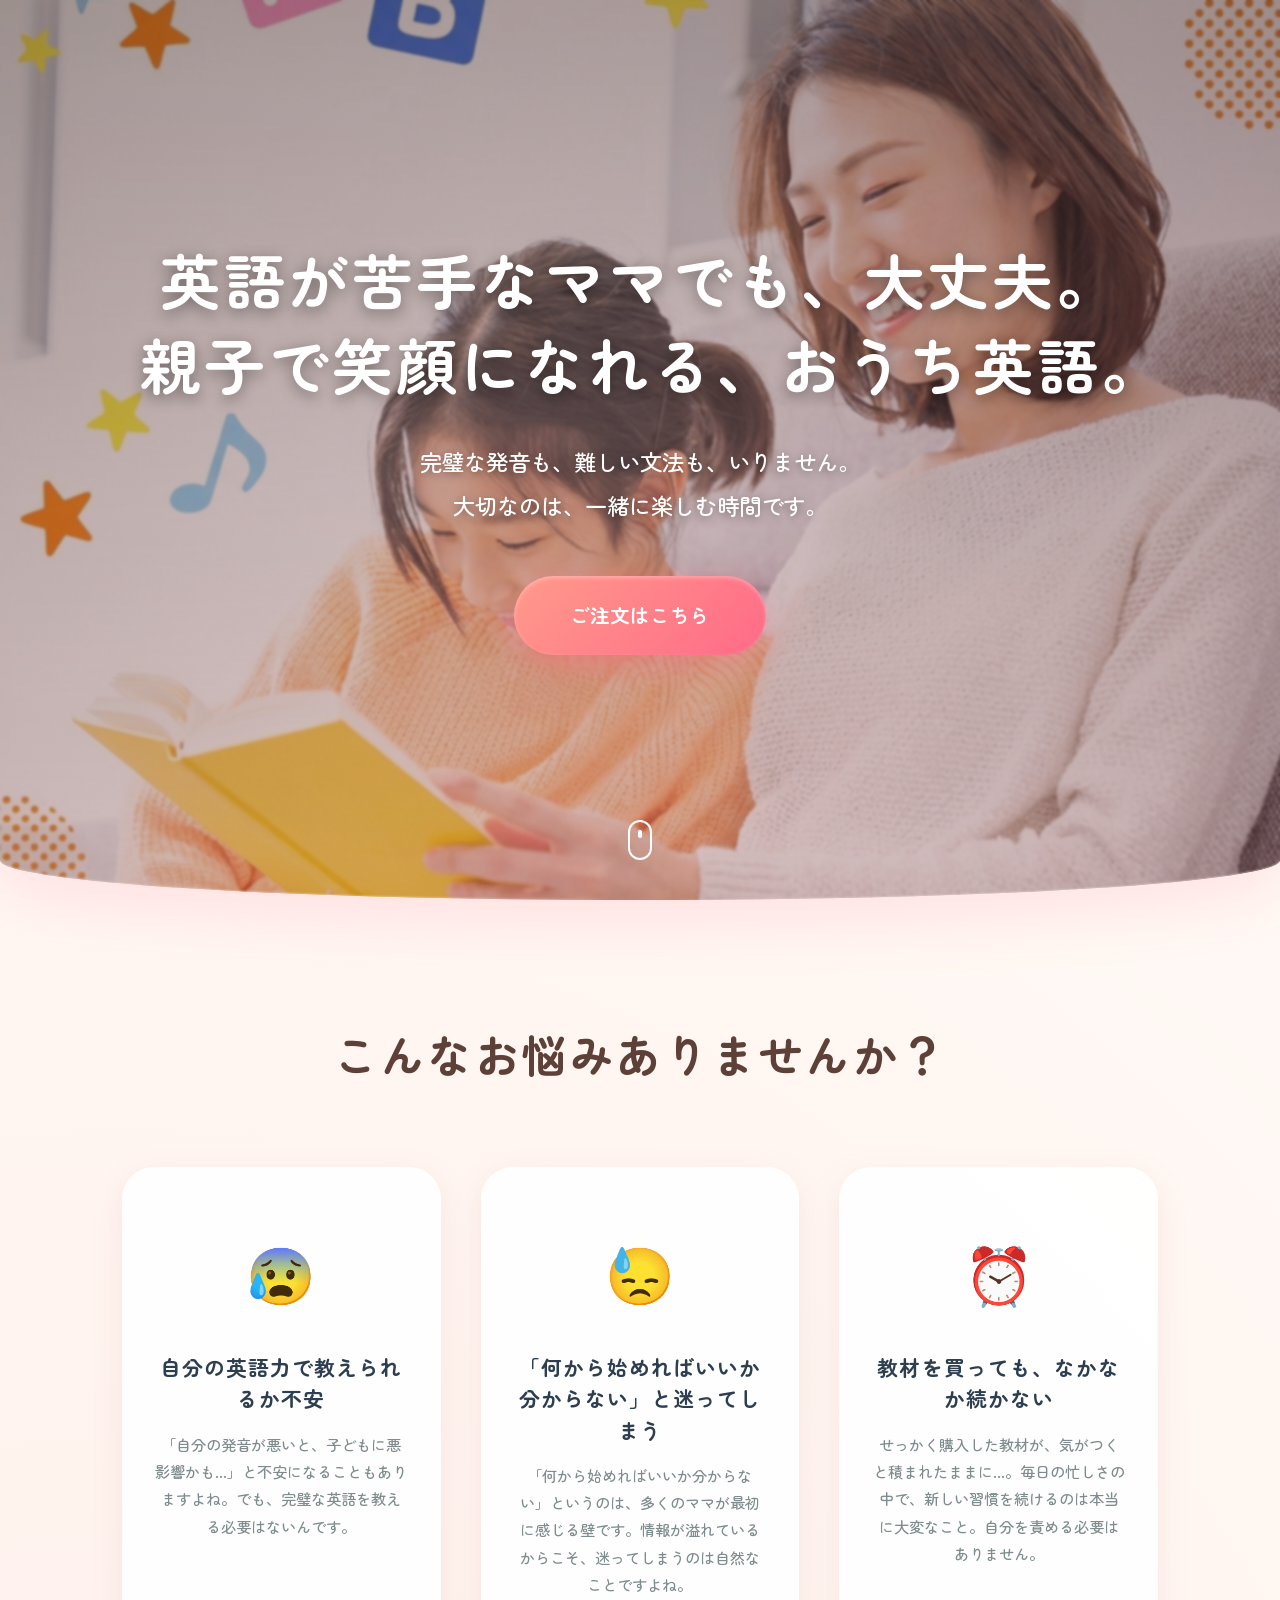
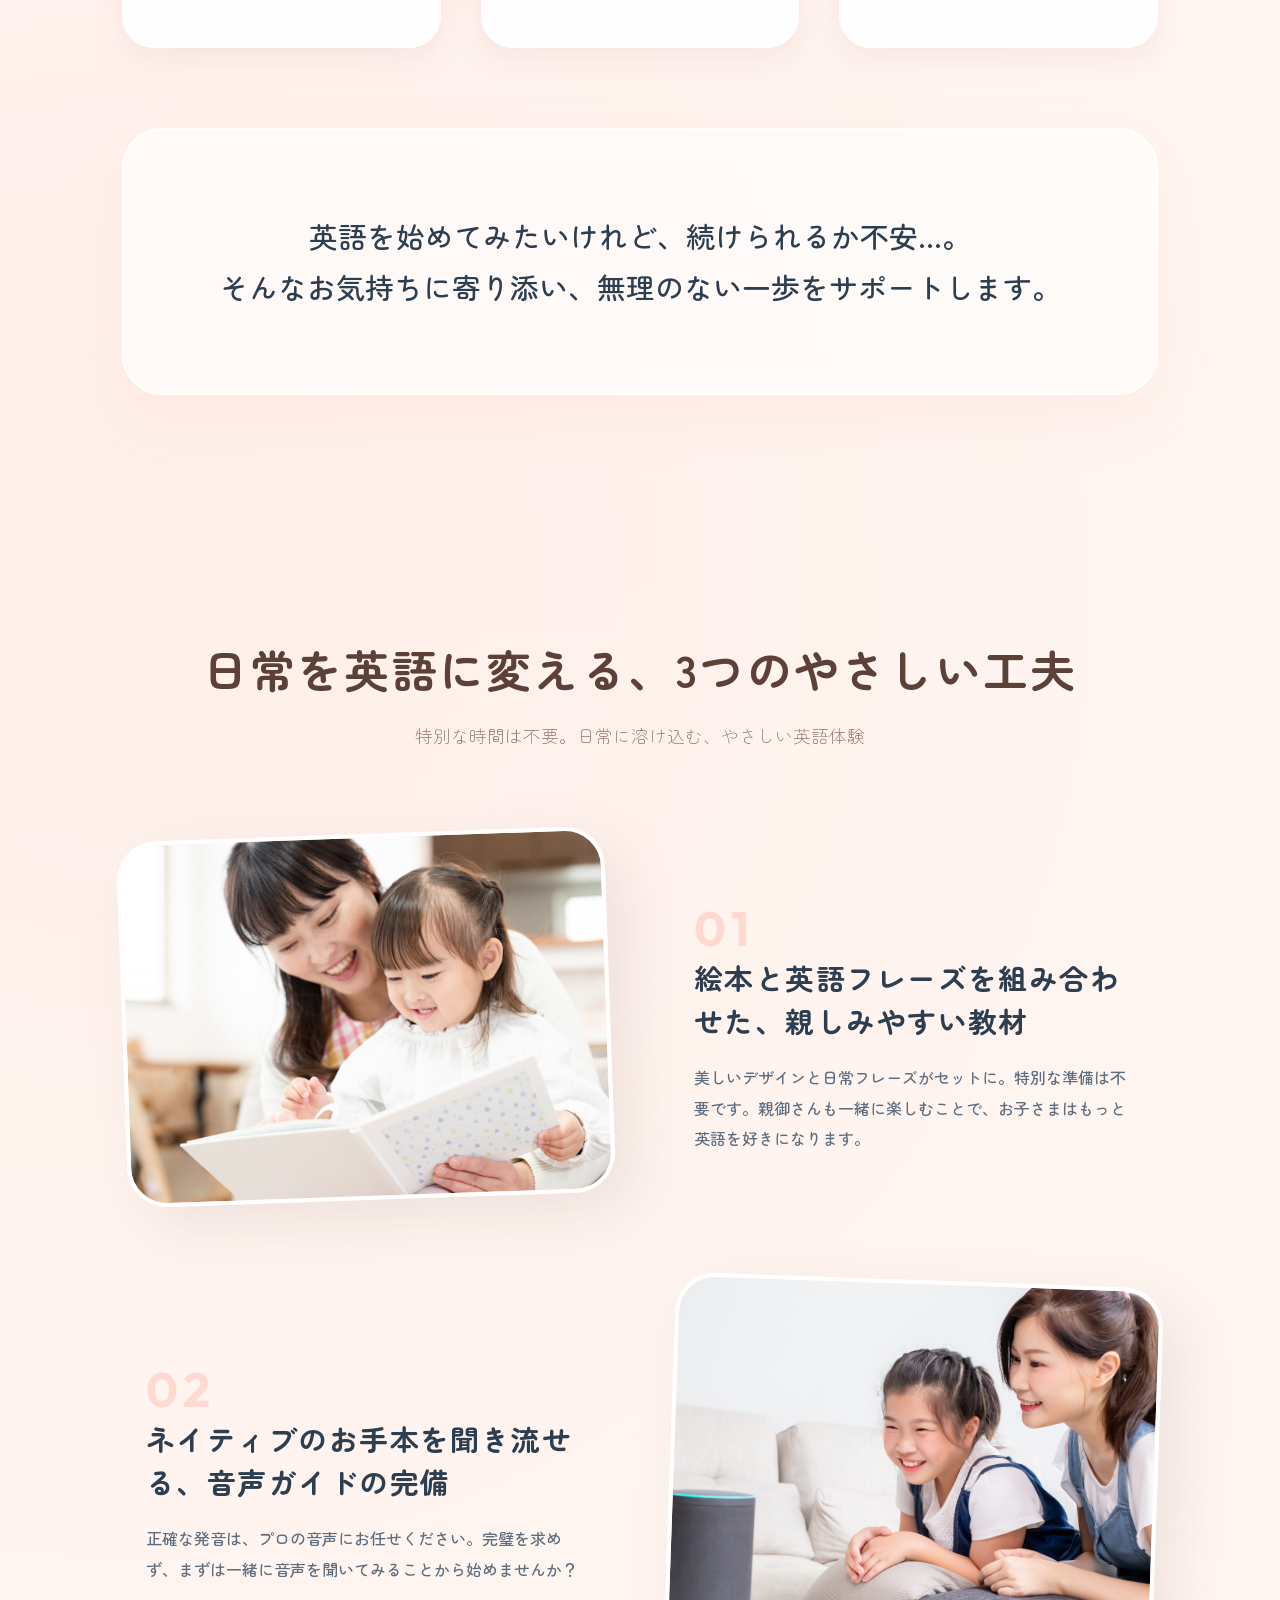
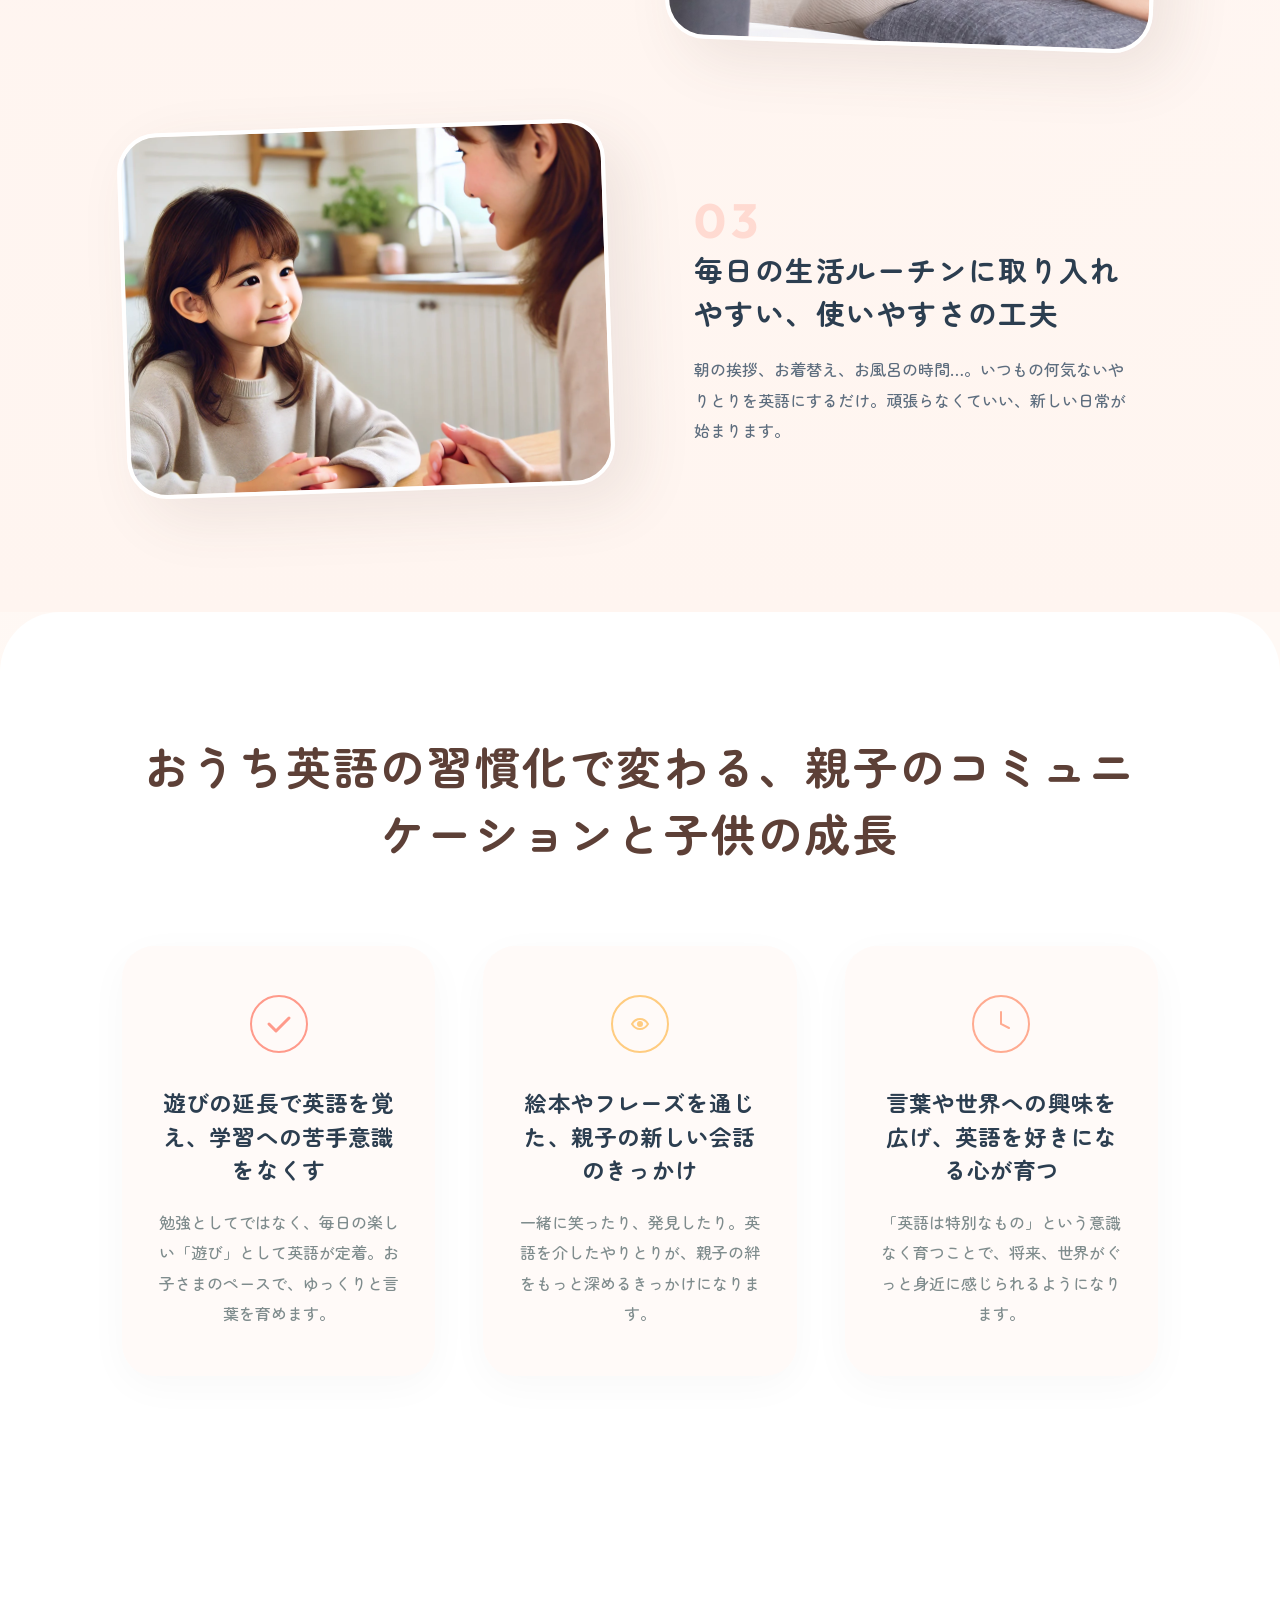
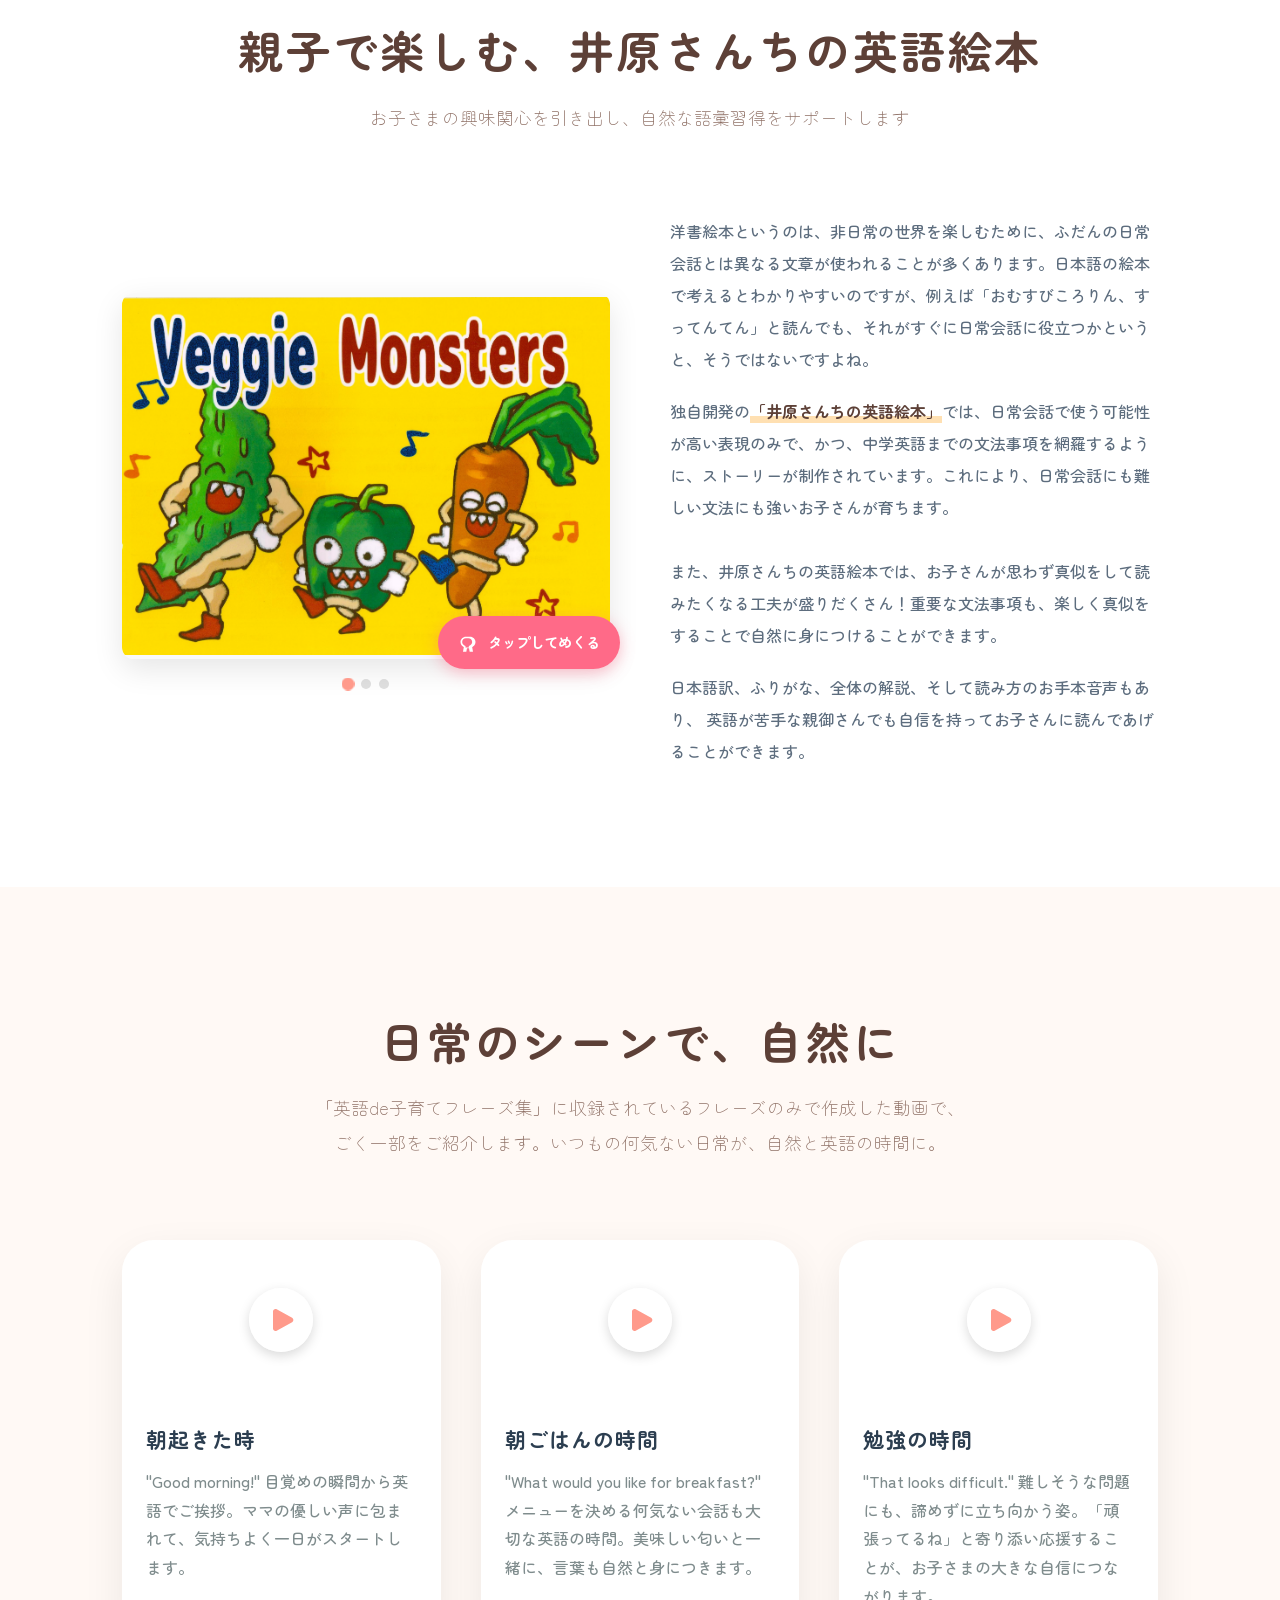
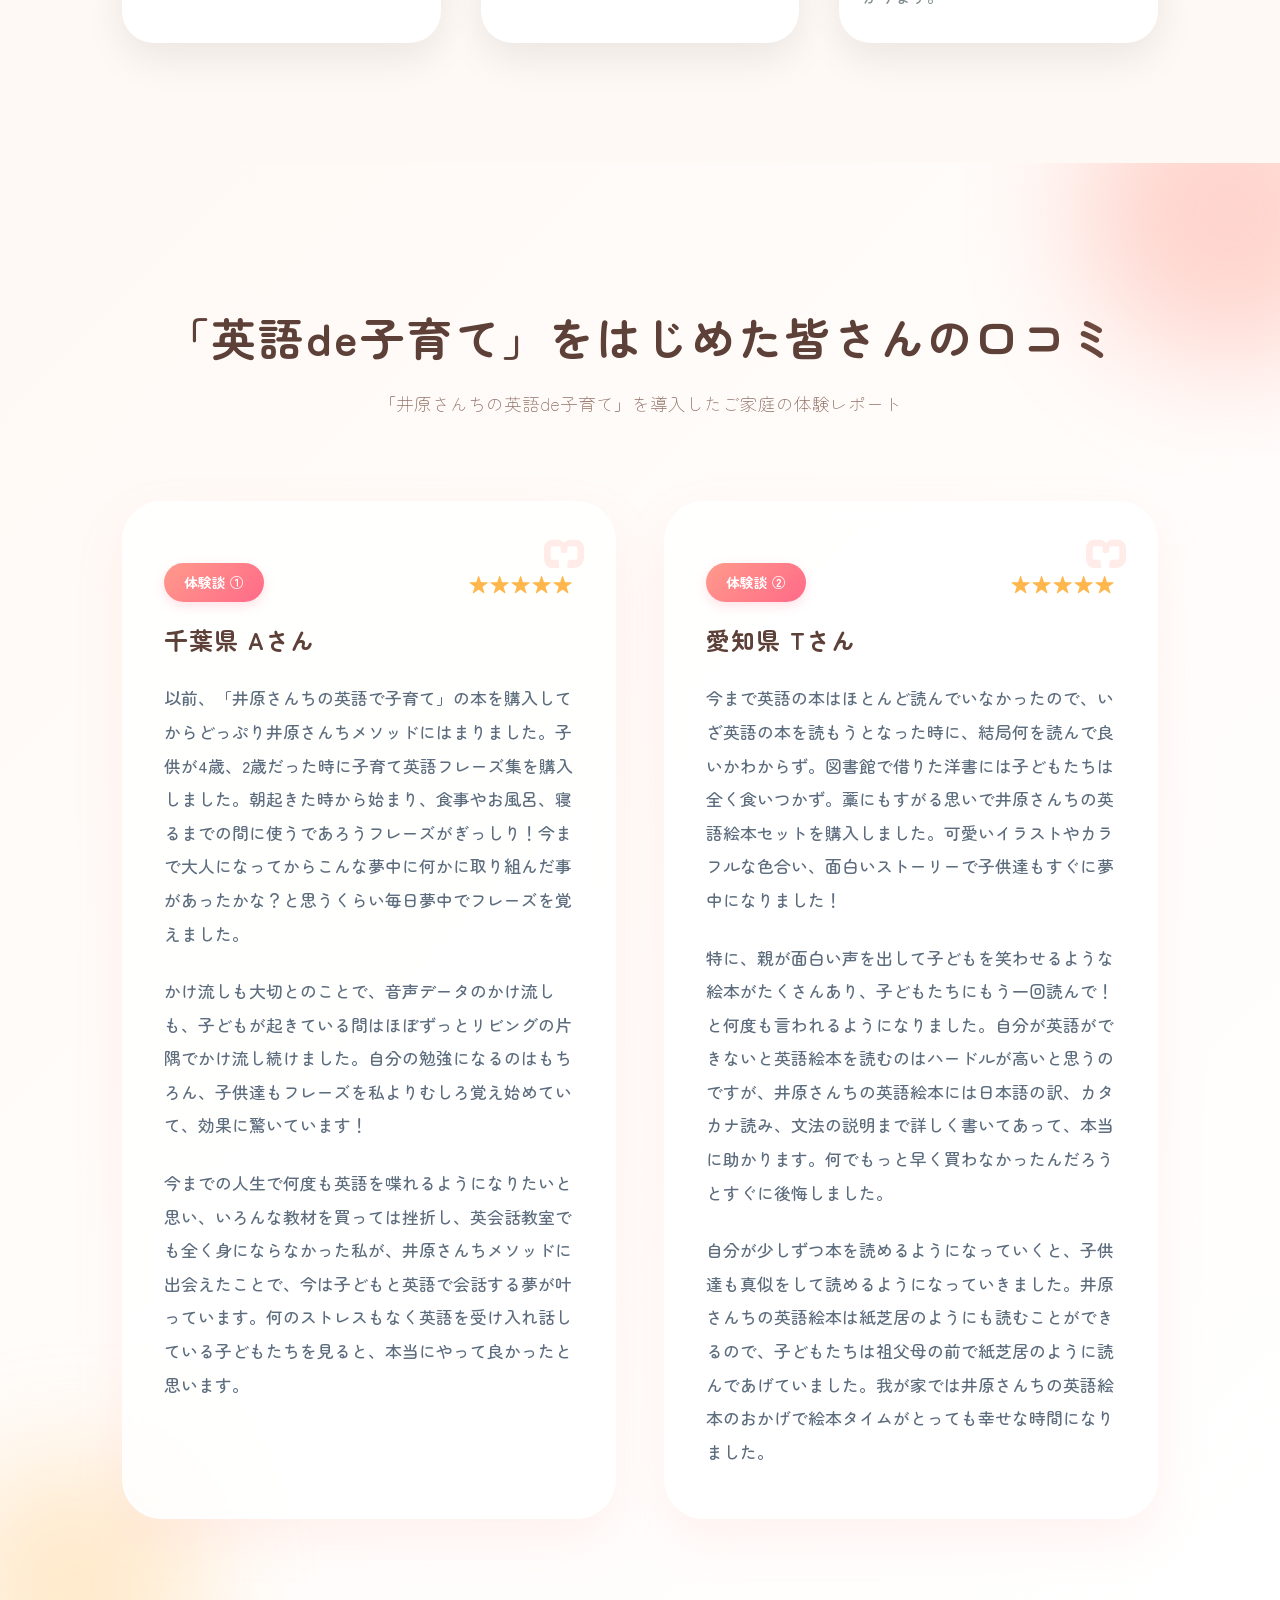
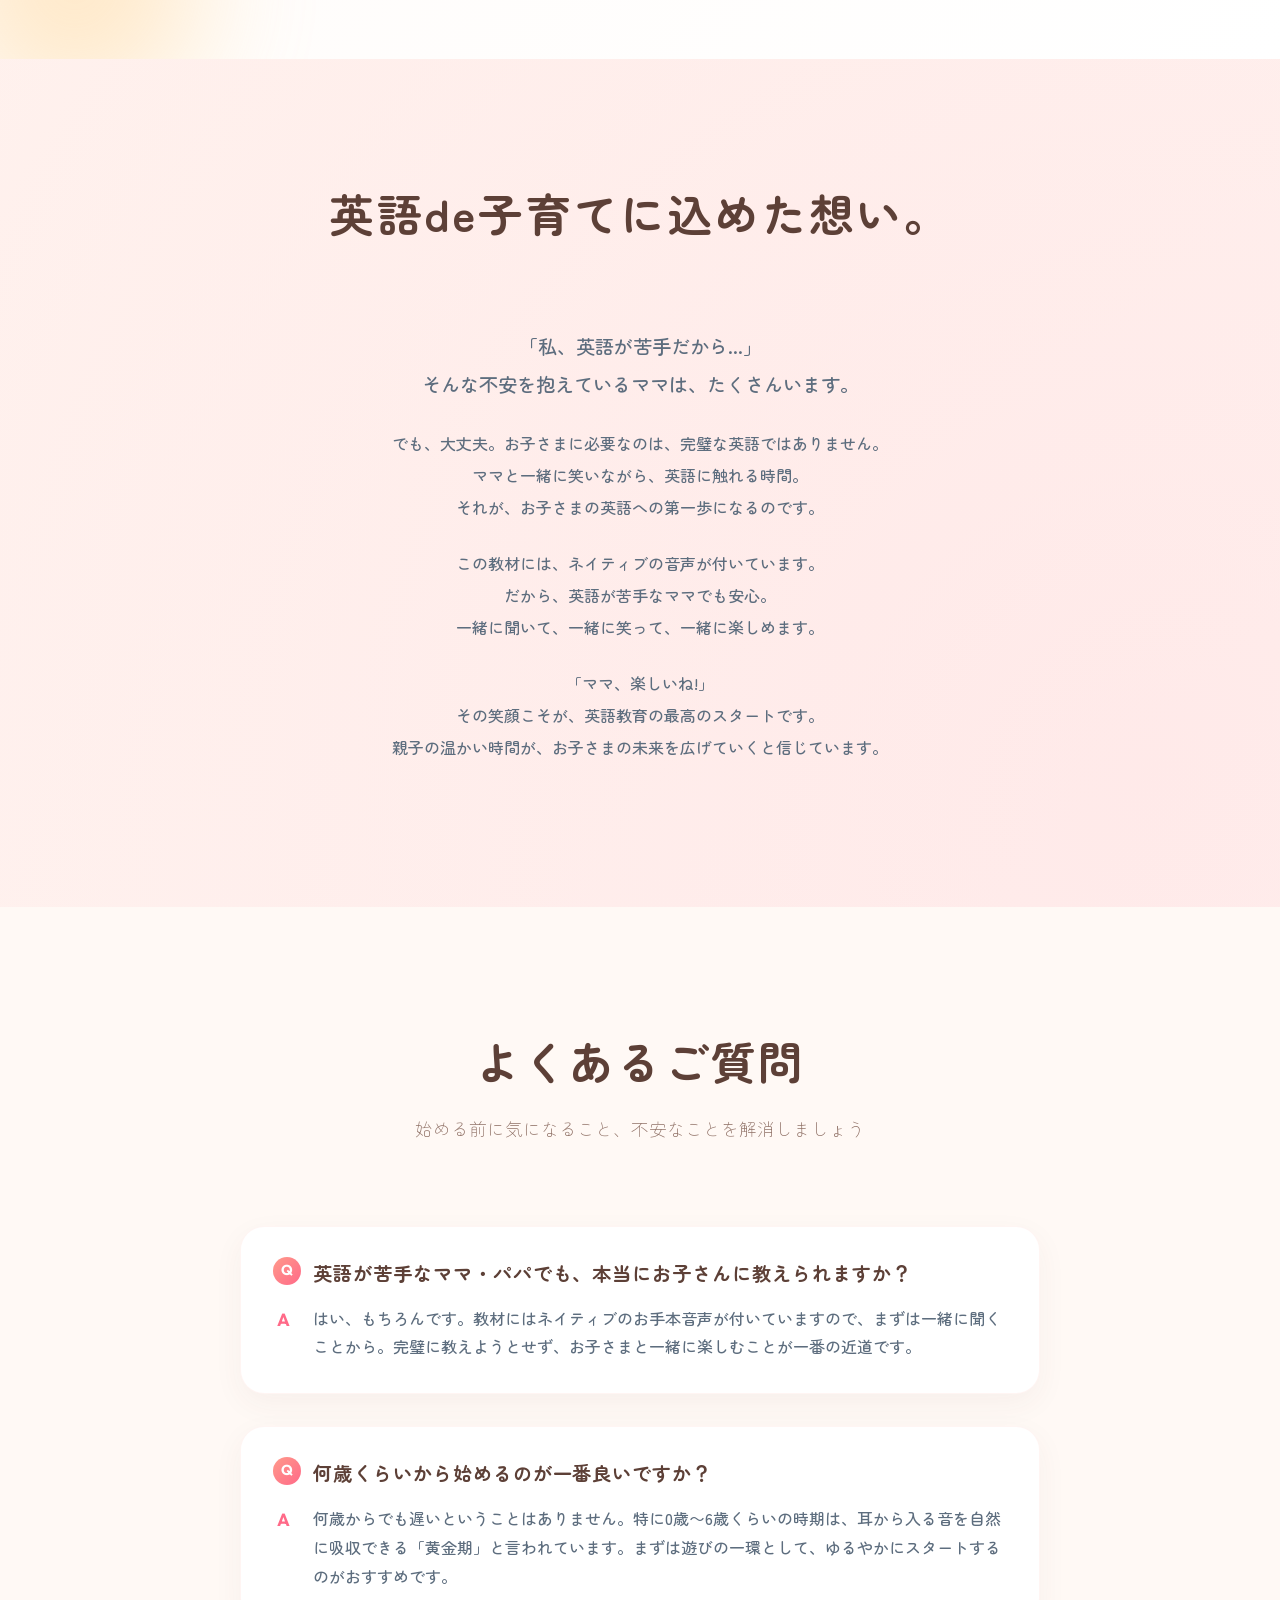
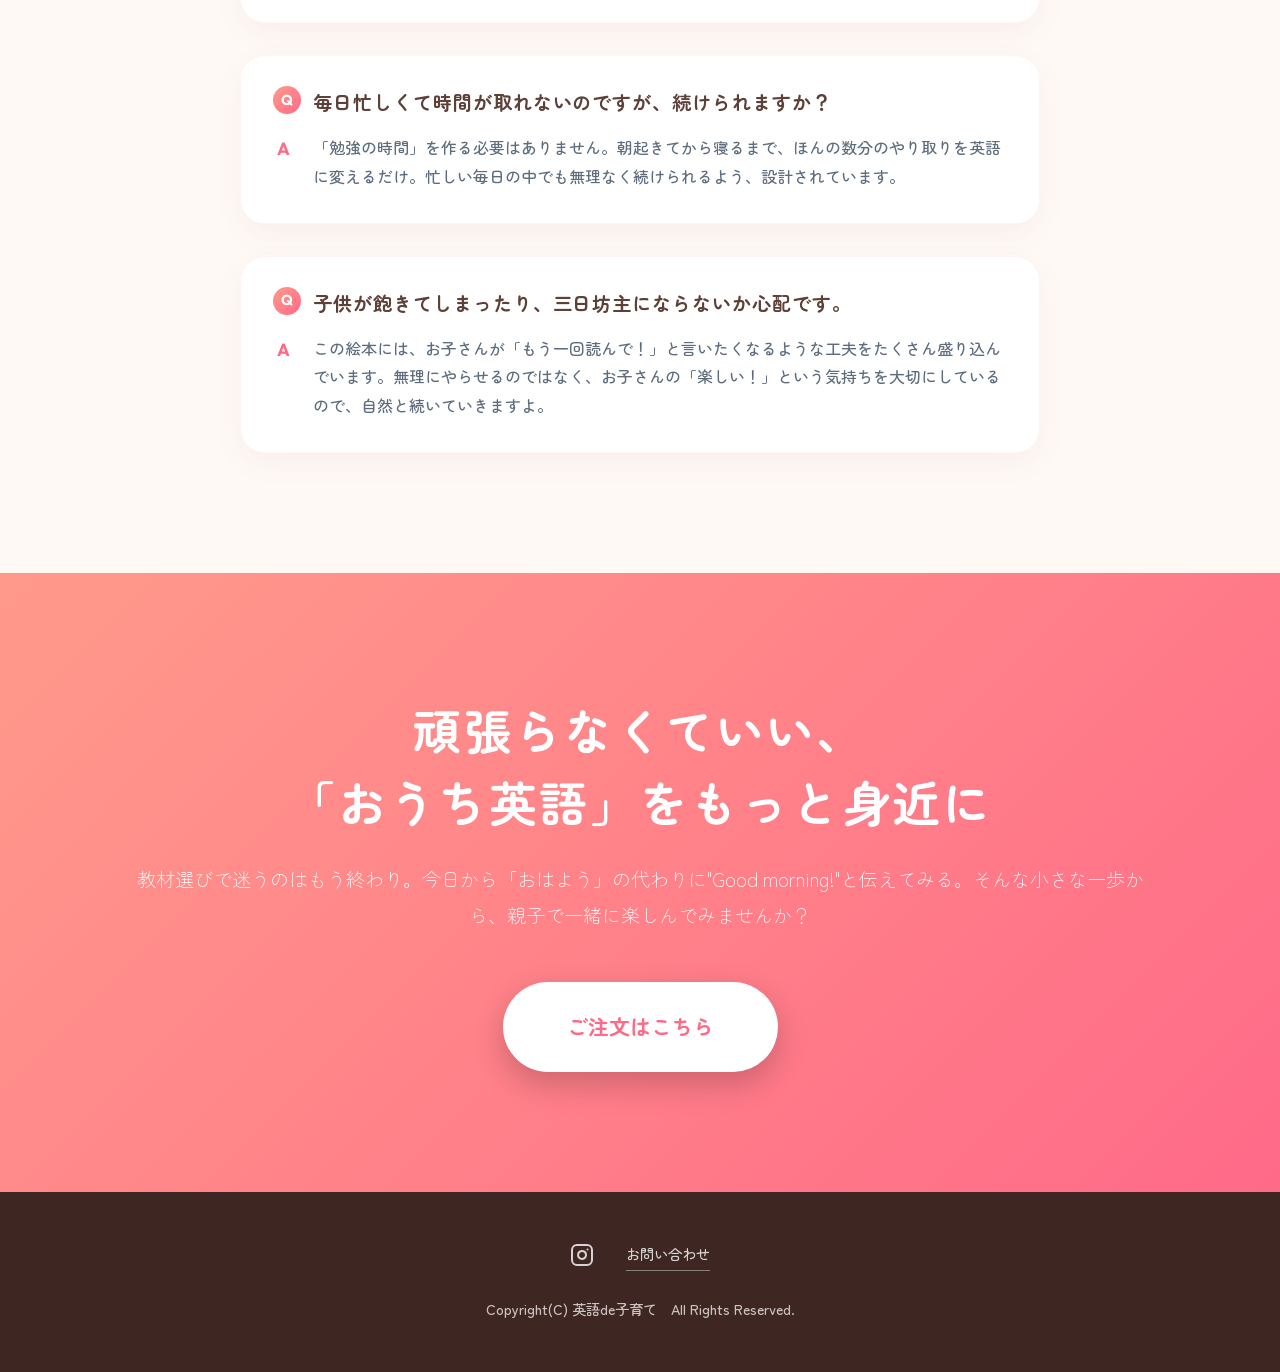
==== commit 272f80c7: "Add files via upload" ====
--- a/index.html
+++ b/index.html
@@ -35,10 +35,8 @@
         <div class="hero-overlay"></div>
         <div class="hero-content">
             <h1 class="hero-title fade-in">
-                <span style="display: inline-block; white-space: nowrap;">「何から？」を</span><span
-                    style="display: inline-block; white-space: nowrap;">「楽しい！」へ。</span><br class="pc-br">
-                <span style="display: inline-block; white-space: nowrap;">笑顔ではじめる、</span><span
-                    style="display: inline-block; white-space: nowrap;">おうち英語。</span>
+                <span style="display: inline-block; white-space: nowrap;">英語が苦手なママでも、大丈夫。</span><br class="pc-br">
+                <span style="display: inline-block; white-space: nowrap;">親子で笑顔になれる、おうち英語。</span>
             </h1>
             <p class="hero-subtitle fade-in-delay-1">
                 <span style="display: inline-block; white-space: nowrap;">完璧な発音も、</span><span
@@ -62,21 +60,21 @@
             </div>
             <div class="empathy-grid">
                 <div class="empathy-card">
+                    <div class="empathy-icon">😰</div>
+                    <h3 class="empathy-card-title">自分の英語力で教えられるか不安</h3>
+                    <p class="empathy-card-text">「自分の発音が悪いと、子どもに悪影響かも…」と不安になることもありますよね。でも、完璧な英語を教える必要はないんです。</p>
+                </div>
+                <div class="empathy-card">
                     <div class="empathy-icon">😓</div>
                     <h3 class="empathy-card-title">「何から始めればいいか分からない」と迷ってしまう</h3>
                     <p class="empathy-card-text">「何から始めればいいか分からない」というのは、多くのママが最初に感じる壁です。情報が溢れているからこそ、迷ってしまうのは自然なことですよね。
                     </p>
                 </div>
                 <div class="empathy-card">
-                    <div class="empathy-icon">😰</div>
+                    <div class="empathy-icon">⏰</div>
                     <h3 class="empathy-card-title">教材を買っても、なかなか続かない</h3>
                     <p class="empathy-card-text">せっかく購入した教材が、気がつくと積まれたままに…。毎日の忙しさの中で、新しい習慣を続けるのは本当に大変なこと。自分を責める必要はありません。
                     </p>
-                </div>
-                <div class="empathy-card">
-                    <div class="empathy-icon">⏰</div>
-                    <h3 class="empathy-card-title">自分の英語力で教えられるか不安</h3>
-                    <p class="empathy-card-text">「自分の発音が悪いと、子どもに悪影響かも…」と不安になることもありますよね。でも、完璧な英語を教える必要はないんです。</p>
                 </div>
             </div>
             <div class="empathy-message">
